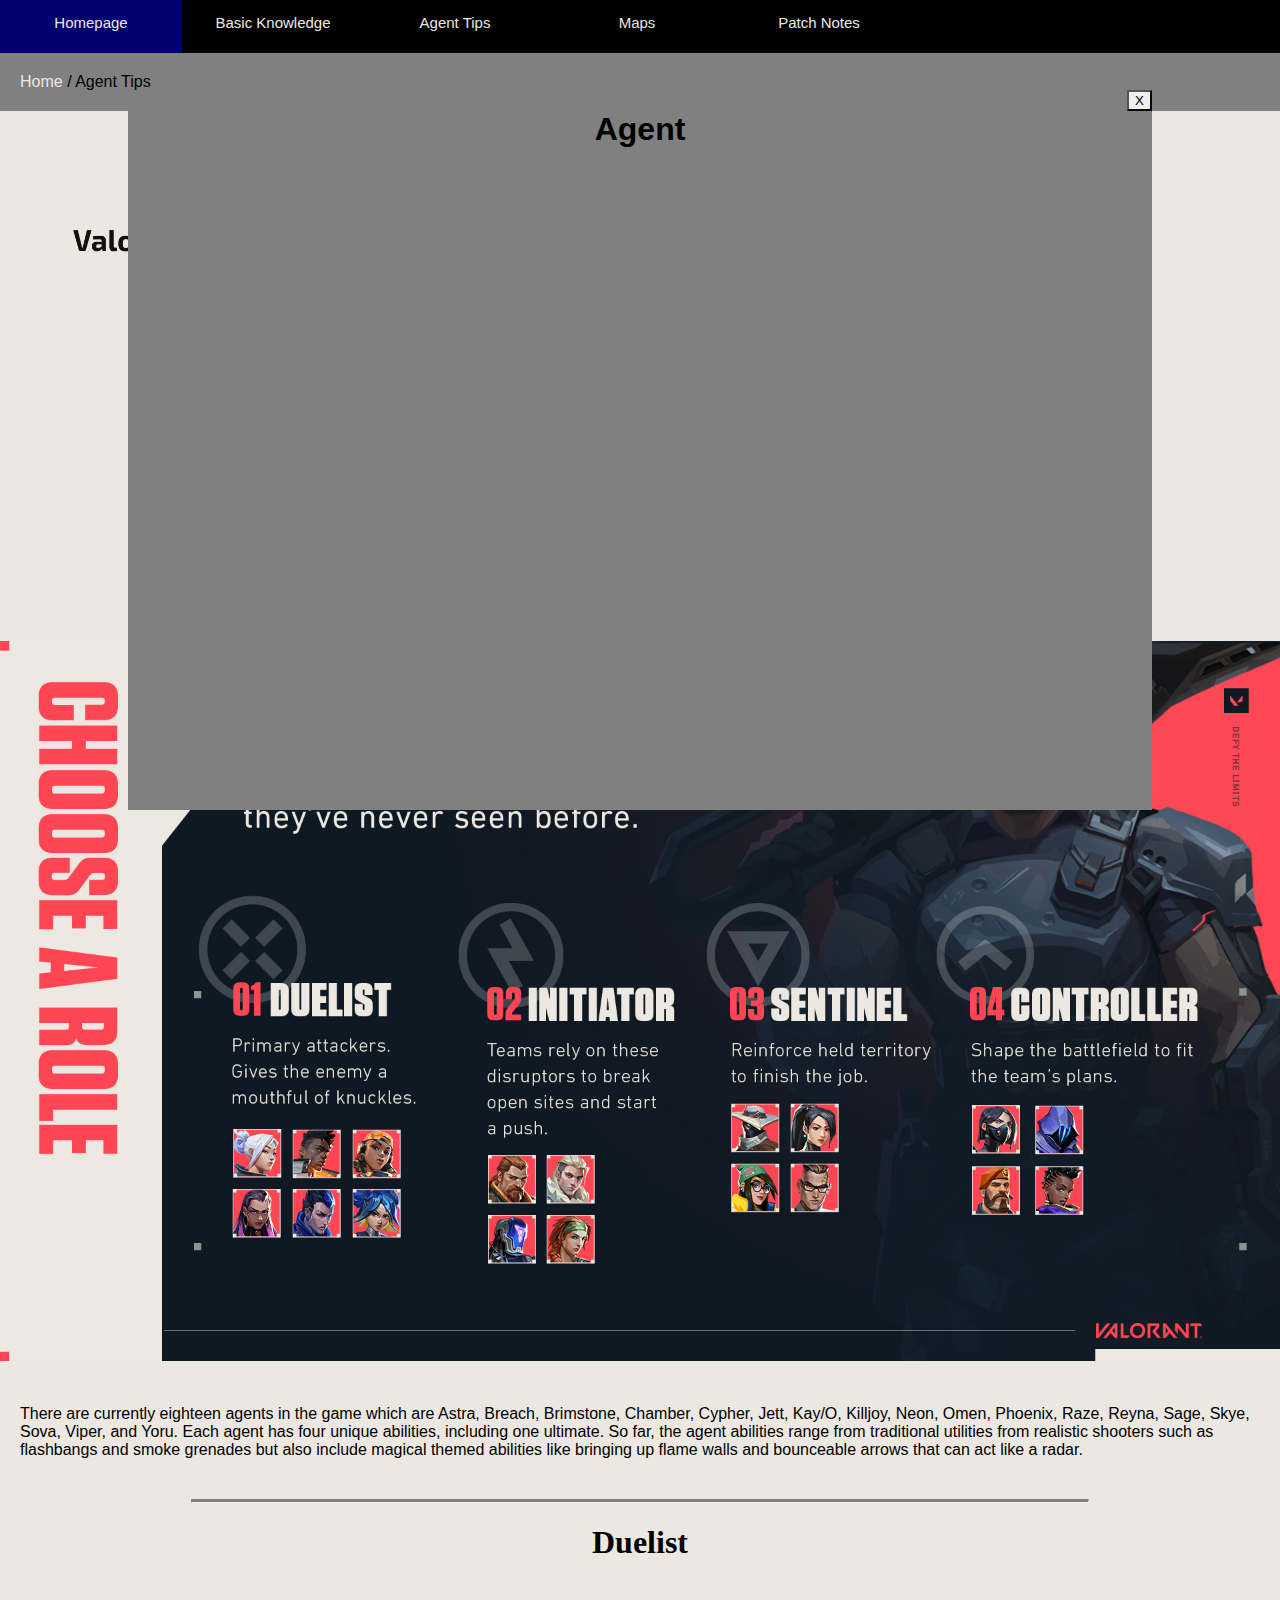
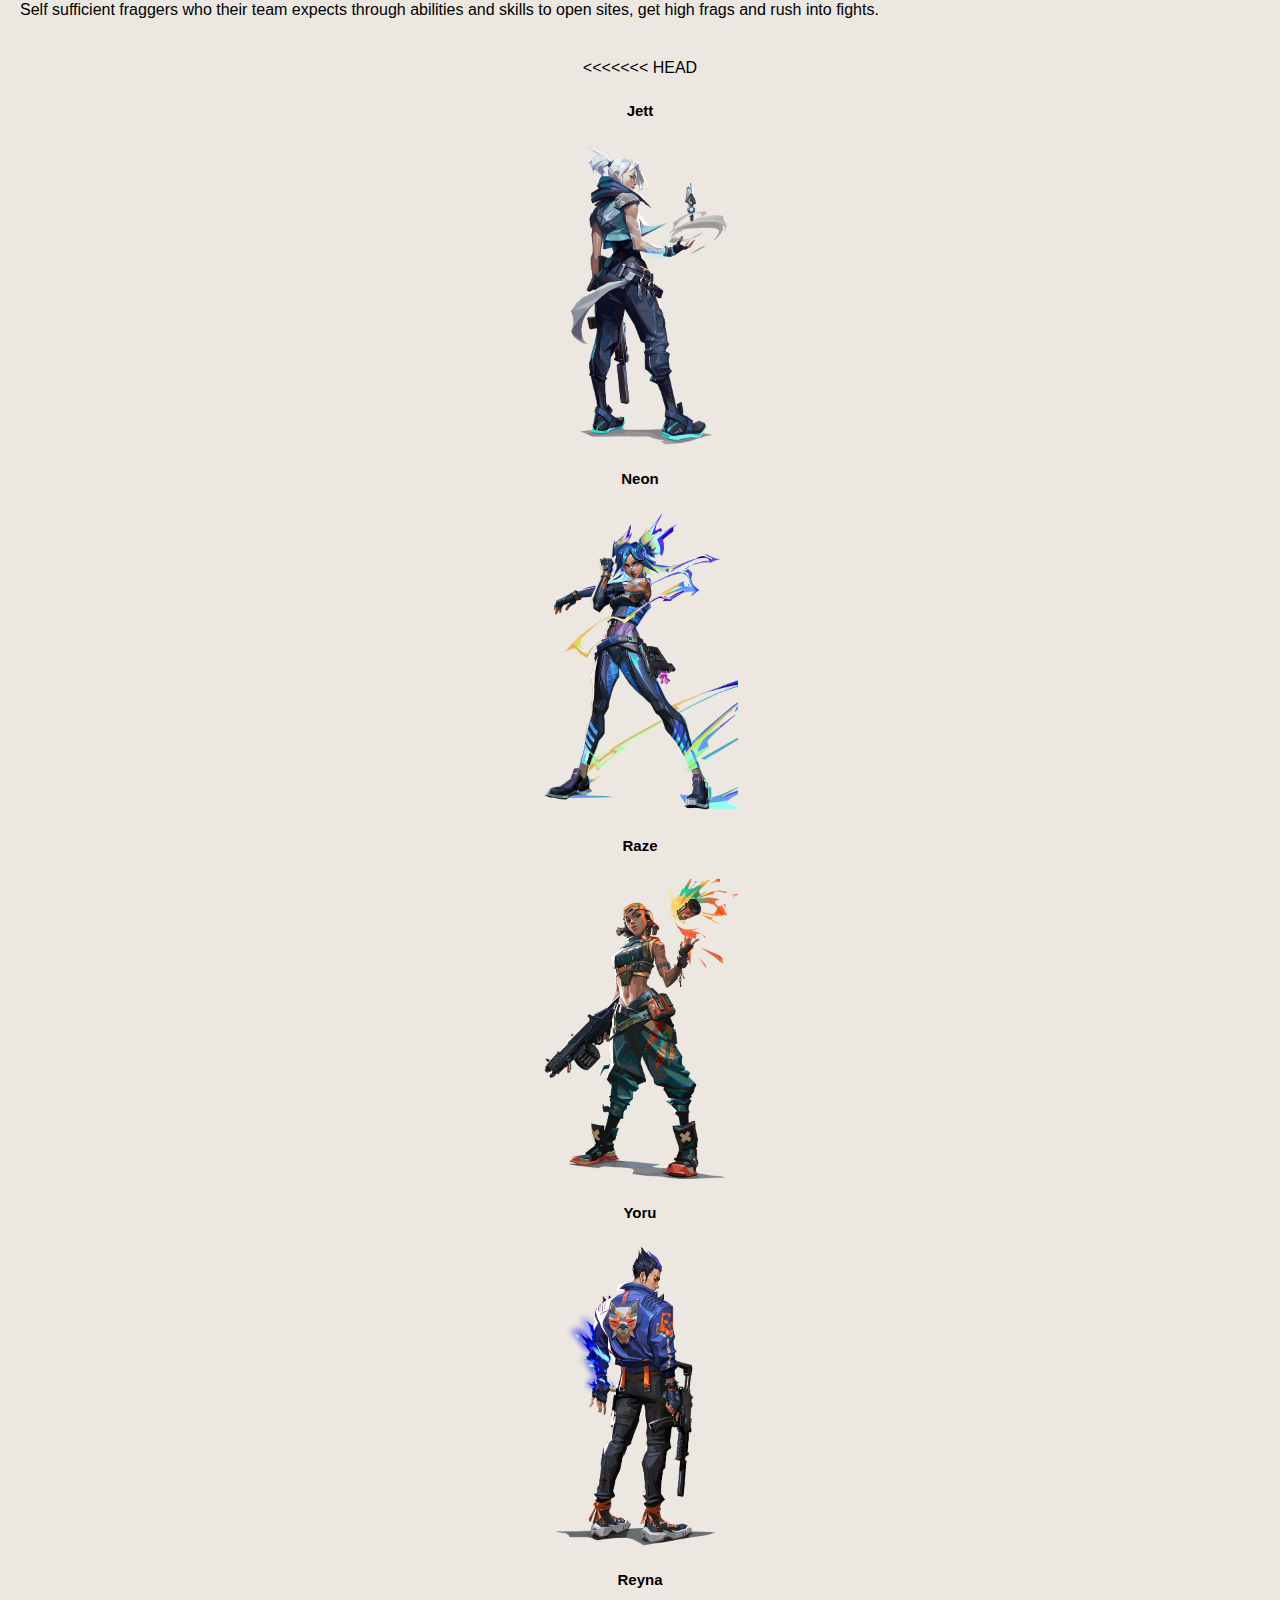
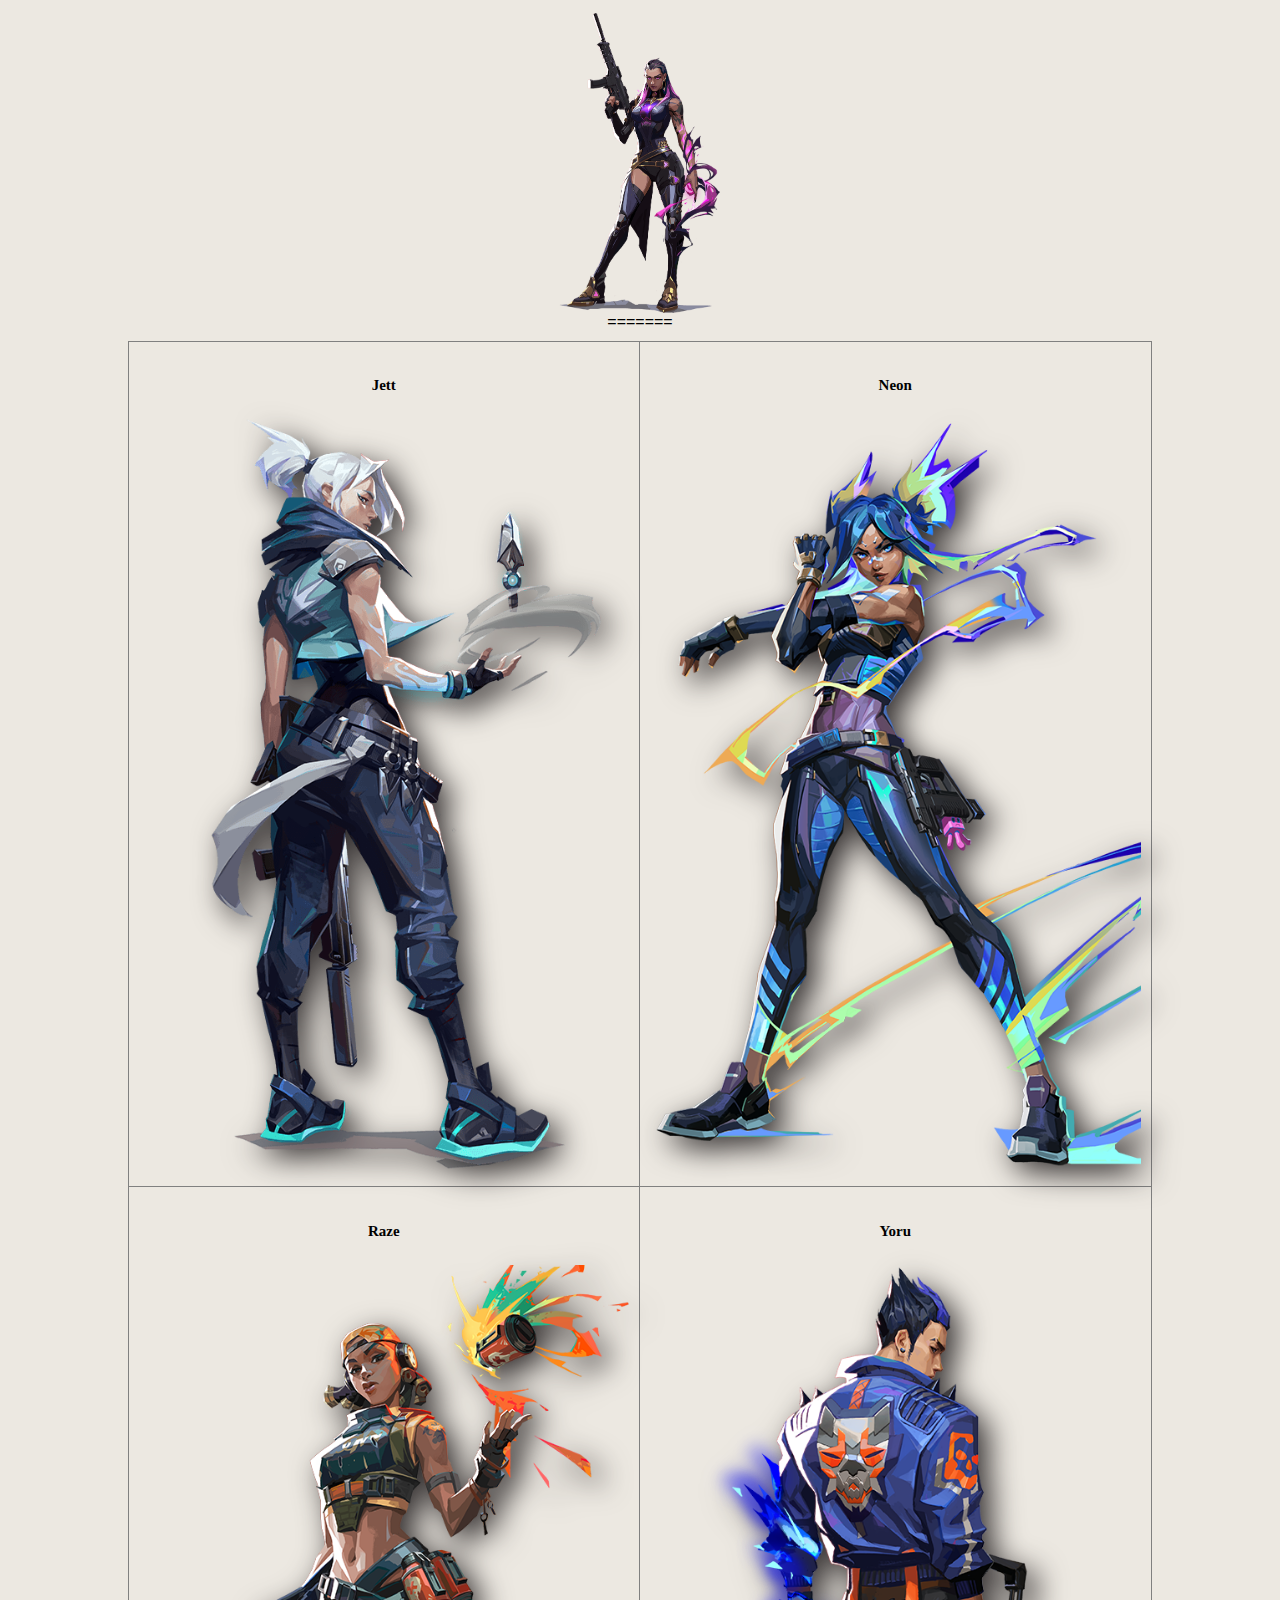
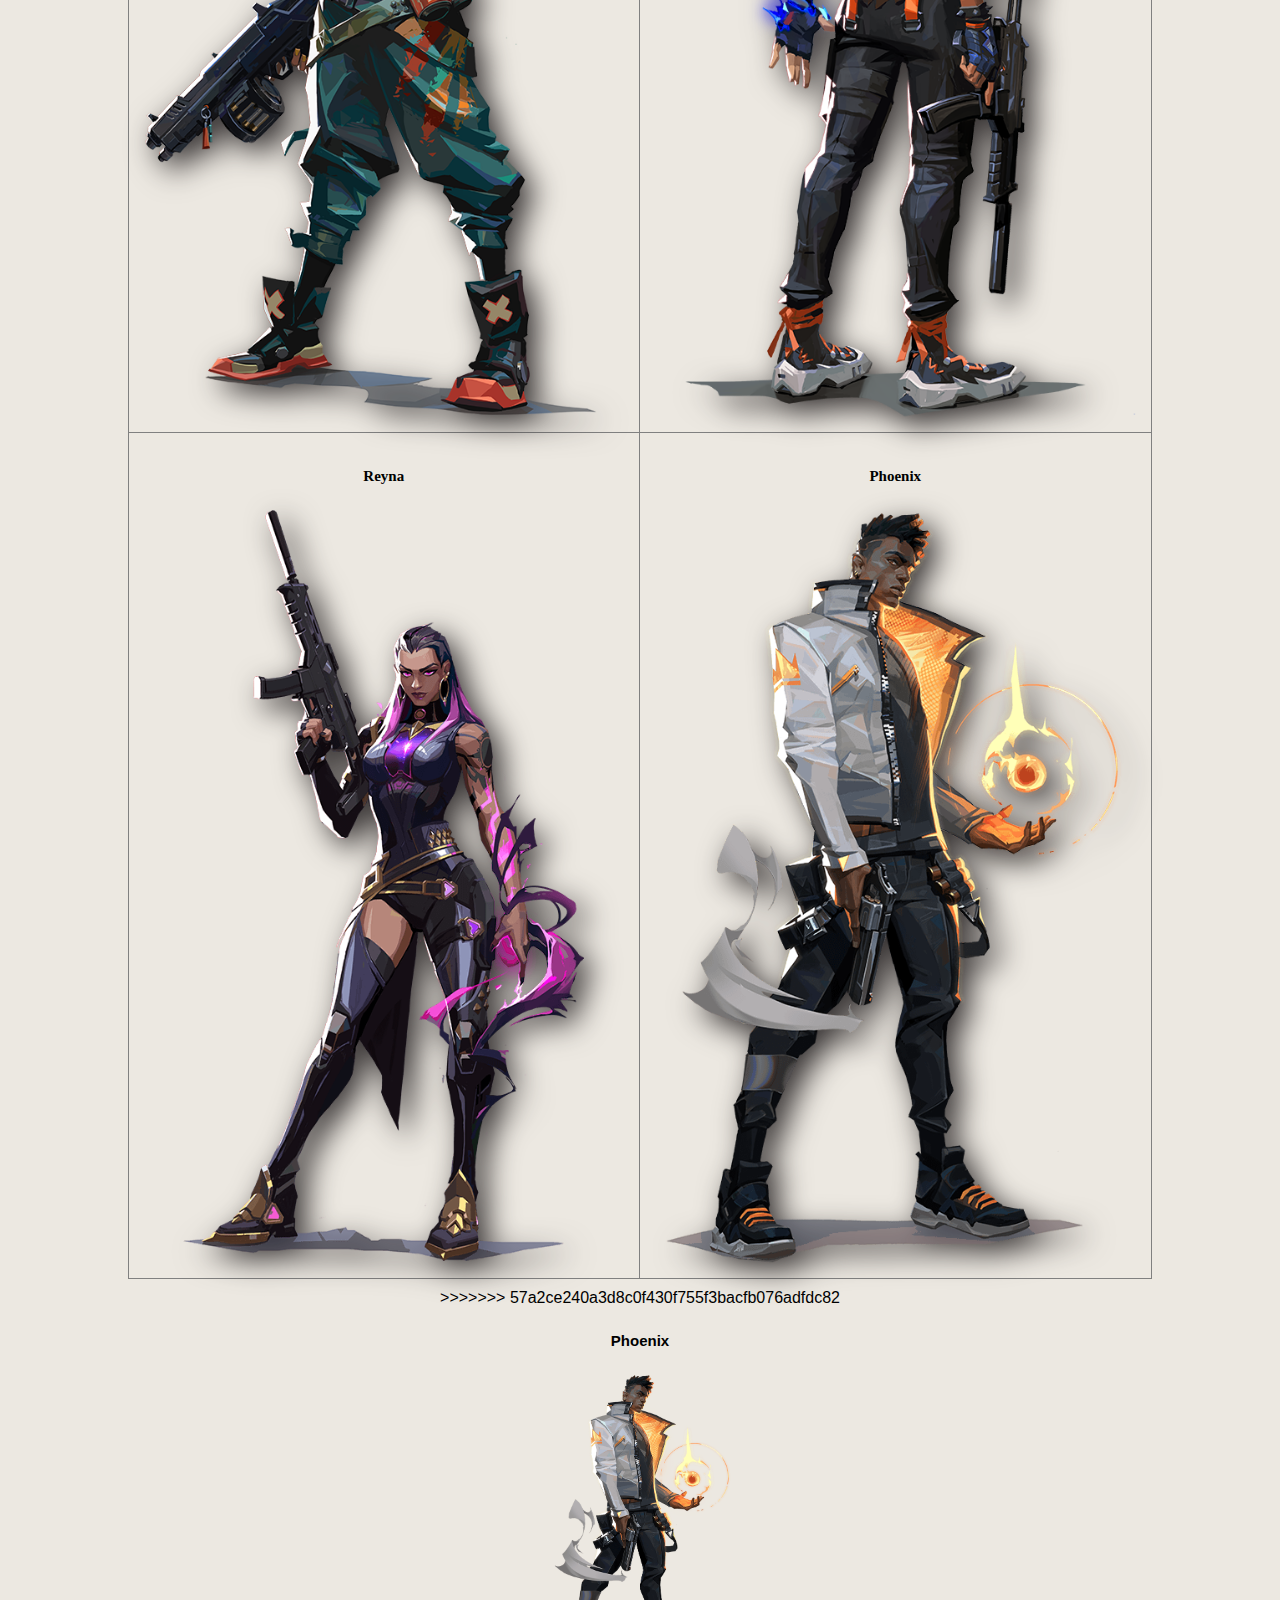
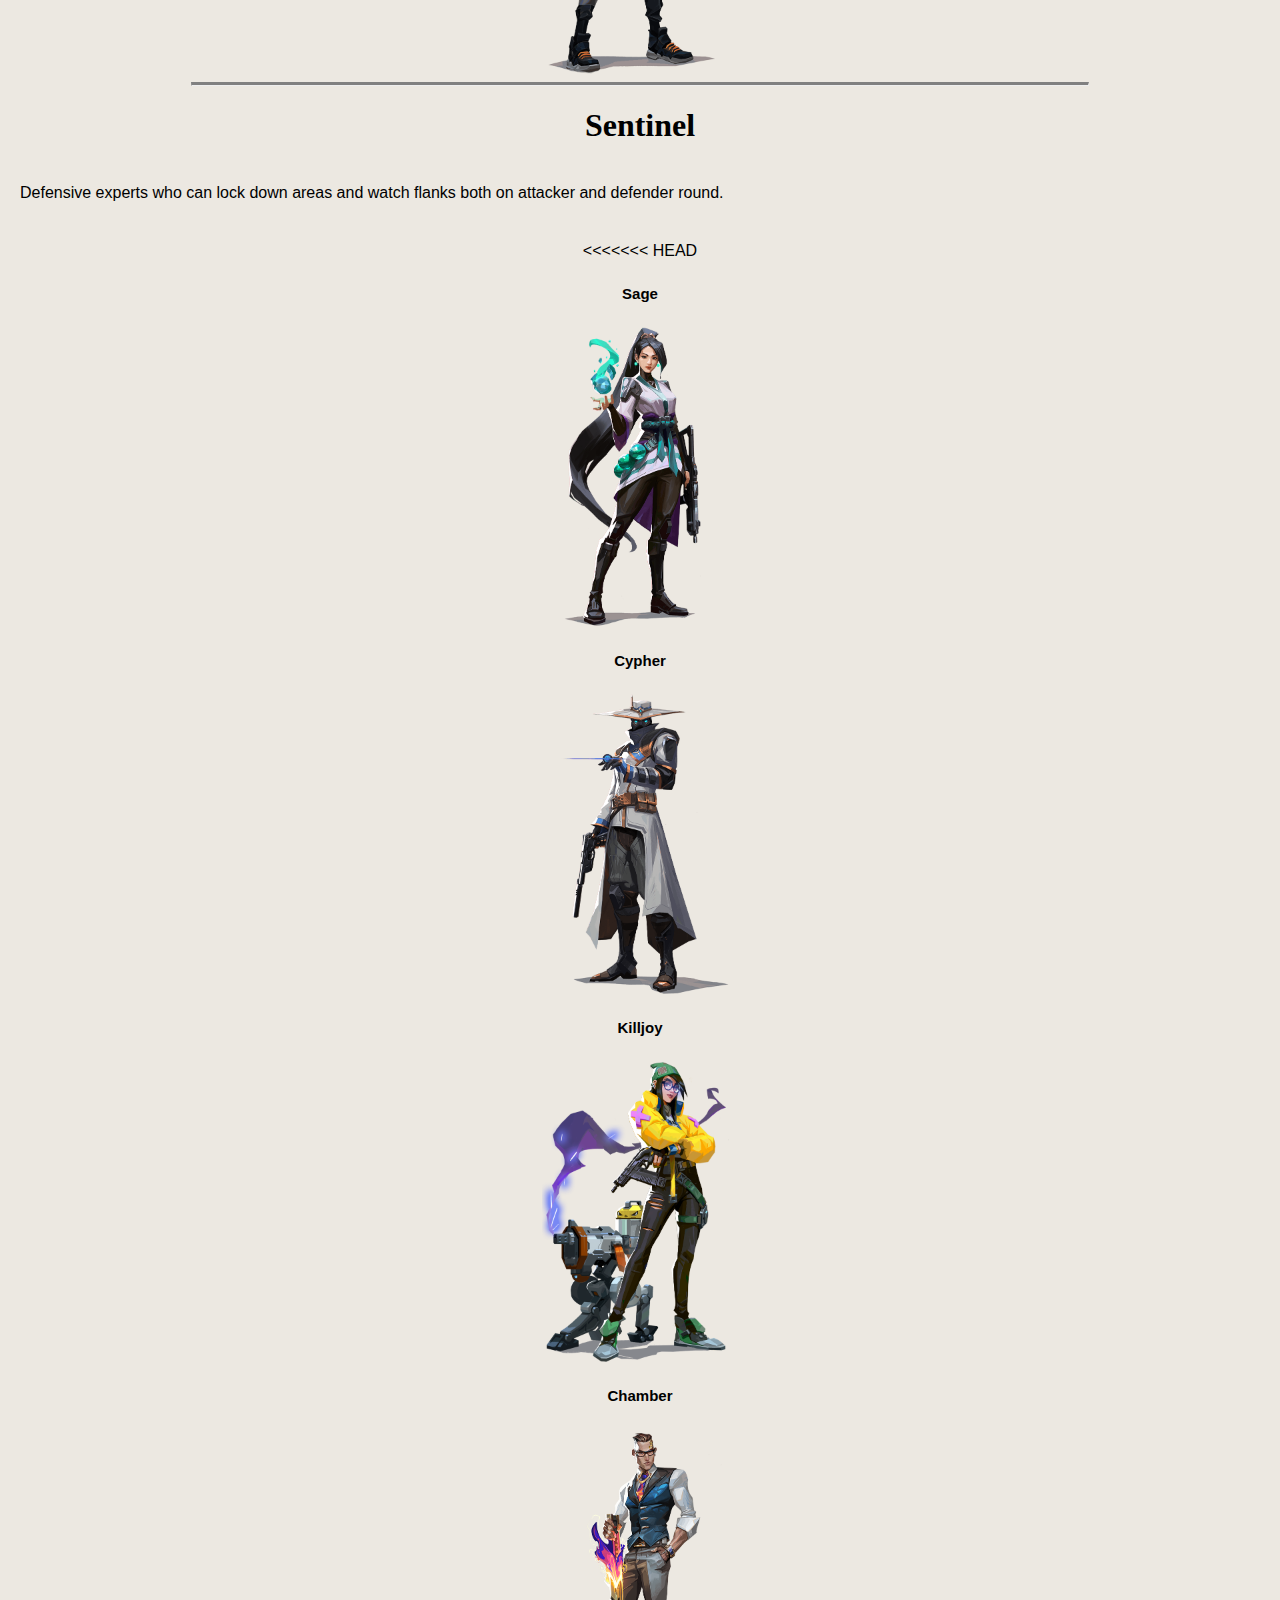
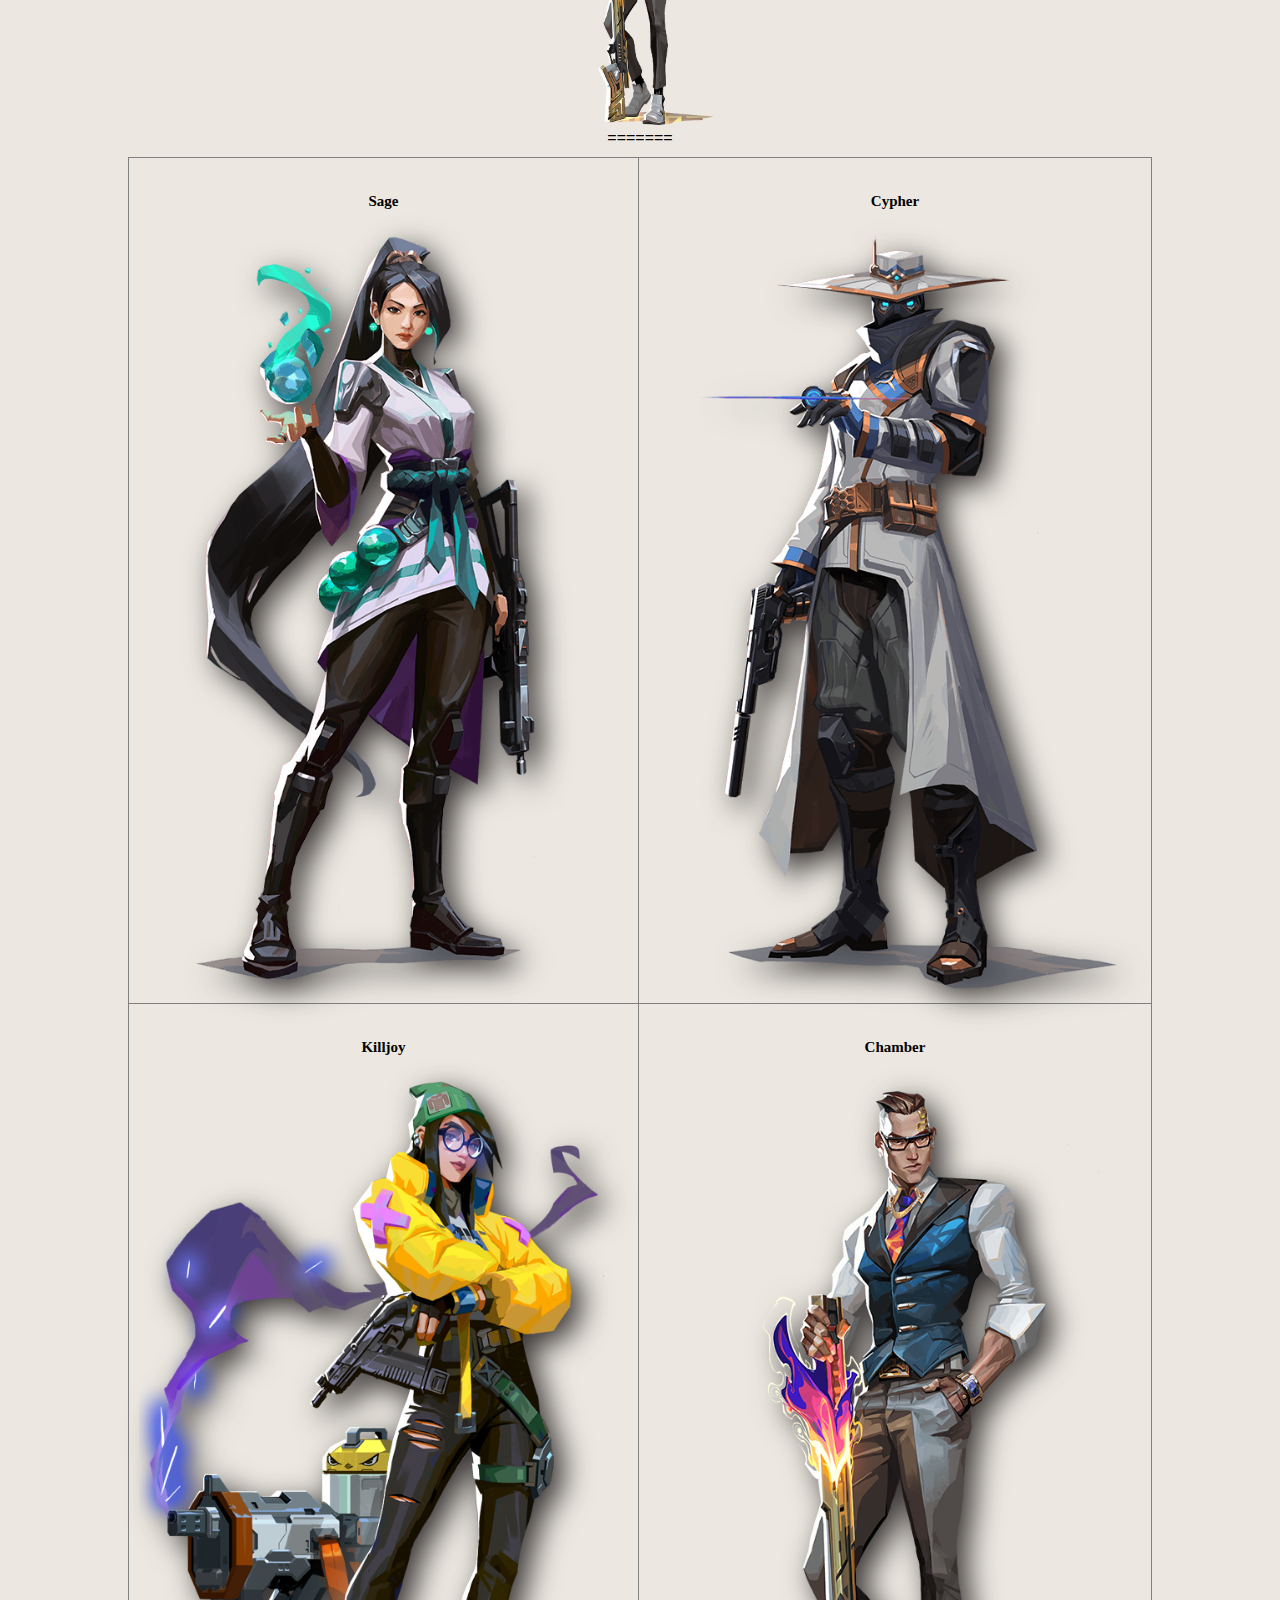
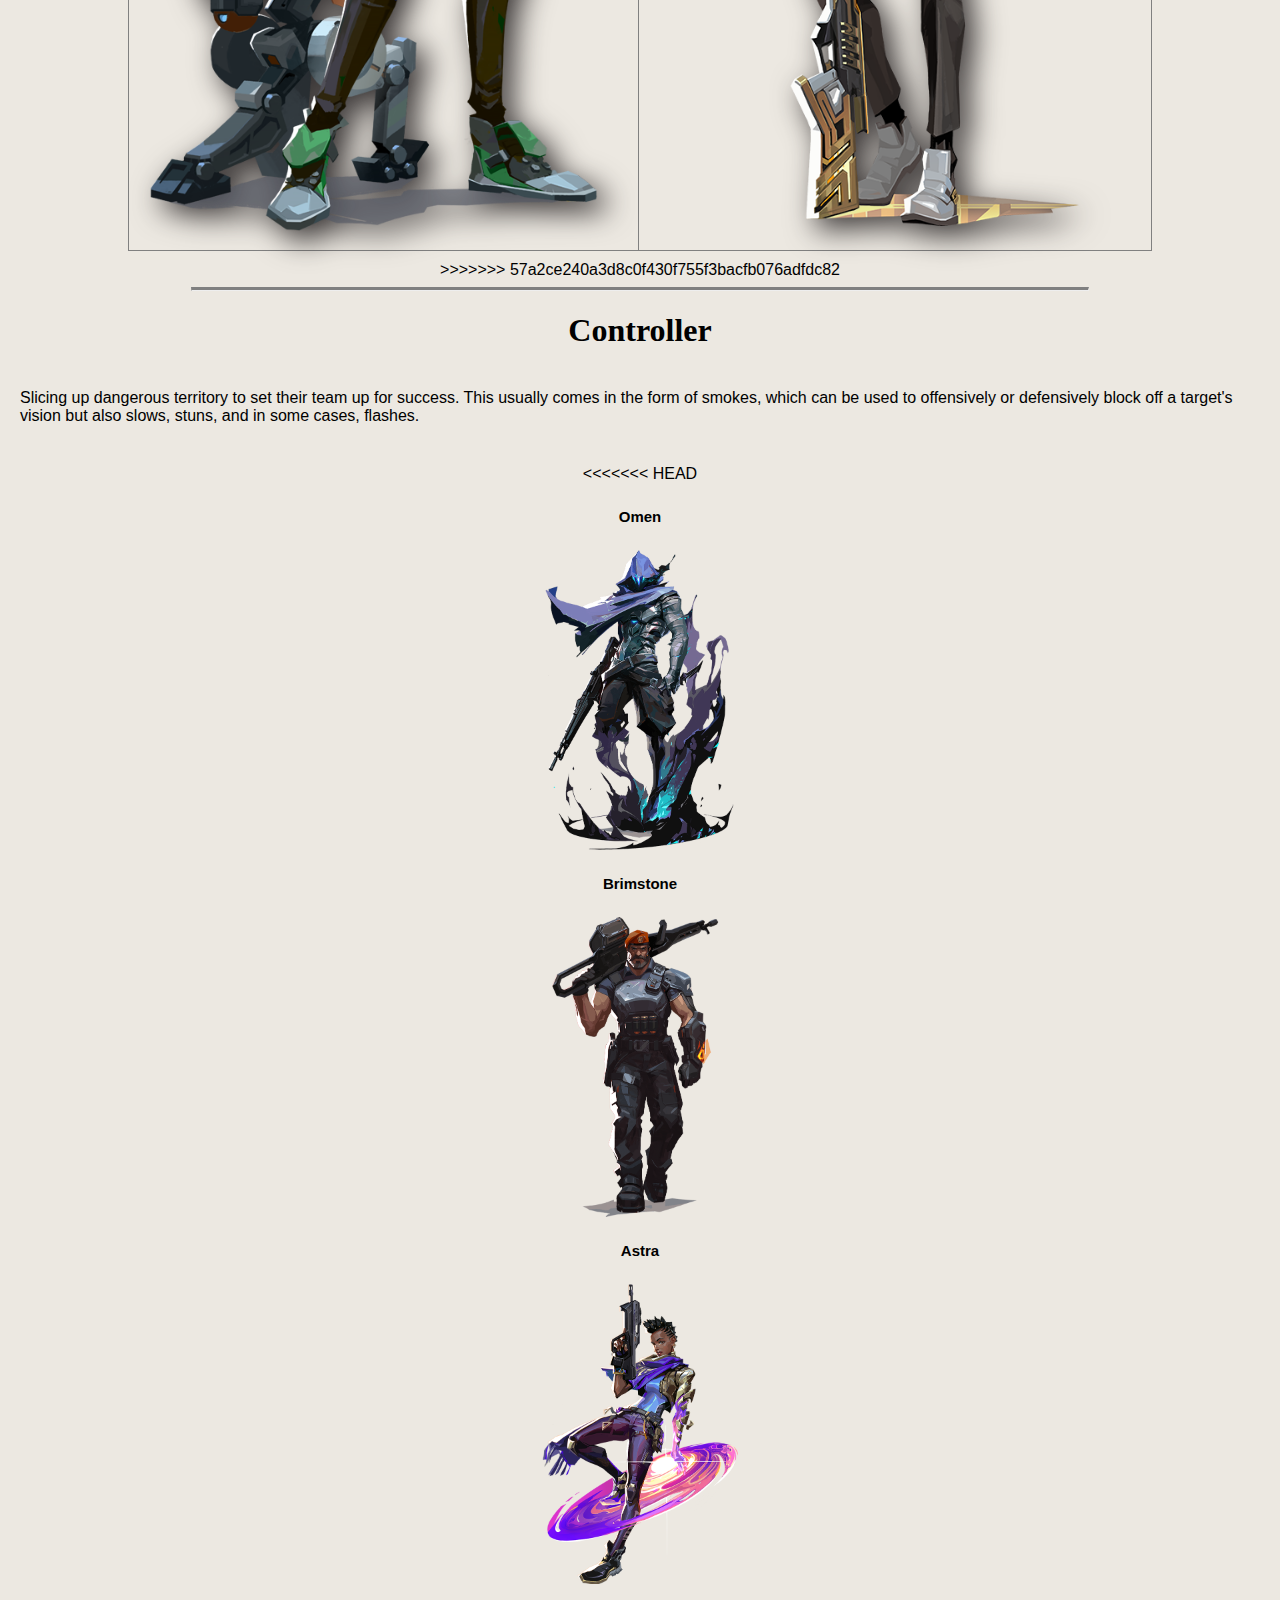
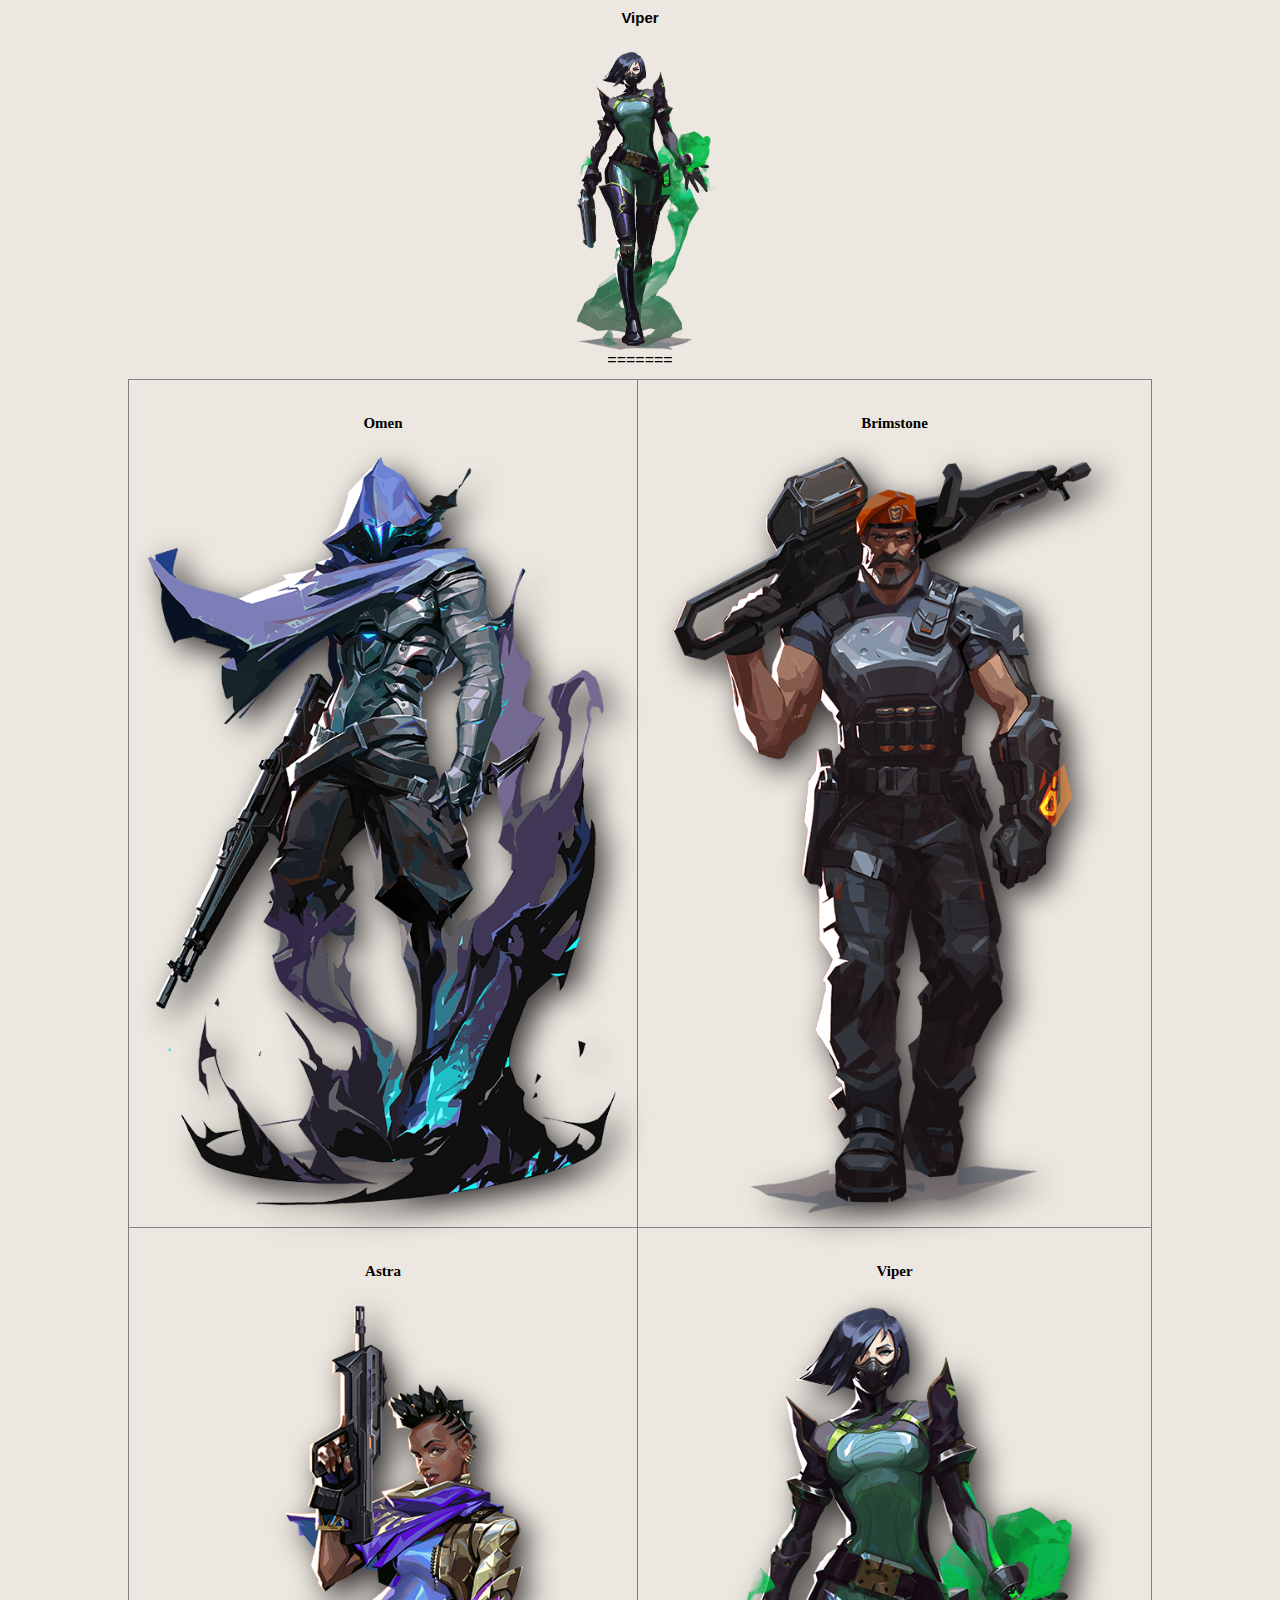
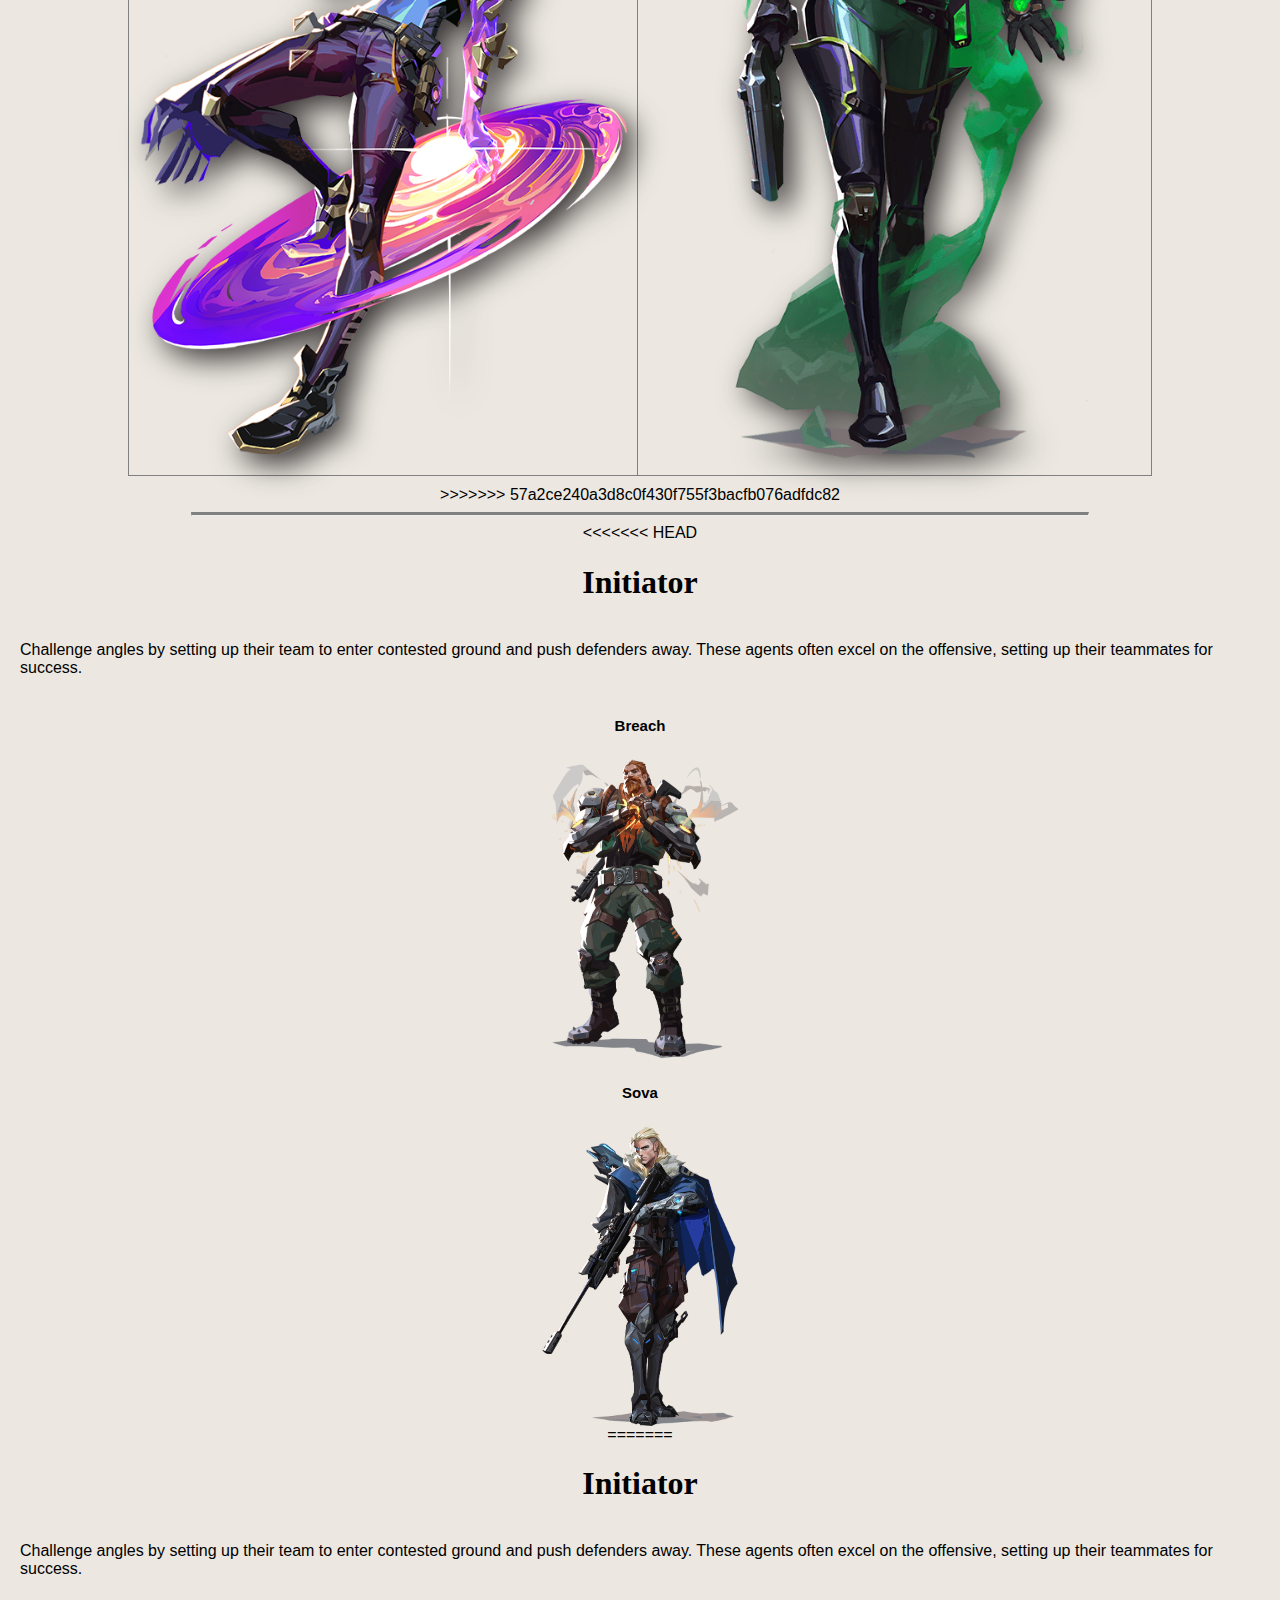
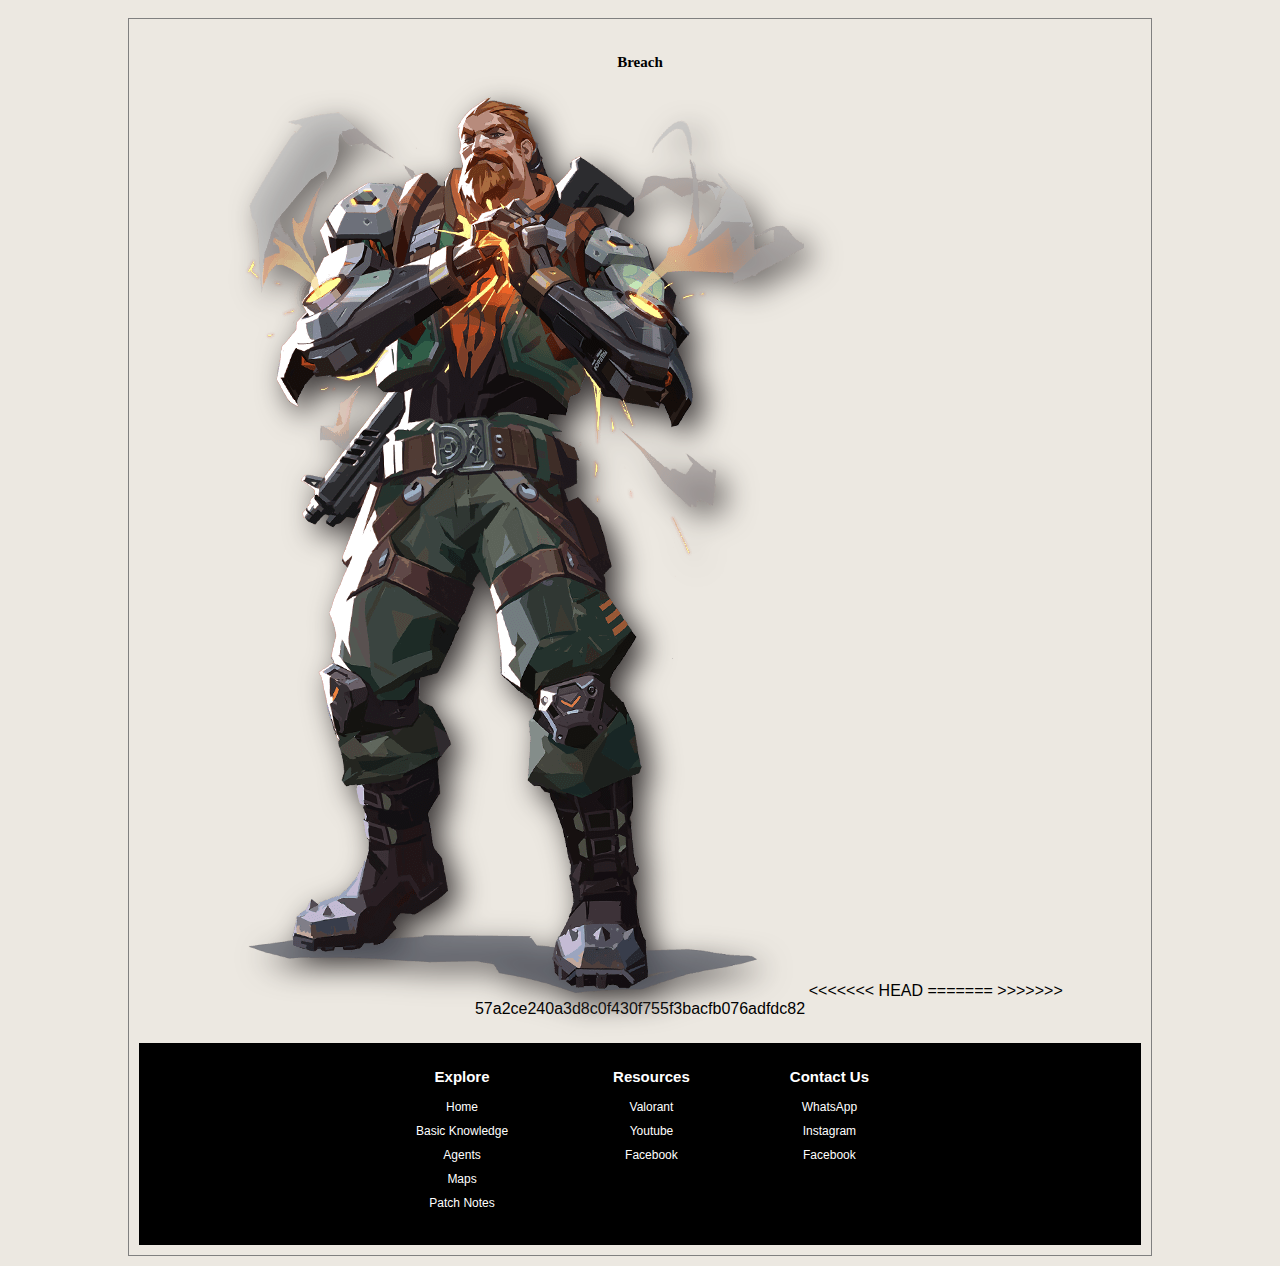
==== Agent_Tips.html @ f0a750d0 "Merge branches 'main' and 'main' of https://github.com/sebastyankur/ValorantBasic" ====
<!DOCTYPE html>

<html>
    <head>
        <title>Valorant Basic</title>
        <meta http-equiv="Content-Type" content="text/html"; charset= "UTF-8">
        <link rel="stylesheet" href="Styles.css">
        <script src="Events.js"></script>
    </head>
    <nav>
        <div class="navBase">
            <div class="nav"><a href="ValorantBasic.html">Homepage</a></div>
            <div class="nav">
                <a href="Basic_Information.html">Basic Knowledge</a>
                <div class="DropdownMenu">
                    <a href="Basic_Information.html#Weapons">Weapons</a>
                    <a href="Basic_Information.html#Economy">Economy</a>
                    <a href="Basic_Information.html#Match_Up">Match Up</a>
                    <a href="Basic_Information.html#Team_Composition">Team Composition</a>
                </div>
            </div>
    
            <div class="nav"><a href="Agent_Tips.html">Agent Tips</a></div>
            <div class="nav"><a href="Maps.html">Maps</a></div>
            <div class="nav"><a href="Patch_Notes.html">Patch Notes</a></div>
        </div>
        <div class="breadcrumbs">
            <p><a href="ValorantBasic.html">Home</a> / Agent Tips</p>
        </div>
    </nav>
    <header>
        <img class="logo other" src="Assets/ValorantBasic_logo.png" alt="valorant basic logo">
    </header>
    <body>
        <h1 class="titles" id="Agent_Tips">Agents</h1>
        <hr class="titles">
        <div class="AgentsBase">
            <div class="Agents items">
                <a href="#Duelist">
                    <img src="Assets/role/Duelist.png" alt="Duelist">
                    <h5>Duelist</h5>
                </a>
            </div>
            <div class="Agents items">
                <a href="#Sentinel">
                    <img src="Assets/role/Sentinel.png" alt="Sentinel">
                    <h5>Sentinel</h5>
                </a>
            </div>
            <div class="Agents items">
                <a href="#Controller">
                    <img src="Assets/role/Controller.png" alt="Controller">
                    <h5>Controller</h5>
                </a>
            </div>
            <div class="Agents items">
                <a href="#Initiator">
                    <img src="Assets/role/Initiator.png" alt="Initiator">
                    <h5>Initiator</h5>
                </a>
            </div>
        </div>
        <hr style="width: 70%; border-top: 3px solid;">
        <img src="Assets/basic/Roles.jpg" alt="objective role">
        <p>There are currently eighteen agents in the game which are Astra, Breach, Brimstone, Chamber, Cypher, Jett, Kay/O, Killjoy, Neon, Omen, Phoenix, Raze, Reyna, Sage, Skye, Sova, Viper, and Yoru. Each agent has four unique abilities, including one ultimate. So far, the agent abilities range from traditional utilities from realistic shooters such as flashbangs and smoke grenades but also include magical themed abilities like bringing up flame walls and bounceable arrows that can act like a radar.</p>
        
        <!-- Duelist Section -->
        <hr style="width: 70%; border-top: 3px solid;">
        <div>
            <h1 class="titles" id="Duelist">Duelist</h1>
            <p>Self sufficient fraggers who their team expects through abilities and skills to open sites, get high frags and rush into fights.</p>
<<<<<<< HEAD
            <div class="Agent" id="Duelist">
                <h5>Jett</h5>
                <img class="agent" src="Assets/role/Duelist/Jett.png" alt="Jett" onclick="contentChange(0)">
                <div class="arsenalContent">
                    <p>Representing her home country of South Korea, Jett’s agile and evasive fighting style lets her take risks no one else can. She runs circles around every skirmish, cutting enemies before they even know what hit them.</p>
                    <img class="icon" src="Assets/role/Duelist/Jett_Q.png" alt="Jett">
                    <H2>Q - UPDRAFT</H2>
                    <p>INSTANTLY propel Jett high into the air.</p>
                    <img class="icon" src="Assets/role/Duelist/Jett_E.png" alt="Jett">
                    <H2>E - TAILWIND</H2>
                    <p>INSTANTLY propel Jett in the direction she is moving. If Jett is standing still, she will propel forward.</p>
                    <img class="icon" src="Assets/role/Duelist/Jett_C.png" alt="Jett">
                    <H2>C - CLOUDBURST</H2>
                    <p>INSTANTLY throw a projectile that expands into a brief vision-blocking cloud on impact with a surface. HOLD the ability key to curve the smoke in the direction of your crosshair.</p>
                    <img class="icon" src="Assets/role/Duelist/Jett_X.png" alt="Jett">
                    <H2>X - BLADE STORM</H2>
                    <p>EQUIP a set of highly accurate knives that recharge on killing an opponent. FIRE to throw a single knife at your target. ALTERNATE FIRE to throw all remaining daggers at your target.</p>
                </div>
                            
                <h5>Neon</h5>
                <img class="agent" src="Assets/role/Duelist/Neon.png" alt="Neon" onclick="contentChange(1)">
                <div class="arsenalContent">                        
                    <p>Filipino Agent, Neon, surges forward at shocking speeds, discharging bursts of bioelectric radiance as fast as her body generates it. She races ahead to catch enemies off guard, then strikes them down quicker than lightning.</p>
                    <img class="icon" src="Assets/role/Duelist/Neon_Q-Relay_Bolt.png" alt="Neon">
                    <H2>Q - RELAY BOLT</H2>
                    <p>INSTANTLY throw an energy bolt that bounces once. Upon hitting each surface, the bolt electrifies the ground below with a concussive blast.</p>
                    <img class="icon" src="Assets/role/Duelist/Neon_E-High_Gear.png" alt="Neon">
                    <H2>E - HIGH GEAR</H2>
                    <p>INSTANTLY channel Neon’s power for increased speed. When charged, ALT FIRE to trigger an electric slide. Slide charge resets every two kills.</p>
                    <img class="icon" src="Assets/role/Duelist/Neon_C-Fast_Lane.png" alt="Neon">
                    <h2>C - FAST LANE</h2>
                    <p>FIRE two energy lines forward on the ground that extend a short distance or until they hit a surface. The lines rise into walls of static electricity that block vision and damage enemies passing through them.</p>
                    <img class="icon" src="Assets/role/Duelist/Neon_X-Overdrive.png" alt="Neon">
                    <h2>X - OVERDRIVE</h2>
                    <p>Unleash Neon’s full power and speed for a short duration. FIRE to channel the power into a deadly lightning beam with high movement accuracy. The duration resets on each kill.</p>
                </div>
                            
                <h5>Raze</h5>
                <img class="agent" src="Assets/role/Duelist/Raze.png" alt="Raze" onclick="contentChange(2)">
                <div class="arsenalContent">
                    <p>Raze explodes out of Brazil with her big personality and big guns. With her blunt-force-trauma playstyle, she excels at flushing entrenched enemies and clearing tight spaces with a generous dose of “boom.”</p>
                    <img class="icon" src="Assets/role/Duelist/Raze_Q.png" alt="Raze">
                    <H2>Q - BLAST PACK</H2>
                    <p>INSTANTLY throw a Blast Pack that will stick to surfaces. RE-USE the ability after deployment to detonate, damaging and moving anything hit. Raze isn't damaged by this ability, but will still take fall damage if launched up far enough.</p>
                    <img class="icon" src="Assets/role/Duelist/Raze_E.png" alt="Raze">
                    <H2>E - PAINT SHELLS</H2>
                    <p>EQUIP a cluster grenade. FIRE to throw the grenade, which does damage and creates sub-munitions, each doing damage to anyone in their range.</p>
                    <img class="icon" src="Assets/role/Duelist/Raze_C.png" alt="Raze">
                    <H2>C - BOOM BOT</H2>
                    <p>EQUIP a Boom Bot. FIRE will deploy the bot, causing it to travel in a straight line on the ground, bouncing off walls. The Boom Bot will lock on to any enemies in its frontal cone and chase them, exploding for heavy damage if it reaches them.</p>
                    <img class="icon" src="Assets/role/Duelist/Raze_X.png" alt="Raze">
                    <H2>X - SHOWSTOPPER</H2>
                    <p>EQUIP a rocket launcher. FIRE shoots a rocket that does massive area damage on contact with anything.</p>
                </div>
                
                <h5>Yoru</h5>
                <img class="agent" src="Assets/role/Duelist/Yoru.png" alt="Yoru" onclick="contentChange(3)">
                <div class="arsenalContent">
                    <p>Japanese native, Yoru, rips holes straight through reality to infiltrate enemy lines unseen. Using deception and aggression in equal measure, he gets the drop on each target before they know where to look.</p>
                    <img class="icon" src="Assets/role/Duelist/Yoru_Q.png" alt="Yoru">
                    <H2>Q - BLINDSIDE</H2>
                    <p>EQUIP to rip an unstable dimensional fragment from reality. FIRE to throw the fragment, activating a flash that winds up once it collides with a hard surface in world.</p>
                    <img class="icon" src="Assets/role/Duelist/Yoru_E.png" alt="Yoru">
                    <H2>E - GATECRASH</H2>
                    <p>EQUIP a rift tether FIRE to send the tether forward ALT FIRE to place a stationary tether ACTIVATE to teleport to the tether's location USE to trigger a fake teleport.</p>
                    <img class="icon" src="Assets/role/Duelist/Yoru_C.png" alt="Yoru">
                    <H2>C - FAKEOUT</H2>
                    <p>EQUIP an echo that transforms into a mirror image of Yoru when activated FIRE to instantly activate the mirror image and send it forward ALT FIRE to place an inactive echo USE to transform an inactive echo into a mirror image and send it forward. Mirror images explode in a blinding flash when destroyed by enemies.</p>
                    <img class="icon" src="Assets/role/Duelist/Yoru_X.png" alt="Yoru">
                    <H2>X - DIMENSIONAL DRIFT</H2>
                    <p>EQUIP a mask that can see between dimensions. FIRE to drift into Yoru's dimension, unable to be affected or seen by enemies from the outside.</p>
                </div>
                
                <h5>Reyna</h5>
                <img class="agent" src="Assets/role/Duelist/Reyna.png" alt="Reyna" onclick="contentChange(4)">
                <div class="arsenalContent">
                    <p>Forged in the heart of Mexico, Reyna dominates single combat, popping off with each kill she scores. Her capability is only limited by her raw skill, making her highly dependent on performance.</p>
                    <img class="icon" src="Assets/role/Duelist/Reyna_Q.png" alt="Reyna">
                    <H2>Q - DEVOUR</H2>
                    <p>Enemies killed by Reyna leave behind Soul Orbs that last 3 seconds. INSTANTLY consume a nearby soul orb, rapidly healing for a short duration. Health gained through this skill exceeding 100 will decay over time. If EMPRESS is active, this skill will automatically cast and not consume the orb.</p>
                    <img class="icon" src="Assets/role/Duelist/Reyna_E.png" alt="Reyna">
                    <H2>E - DISMISS</H2>
                    <p>INSTANTLY consume a nearby soul orb, becoming intangible for a short duration. If EMPRESS is active, also become invisible.</p>
                    <img class="icon" src="Assets/role/Duelist/Reyna_C.png" alt="Reyna">
                    <H2>C - LEER</H2>
                    <p>EQUIP an ethereal destructible eye. ACTIVATE to cast the eye a short distance forward. The eye will Nearsight all enemies who look at it.</p>
                    <img class="icon" src="Assets/role/Duelist/Reyna_X.png" alt="Reyna">
                    <H2>X - EMPRESS</H2>
                    <p>INSTANTLY enter a frenzy, increasing firing speed, equip and reload speed dramatically. Scoring a kill renews the duration.</p>
                </div>
=======
            <div class="Agent">
                <table>
                    <tr class="Arsenal">
                        <td onclick="contentChange(0)">
                            <h5>Jett</h5>
                            <img class="arsenalItem" src="Assets/role/Duelist/Jett.png" alt="Jett">
                            <div class="arsenalContent">
                                <p>Representing her home country of South Korea, Jett’s agile and evasive fighting style lets her take risks no one else can. She runs circles around every skirmish, cutting enemies before they even know what hit them.</p>
                            </div>
                        </td>
                        <td onclick="contentChange(1)">
                            <h5>Neon</h5>
                            <img class="arsenalItem" src="Assets/role/Duelist/Neon.png" alt="Neon">
                            <div class="arsenalContent">
                                <p>Filipino Agent, Neon, surges forward at shocking speeds, discharging bursts of bioelectric radiance as fast as her body generates it. She races ahead to catch enemies off guard, then strikes them down quicker than lightning.</p>
                            </div>
                        </td>
                      </tr>
                    <tr class="Arsenal">
                        <td onclick="contentChange(2)">
                            <h5>Raze</h5>
                            <img class="arsenalItem" src="Assets/role/Duelist/Raze.png" alt="Raze">
                            <div class="arsenalContent">
                                <p>Raze explodes out of Brazil with her big personality and big guns. With her blunt-force-trauma playstyle, she excels at flushing entrenched enemies and clearing tight spaces with a generous dose of “boom.”</p>
                            </div>
                        </td>
                        <td onclick="contentChange(3)">
                            <h5>Yoru</h5>
                            <img class="arsenalItem" src="Assets/role/Duelist/Yoru.png" alt="Yoru">
                            <div class="arsenalContent">
                                <p>Japanese native, Yoru, rips holes straight through reality to infiltrate enemy lines unseen. Using deception and aggression in equal measure, he gets the drop on each target before they know where to look.</p>
                            </div>
                        </td>
                    </tr>
                    <tr class="Arsenal">
                        <td onclick="contentChange(4)">
                            <h5>Reyna</h5>
                            <img class="arsenalItem" src="Assets/role/Duelist/Reyna.png" alt="Reyna">
                            <div class="arsenalContent">
                                <p>Forged in the heart of Mexico, Reyna dominates single combat, popping off with each kill she scores. Her capability is only limited by her raw skill, making her highly dependent on performance.</p>
                            </div>
                        </td>
                        <td onclick="contentChange(5)">
                            <h5>Phoenix</h5>
                            <img class="arsenalItem" src="Assets/role/Duelist/Phoenix.png" alt="Phoenix">
                            <div class="arsenalContent">
                                <p>Hailing from the U.K., Phoenix's star power shines through in his fighting style, igniting the battlefield with flash and flare. Whether he's got backup or not, he'll rush into a fight on his own terms.</p>
                            </div>
                        </td>
                    </tr>
                </table>
>>>>>>> 57a2ce240a3d8c0f430f755f3bacfb076adfdc82

                <h5>Phoenix</h5>
                <img class="agent" src="Assets/role/Duelist/Phoenix.png" alt="Phoenix" onclick="contentChange(5)">
                <div class="arsenalContent">
                    <p>Hailing from the U.K., Phoenix's star power shines through in his fighting style, igniting the battlefield with flash and flare. Whether he's got backup or not, he'll rush into a fight on his own terms.</p>
                    <img class="icon" src="Assets/role/Duelist/Pheonix_Q.png" alt="Phoenix">
                    <H2>Q - CURVEBALL</H2>
                    <p>EQUIP a flare orb that takes a curving path and detonates shortly after throwing. FIRE to curve the flare orb to the left, detonating and blinding any player who sees the orb. ALTERNATE FIRE to curve the flare orb to the right.</p>
                    <img class="icon" src="Assets/role/Duelist/Pheonix_E.png" alt="Phoenix">
                    <H2>E - HOT HANDS</H2>
                    <p>EQUIP a fireball. FIRE to throw a fireball that explodes after a set amount of time or upon hitting the ground, creating a lingering fire zone that damages enemies.</p>
                    <img class="icon" src="Assets/role/Duelist/Pheonix_C.png" alt="Phoenix">
                    <H2>C - BLAZE</H2>
                    <p>EQUIP a flame wall. FIRE to create a line of flame that moves forward, creating a wall of fire that blocks vision and damages players passing through it. HOLD FIRE to bend the wall in the direction of your crosshair.</p>
                    <img class="icon" src="Assets/role/Duelist/Pheonix_X.png" alt="Phoenix">
                    <H2>X - RUN IT BACK</H2>
                    <p>INSTANTLY place a marker at Phoenix’s location. While this ability is active, dying or allowing the timer to expire will end this ability and bring Phoenix back to this location with full health.<p>
                </div>
            </div>
        </div>

        <!-- Sentinel Section -->
        <hr style="width: 70%; border-top: 3px solid;">
        <div>
            <h1 class="titles" id="Sentinel">Sentinel</h1>
            <p>Defensive experts who can lock down areas and watch flanks both on attacker and defender round.</p>
<<<<<<< HEAD
            <div class="Agent" id="Sentinel">
                <h5>Sage</h5>
                <img class="agent" src="Assets/role/Sentinel/Sage.png" alt="Sage"onclick="contentChange(6)">
                <div class="arsenalContent">
                    <p>The stronghold of China, Sage creates safety for herself and her team wherever she goes. Able to revive fallen friends and stave off aggressive pushes, she provides a calm center to a hellish fight.</p>
                    <img class="icon" src="Assets/role/Sentinel/Sage_Q.png" alt="Sage">
                    <H2>Q - SLOW ORB</H2>
                    <p>EQUIP a slowing orb. FIRE to throw a slowing orb forward that detonates upon landing, creating a lingering field that slows players caught inside of it.</p>
                    <img class="icon" src="Assets/role/Sentinel/Sage_E.png" alt="Sage">
                    <H2>E - HEALING ORB</H2>
                    <p>EQUIP a healing orb. FIRE with your crosshairs over a damaged ally to activate a heal-over-time on them. ALT FIRE while Sage is damaged to activate a self heal-over-time.</p>
                    <img class="icon" src="Assets/role/Sentinel/Sage_C.png" alt="Sage">
                    <H2>C - BARRIER ORB</H2>
                    <p>EQUIP a barrier orb. FIRE places a solid wall. ALT FIRE rotates the targeter.</p>
                    <img class="icon" src="Assets/role/Sentinel/Sage_X.png" alt="Sage">
                    <H2>X - RESURRECTION</H2>
                    <p>EQUIP a resurrection ability. FIRE with your crosshairs placed over a dead ally to begin resurrecting them. After a brief channel, the ally will be brought back to life with full health.</p>
                </div>

                <h5>Cypher</h5>
                <img class="agent" src="Assets/role/Sentinel/Cypher.png" alt="Cypher"onclick="contentChange(7)">
                <div class="arsenalContent">
                    <p>The Moroccan information broker, Cypher is a one-man surveillance network who keeps tabs on the enemy's every move. No secret is safe. No maneuver goes unseen. Cypher is always watching.</p>
                    <img class="icon" src="Assets/role/Sentinel/Cypher_Q.png" alt="Cypher">
                    <H2>Q - CYBER CAGE</H2>
                    <p>INSTANTLY toss the cyber cage in front of Cypher. Activate to create a zone that blocks vision and slows enemies who pass through it.</p>
                    <img class="icon" src="Assets/role/Sentinel/Cypher_E.png" alt="Cypher">
                    <H2>E - SPYCAM</H2>
                    <p>EQUIP a spycam. FIRE to place the spycam at the targeted location. RE-USE this ability to take control of the camera’s view. While in control of the camera, FIRE to shoot a marking dart. This dart will reveal the location of any player struck by the dart.</p>
                    <img class="icon" src="Assets/role/Sentinel/Cypher_C.png" alt="Cypher">
                    <H2>C - TRAPWIRE</H2>
                    <p>EQUIP a trapwire. FIRE to place a destructible and covert tripwire at the targeted location creating a line that spans between the placed location and the wall opposite. Enemy players who cross a tripwire will be tethered, revealed, and dazed after a short period if they do not destroy the device in time. This ability can be picked up to be REDEPLOYED.</p>
                    <img class="icon" src="Assets/role/Sentinel/Cypher_X.png" alt="Cypher">
                    <H2>X - NEURAL THEFT</H2>
                    <p>INSTANTLY use on a dead enemy player in your crosshairs to reveal the location of all living enemy players.</p>        
                </div>

                <h5>Killjoy</h5>
                <img class="agent" src="Assets/role/Sentinel/KillJoy.png" alt="Killjoy"onclick="contentChange(8)">
                <div class="arsenalContent">
                    <p>The genius of Germany. Killjoy secures the battlefield with ease using her arsenal of inventions. If the damage from her gear doesn't stop her enemies, her robots' debuff will help make short work of them.</p>
                    <img class="icon" src="Assets/role/Sentinel/KJ_Q_Alarm.png" alt="KillJoy">
                    <H2>Q - ALARMBOT</H2>
                    <p>EQUIP a covert Alarmbot. FIRE to deploy a bot that hunts down enemies that get in range. After reaching its target, the bot explodes, applying Vulernable. HOLD EQUIP to recall a deployed bot.</p>
                    <img class="icon" src="Assets/role/Sentinel/kj_E_turret.png" alt="KillJoy">
                    <H2>E - TURRET</H2>
                    <p>EQUIP a Turret. FIRE to deploy a turret that fires at enemies in a 180 degree cone. HOLD EQUIP to recall the deployed turret.</p>
                    <img class="icon" src="Assets/role/Sentinel/KJ_C_Bees.png" alt="KillJoy">
                    <H2>C - NANOSWARM</H2>
                    <p>EQUIP a Nanoswarm grenade. FIRE to throw the grenade. Upon landing, the Nanoswarm goes covert. ACTIVATE the Nanoswarm to deploy a damaging swarm of nanobots.</p>
                    <img class="icon" src="Assets/role/Sentinel/KJ_X_Lockdown.png" alt="KillJoy">
                    <H2>X - LOCKDOWN</H2>
                    <p>EQUIP the Lockdown device. FIRE to deploy the device. After a long windup, the device Detains all enemies caught in the radius. The device can be destroyed by enemies.</p>
                </div>

                <h5>Chamber</h5>
                <img class="agent" src="Assets/role/Sentinel/Chamber.png" alt="Chamber"onclick="contentChange(9)">
                <div class="arsenalContent">
                    <p>Well dressed and well armed, French weapons designer Chamber expels aggressors with deadly precision. He leverages his custom arsenal to hold the line and pick off enemies from afar, with a contingency built for every plan.</p>
                    <img class="icon" src="Assets/role/Sentinel/Chamber_ability_Q.png" alt="Chamber">
                     <H2>Q - HEADHUNTER</H2>
                    <p>ACTIVATE to equip a heavy pistol. ALT FIRE with the pistol equipped to aim down sights.</p>
                    <img class="icon" src="Assets/role/Sentinel/Chamber_ability_E.png" alt="Chamber">
                    <H2>E - RENDEZVOUS</H2>
                    <p>PLACE two teleport anchors. While on the ground and in range of an anchor, REACTIVATE to quickly teleport to the other anchor. Anchors can be picked up to be REDEPLOYED.</p>
                    <img class="icon" src="Assets/role/Sentinel/Chamber_ability_C.png" alt="Chamber">
                    <H2>C - TRADEMARK</H2>
                    <p>PLACE a trap that scans for enemies. When a visible enemy comes in range, the trap counts down and then destabilizes the terrain around them, creating a lingering field that slows players caught inside of it.</p>
                    <img class="icon" src="Assets/role/Sentinel/Chamber_ability_X.png" alt="Chamber">
                    <H2>X - TOUR DE FORCE</H2>
                    <p>ACTIVATE to summon a powerful, custom sniper rifle that will kill an enemy with any direct hit. Killing an enemy creates a lingering field that slows players caught inside of it.</p>
                </div>
=======
            <div class="Agent">
                <table>
                    <tr class="Arsenal">
                        <td onclick="contentChange(6)">
                            <h5>Sage</h5>
                            <img class="arsenalItem" src="Assets/role/Sentinel/Sage.png" alt="Sage">
                            <div class="arsenalContent">
                                <p>The stronghold of China, Sage creates safety for herself and her team wherever she goes. Able to revive fallen friends and stave off aggressive pushes, she provides a calm center to a hellish fight.</p>
                            </div>
                        </td>
                        <td onclick="contentChange(7)">
                            <h5>Cypher</h5>
                            <img class="arsenalItem" src="Assets/role/Sentinel/Cypher.png" alt="Cypher">
                            <div class="arsenalContent">
                                <p>The Moroccan information broker, Cypher is a one-man surveillance network who keeps tabs on the enemy's every move. No secret is safe. No maneuver goes unseen. Cypher is always watching.</p>
                            </div>
                        </td>
                      </tr>
                    <tr class="Arsenal">
                        <td onclick="contentChange(8)">
                            <h5>Killjoy</h5>
                            <img class="arsenalItem" src="Assets/role/Sentinel/KillJoy.png" alt="Killjoy">
                            <div class="arsenalContent">
                                <p>The genius of Germany. Killjoy secures the battlefield with ease using her arsenal of inventions. If the damage from her gear doesn't stop her enemies, her robots' debuff will help make short work of them.</p>
                            </div>
                        </td>
                        <td onclick="contentChange(9)">
                            <h5>Chamber</h5>
                            <img class="arsenalItem" src="Assets/role/Sentinel/Chamber.png" alt="Chamber">
                            <div class="arsenalContent">
                                <p>Well dressed and well armed, French weapons designer Chamber expels aggressors with deadly precision. He leverages his custom arsenal to hold the line and pick off enemies from afar, with a contingency built for every plan.</p>
                            </div>
                        </td>
                    </tr>
                </table>
>>>>>>> 57a2ce240a3d8c0f430f755f3bacfb076adfdc82
            </div>
        </div>

        <!-- Controller Section -->
        <hr style="width: 70%; border-top: 3px solid;">
        <div>
            <h1 class="titles" id="Controller">Controller</h1>
            <p>Slicing up dangerous territory to set their team up for success. This usually comes in the form of smokes, which can be used to offensively or defensively block off a target's vision but also slows, stuns, and in some cases, flashes.</p>
<<<<<<< HEAD
            <div class="Agent" id="Sentinel">
                <h5>Omen</h5>
                <img class="agent" src="Assets/role/Controller/Omen.png" alt="Omen"onclick="contentChange(10)">
                <div class="arsenalContent">
                    <p>A phantom of a memory, Omen hunts in the shadows. He renders enemies blind, teleports across the field, then lets paranoia take hold as his foe scrambles to learn where he might strike next.</p>
                    <img class="icon" src="Assets/role/Controller/Omen_Q.png" alt="Omen">
                    <H2>Q - PARANOIA</H2>
                    <p>INSTANTLY fire a shadow projectile forward, briefly reducing the vision range of all players it touches. This projectile can pass straight through walls.</p>
                    <img class="icon" src="Assets/role/Controller/Omen_E.png" alt="Omen">
                    <H2>E - DARK COVER</H2>
                    <p>EQUIP a shadow orb and see its range indicator. FIRE to throw the shadow orb to the marked location, creating a long-lasting shadow sphere that blocks vision. HOLD ALTERNATE FIRE while targeting to move the marker further away. HOLD the ability key with targeting to move the marker closer.</p>
                    <img class="icon" src="Assets/role/Controller/Omen_C.png" alt="Omen">
                    <H2>C - SHROUDED STEP</H2>
                    <p>EQUIP a shadow walk ability and see its range indicator. FIRE to begin a brief channel, then teleport to the marked location.</p>
                    <img class="icon" src="Assets/role/Controller/Omen_X.png" alt="Omen">
                    <H2>X - FROM THE SHADOWS</H2>
                    <p>EQUIP a tactical map. FIRE to begin teleporting to the selected location. While teleporting, Omen will appear as a Shade that can be destroyed by an enemy to cancel his teleport.</p>
                </div>

                <h5>Brimstone</h5>
                <img class="agent" src="Assets/role/Controller/Brimstone.png" alt="Brimstone"onclick="contentChange(11)">
                <div class="arsenalContent">
                    <p>Joining from the USA, Brimstone's orbital arsenal ensures his squad always has the advantage. His ability to deliver utility precisely and from a distance make him an unmatched boots-on-the-ground commander.</p>
                    <img class="icon" src="Assets/role/Controller/Brimstone_Q.png" alt="Brimstone">
                    <H2>Q - INCENDIARY</H2>
                    <p>EQUIP an incendiary grenade launcher. FIRE to launch a grenade that detonates as it comes to a rest on the floor, creating a lingering fire zone that damages players within the zone.</p>
                    <img class="icon" src="Assets/role/Controller/Brimstone_E.png"alt="Brimstone">
                    <H2>E - SKY SMOKE</H2>
                    <p>EQUIP a tactical map. FIRE to set locations where Brimstone’s smoke clouds will land. ALTERNATE FIRE to confirm, launching long-lasting smoke clouds that block vision in the selected area.</p>
                    <img class="icon" src="Assets/role/Controller/Brimstone_C.png"alt="Brimstone">
                    <H2>C - STIM BEACON</H2>
                    <p>EQUIP a stim beacon. FIRE to toss the stim beacon in front of Brimstone. Upon landing, the stim beacon will create a field that grants players RapidFire.</p>
                    <img class="icon" src="Assets/role/Controller/Brimstone_X.png"alt="Brimstone">
                    <H2>X - ORBITAL STRIKE</H2>
                    <p>EQUIP a tactical map. FIRE to launch a lingering orbital strike laser at the selected location, dealing high damage-over-time to players caught in the selected area.</p>
                </div>

                <h5>Astra</h5>
                <img class="agent" src="Assets/role/Controller/Astra.png" alt="Astra"onclick="contentChange(12)">
                <div class="arsenalContent">
                    <p>Ghanaian Agent Astra harnesses the energies of the cosmos to reshape battlefields to her whim. With full command of her astral form and a talent for deep strategic foresight, she's always eons ahead of her enemy's next move.</p>
                    <img class="icon" src="Assets/role/Controller/Astra_Q.png" alt="Astra">
                    <H2>Q - NOVA PULSE</H2>
                    <p>Place Stars in Astral Form (X) ACTIVATE a Star to detonate a Nova Pulse. The Nova Pulse charges briefly then strikes, concussing all players in its area.</p>
                    <img class="icon" src="Assets/role/Controller/Astra_E.png" alt="Astra">
                    <H2>E - NEBULA</H2>
                    <p>Place Stars in Astral Form (X) ACTIVATE a Star to transform it into a Nebula (smoke). Use (F) on a Star to Dissipate it, returning the star to be placed in a new location after a delay. Dissipate briefly forms a fake Nebula at the Star’s location before returning.</p>
                    <img class="icon" src="Assets/role/Controller/Astra_E.png" alt="Astra">
                    <H2>C - GRAVITY WELL</H2>
                    <p>Place Stars in Astral Form (X) ACTIVATE a Star to form a Gravity Well. Players in the area are pulled toward the center before it explodes, making all players still trapped inside fragile.</p>
                    <img class="icon" src="Assets/role/Controller/Astra_X.png" alt="Astra">
                    <H2>X - ASTRAL FORM / COSMIC DIVIDE</H2>
                    <p>ACTIVATE (X) to enter Astral Form where you can place Stars with PRIMARY FIRE. Stars can be reactivated later, transforming them into a Nova Pulse, Nebula, or Gravity Well. When Cosmic Divide is charged, use SECONDARY FIRE in Astral Form to begin aiming it, then PRIMARY FIRE to select two locations. An infinite Cosmic Divide connects the two points you select. Cosmic Divide blocks bullets and heavily dampens audio.</p>
                </div>

                <h5>Viper</h5>
                <img class="agent" src="Assets/role/Controller/Viper.png" alt="Viper"onclick="contentChange(13)">
                <div class="arsenalContent">
                    <p>The American chemist, Viper deploys an array of poisonous chemical devices to control the battlefield and cripple the enemy's vision. If the toxins don't kill her prey, her mind games surely will.</p>
                    <img class="icon" src="Assets/role/Controller/Viper_Q.png" alt="Viper">
                    <H2>Q - POISON CLOUD</H2>
                    <p>EQUIP a gas emitter. FIRE to throw the emitter that perpetually remains throughout the round. RE-USE the ability to create a toxic gas cloud at the cost of fuel. This ability can be RE-USED more than once and can be picked up to be REDEPLOYED.</p>
                    <img class="icon" src="Assets/role/Controller/Viper_E.png" alt="Viper">                                
                    <H2>E - TOXIC SCREEN</H2>
                    <p>EQUIP a gas emitter launcher. FIRE to deploy a long line of gas emitters. RE-USE the ability to create a tall wall of toxic gas at the cost of fuel. This ability can be RE-USED more than once.</p>
                    <img class="icon" src="Assets/role/Controller/Viper_C.png" alt="Viper">                                
                    <H2>C - SNAKE BITE</H2>
                    <p>EQUIP a chemical launcher. FIRE to launch a canister that shatters upon hitting the floor, creating a lingering chemical zone that damages and slows enemies./<p>
                    <img class="icon" src="Assets/role/Controller/Viper_X.png" alt="Viper">                                
                    <H2>X - VIPER’S PIT</H2>
                    <p>EQUIP a chemical sprayer. FIRE to spray a chemical cloud in all directions around Viper, creating a large cloud that reduces the vision range and maximum health of players inside of it.</p>
                </div>
=======
            <div class="Agent">
                <table>
                    <tr class="Arsenal">
                        <td onclick="contentChange(10)">
                            <h5>Omen</h5>
                            <img class="arsenalItem" src="Assets/role/Controller/Omen.png" alt="Omen">
                            <div class="arsenalContent">
                                <p>A phantom of a memory, Omen hunts in the shadows. He renders enemies blind, teleports across the field, then lets paranoia take hold as his foe scrambles to learn where he might strike next.</p>
                            </div>
                        </td>
                        <td onclick="contentChange(11)">
                            <h5>Brimstone</h5>
                            <img class="arsenalItem" src="Assets/role/Controller/Brimstone.png" alt="Brimstone">
                            <div class="arsenalContent">
                                <p>Joining from the USA, Brimstone's orbital arsenal ensures his squad always has the advantage. His ability to deliver utility precisely and from a distance make him an unmatched boots-on-the-ground commander.</p>
                            </div>
                        </td>
                      </tr>
                    <tr class="Arsenal">
                        <td onclick="contentChange(12)">
                            <h5>Astra</h5>
                            <img class="arsenalItem" src="Assets/role/Controller/Astra.png" alt="Astra">
                            <div class="arsenalContent">
                                <p>Ghanaian Agent Astra harnesses the energies of the cosmos to reshape battlefields to her whim. With full command of her astral form and a talent for deep strategic foresight, she's always eons ahead of her enemy's next move.</p>
                            </div>
                        </td>
                        <td onclick="contentChange(13)">
                            <h5>Viper</h5>
                            <img class="arsenalItem" src="Assets/role/Controller/Viper.png" alt="Viper">
                            <div class="arsenalContent">
                                <p>The American chemist, Viper deploys an array of poisonous chemical devices to control the battlefield and cripple the enemy's vision. If the toxins don't kill her prey, her mind games surely will.</p>
                            </div>
                        </td>
                    </tr>
                </table>
>>>>>>> 57a2ce240a3d8c0f430f755f3bacfb076adfdc82
            </div>
        </div>
        
        <!-- Initiator Section -->
        <hr style="width: 70%; border-top: 3px solid;">
        <div>
<<<<<<< HEAD
            <h1 class="titles" id="Initiator">Initiator</h1>
            <p>Challenge angles by setting up their team to enter contested ground and push defenders away. These agents often excel on the offensive, setting up their teammates for success. </p>
            <div class="Agent" id="Initiator">
                <h5>Breach</h5>
                <img class="agent" src="Assets/role/Initiator/Breach.png" alt="Breach"onclick="contentChange(14)">
                <div class="arsenalContent">
                    <p>Breach, the bionic Swede, fires powerful, targeted kinetic blasts to aggressively clear a path through enemy ground. The damage and disruption he inflicts ensures no fight is ever fair.</p>
                    <img class="arsenalItem"style="width: 40px;height: 40px;display: block;margin-left: auto;margin-right: auto;background: #000;" src="Assets/role/Initiator/Breach_Q.png" alt="Breach"> 
                    <H2>Q - FLASHPOINT</H2>
                    <p>EQUIP a blinding charge. FIRE the charge to set fast-acting burst through the wall. The charge detonates to blind all players looking at it.</p>
                    <img class="arsenalItem"style="width: 40px;height: 40px;display: block;margin-left: auto;margin-right: auto;background: #000;" src="Assets/role/Initiator/Breach_E.png" alt="Breach"> 
                    <H2>E - FAULT LINE</H2>
                    <p>EQUIP a seismic blast. HOLD FIRE to increase the distance. RELEASE to set off the quake, dazing all players in its zone and in a line up to the zone.</p>
                    <img class="arsenalItem"style="width: 40px;height: 40px;display: block;margin-left: auto;margin-right: auto;background: #000;" src="Assets/role/Initiator/Breach_C.png" alt="Breach"> 
                    <H2>C - AFTERSHOCK</H2>
                    <p>EQUIP a fusion charge. FIRE the charge to set a slow-acting burst through the wall. The burst does heavy damage to anyone caught in its area.</p>
                    <img class="arsenalItem"style="width: 40px;height: 40px;display: block;margin-left: auto;margin-right: auto;background: #000;"  src="Assets/role/Initiator/Breach_X.png" alt="Breach"> 
                    <H2>X - ROLLING THUNDER</H2>
                    <p>EQUIP a seismic charge. FIRE to send a cascading quake through all terrain in a large cone. The quake dazes and knocks up anyone caught in it.</p>
                </div>
                
                <h5>Sova</h5>
                <img class="agent" src="Assets/role/Initiator/Sova.png" alt="Sova"onclick="contentChange(15)">
                <div class="arsenalContent">
                    <p>Born from the eternal winter of Russia's tundra, Sova tracks, finds, and eliminates enemies with ruthless efficiency and precision. His custom bow and incredible scouting abilities ensure that even if you run, you cannot hide.</p>
                    <img class="arsenalItem"style="width: 40px;height: 40px;display: block;margin-left: auto;margin-right: auto;background: #000;" src="Assets/role/Initiator/Sova_Q.png" alt="Sova"> 
                    <H2>Q - SHOCK BOLT</H2>
                    <p>EQUIP a bow with a shock bolt. FIRE to send the explosive forward, detonating upon collision and damaging players nearby. HOLD FIRE to extend the range of the projectile. ALTERNATE FIRE to add up to two bounces to this arrow.</p>
                    <img class="arsenalItem"style="width: 40px;height: 40px;display: block;margin-left: auto;margin-right: auto;background: #000;" src="Assets/role/Initiator/Sova_E.png" alt="Sova"> 
                    <H2>E - RECON BOLT</H2>
                    <p>EQUIP a bow with a recon bolt. FIRE to send the recon bolt forward, activating upon collision and revealing the location of nearby enemies caught in the line of sight of the bolt. HOLD FIRE to extend the range of the projectile. ALTERNATE FIRE to add up to two bounces to this arrow.</p>
                    <img class="arsenalItem"style="width: 40px;height: 40px;display: block;margin-left: auto;margin-right: auto;background: #000;" src="Assets/role/Initiator/Sova_C.png" alt="Sova"> 
                    <H2>C - OWL DRONE</H2>
                    <p>EQUIP an owl drone. FIRE to deploy and take control of movement of the drone. While in control of the drone, FIRE to shoot a marking dart. This dart will reveal the location of any player struck by the dart.</p>
                    <img class="arsenalItem"style="width: 40px;height: 40px;display: block;margin-left: auto;margin-right: auto;background: #000;" src="Assets/role/Initiator/Sova_X.png" alt="Sova"> 
                    <H2>X - HUNTER’S FURY</H2>
                    <p>EQUIP a bow with three long-range wall-piercing energy blasts. FIRE to release an energy blast in a line in front of Sova, dealing damage and revealing the location of enemies caught in the line. This ability can be RE-USED up to two more times while the ability timer is active.</p>
                </div>
=======
            <h1 class="titles"  id="Initiator">Initiator</h1>
            <p>Challenge angles by setting up their team to enter contested ground and push defenders away. These agents often excel on the offensive, setting up their teammates for success. </p>
            <div class="Agent">
                <table>
                    <tr class="Arsenal">
                        <td onclick="contentChange(14)">
                            <h5>Breach</h5>
                            <img class="arsenalItem" src="Assets/role/Initiator/Breach.png" alt="Breach">
                            <div class="arsenalContent">
>>>>>>> 57a2ce240a3d8c0f430f755f3bacfb076adfdc82

                <h5>Skye</h5>
                <img class="agent" src="Assets/role/Initiator/Skye.png" alt="Sova"onclick="contentChange(16)">
                <div class="arsenalContent">
                    <p>Hailing from Australia, Skye and her band of beasts trail-blaze the way through hostile territory. With her creations hampering the enemy, and her power to heal others, the team is strongest and safest by Skye’s side.</p>
                    <img class="arsenalItem"style="width: 40px;height: 40px;display: block;margin-left: auto;margin-right: auto;background: #000;" src="Assets/role/Initiator/Skye_Q.png" alt="Skye"> 
                    <H2>Q - TRAILBLAZER</H2>
                    <p>EQUIP a Tasmanian tiger trinket. FIRE to send out and take control of the predator. While in control, FIRE to leap forward, exploding in a concussive blast and damaging directly hit enemies.</p>
                    <img class="arsenalItem"style="width: 40px;height: 40px;display: block;margin-left: auto;margin-right: auto;background: #000;" src="Assets/role/Initiator/Skye_E.png" alt="Skye"> 
                    <H2>E - GUIDING LIGHT</H2>
                    <p>EQUIP a hawk trinket. FIRE to send it forward. HOLD FIRE to guide the hawk in the direction of your crosshair. RE-USE while the hawk is in flight to transform it into a flash that plays a hit confirm if an enemy was within range and line of sight.</p>
                    <img class="arsenalItem"style="width: 40px;height: 40px;display: block;margin-left: auto;margin-right: auto;background: #000;" src="Assets/role/Initiator/Skye_C.png" alt="Skye"> 
                    <H2>C - REGROWTH</H2>
                    <p>EQUIP a healing trinket. HOLD FIRE to channel, healing allies in range and line of sight. Can be reused until her healing pool is depleted. Skye cannot heal herself.</p>
                    <img class="arsenalItem"style="width: 40px;height: 40px;display: block;margin-left: auto;margin-right: auto;background: #000;" src="Assets/role/Initiator/Skye_X.png" alt="Skye"> 
                    <H2>X - SEEKERS</H2>
                    <p>EQUIP a Seeker trinket. FIRE to send out three Seekers to track down the three closest enemies. If a Seeker reaches its target, it nearsights them.</p>
                </div>

                <h5>Kayo</h5>
                <img class="agent" src="Assets/role/Initiator/Kayo.png" alt="Sova"onclick="contentChange(17)">
                <div class="arsenalContent">
                    <p>KAY/O is a machine of war built for a single purpose: neutralizing radiants. His power to suppress enemy abilities cripples his opponents' capacity to fight back, securing him and his allies the ultimate edge.</p>
                    <img class="arsenalItem"style="width: 40px;height: 40px;display: block;margin-left: auto;margin-right: auto;background: #000;" src="Assets/role/Initiator/Kayo_Q_FlashDrive.png" alt="Kayo"> 
                    <H2>Q - FLASH/DRIVE</H2>
                    <p>EQUIP a flash grenade. FIRE to throw. The flash grenade explodes after a short fuse, blinding anyone in line of sight.</p>
                    <img class="arsenalItem"style="width: 40px;height: 40px;display: block;margin-left: auto;margin-right: auto;background: #000;" src="Assets/role/Initiator/Kayo_E_ZeroPoint.png" alt="Kayo">
                    <H2>E - ZERO/POINT</H2>
                    <p>EQUIP a suppression blade. FIRE to throw. The blade sticks to the first surface it hits, winds up, and suppresses anyone in the radius of the explosion.</p>
                    <img class="arsenalItem"style="width: 40px;height: 40px;display: block;margin-left: auto;margin-right: auto;background: #000;" src="Assets/role/Initiator/Kayo_C_FragMent.png" alt="Kayo">
                    <H2>C - FRAG/MENT</H2>
                    <p>EQUIP an explosive fragment. FIRE to throw. The fragment sticks to the floor and explodes multiple times, dealing near lethal damage at the center with each explosion.</p>
                    <img class="arsenalItem"style="width: 40px;height: 40px;display: block;margin-left: auto;margin-right: auto;background: #000;" src="Assets/role/Initiator/Kayo_X_NullCmd.png" alt="Kayo">
                    <H2>X - NULL/CMD</H2>
                    <p>INSTANTLY overload with polarized radianite energy that empowers KAY/O and causes large energy pulses to emit from his location. Enemies hit with these pulses are suppressed for a short duration.</p>
                </div>
            </div>
        </div>
<<<<<<< HEAD

=======
    
        <div class="agentContent" id="Agent">
            <button class="close" onclick="addOrRemoveContent('Agent')">X</button>
            <h1>Agent</h1>
        </div>
>>>>>>> 57a2ce240a3d8c0f430f755f3bacfb076adfdc82
    </body>
    

    <div class="move">
        <button id="prev"><a href="#Duelist">Duelist</a></button>
        <button id="next"><a href="#Sentinel">Sentinel</a></button>      
    </div>
    <footer>
        <div class="container">
            <h3>Explore</h3>
            <a href="ValorantBasic.html">Home</a>
            <a href="Basic_Information.html">Basic Knowledge</a>
            <a href="Agent_Tips.html">Agents</a>
            <a href="Maps.html">Maps</a>
            <a href="Patch_Notes.html">Patch Notes</a>
        </div>
        <div class="container">
            <h3>Resources</h3>
            <a href="playvalorant.com">Valorant</a>
            <a href="https://www.youtube.com/channel/UC8CX0LD98EDXl4UYX1MDCXg">Youtube</a>
            <a href="#">Facebook</a>
        </div>
        <div class="container">
            <h3>Contact Us</h3>
            <a href="#">WhatsApp</a>
            <a href="#">Instagram</a>
            <a href="#">Facebook</a>
        </div>
    </footer>
</html>
---- Styles.css ----
/*Fonts*/
@font-face {
    font-family: Valo;
    src: url(Valorant_Font.ttf);
}

header {
    text-align: left;
}

/* Offset Anchor Link Jumps */
html {
    scroll-padding-top: 250px;
}

body {
    text-align: center;
    color: #000;
    font-family: Arial, Helvetica, sans-serif;
    font-size: 1em;
    background-color: #ece8e1;
    margin: 0;
    padding: 0;
    overflow: overlay;
    margin-top: 200px;
}

a {
    text-decoration: none;
    color: #000;    
}

.homebg {
    padding-top: 50px;
    padding-bottom: 25px;
}

/*Text Formats*/
h1, h2, h3, h4, h5 {
    font-size: 2em;
}

.titles {
    font-family: Valo;
    font-weight: bold;
}

hr.titles {
    width: 150px;
    margin: 0 auto;
}

p {
    font-size: 1em;
    margin: 20px;
}

body p {
    margin: 40px 20px 40px 20px;
}
/*End*/

/*Logo Format*/
img.logo {
    width: 252px;
    height: 80px;
    display: block;
}
img.icon {
    width: 40px;
    height: 40px;
    display: block;
    margin-left: auto;
    margin-right: auto;
    background: #000;
}

img.agent {
    width: 196px;
    height: 300px;
    display: block;
    margin-left: auto;
    margin-right: auto;
}
img.agent:hover {
    border: 1px solid #000
}

img.logo.homepage {
    position: relative;
    margin: auto;
}

img.logo.other {
    position: relative;
    left: 5%;
    margin: 0px 0px 20px 0px;
}

/*Thumbnails*/
img.others {
    transform: skewX(-10deg);
    width: 70%;
    height: 40%;
}

img.main {
    position: center;
    width: 600px;
    height: 337.5px;
}
/*Navigation Bar*/

/*Makes Nav Always Visible*/
nav {
    position: fixed;
    top: 0px;
    z-index: 1;
    width: 100%;
    max-height: 420px;
}

div.navBase {
    display: flex;
    flex-direction: row;
    flex-wrap: wrap;
    margin: 0;
    padding: 0;
    background-color: #000000;
    overflow: hidden;
    width: 100%;
}

div.nav {
    position: relative;
}

div.nav a {
    display: block;
    padding: 14px 16px 14px 16px;
    height: 25px;
    width: 25px;
    color: #ece8e1;
    text-align: center;
    font-size: 15px;
    min-width: 150px;
}

div.nav a:hover {
    background-color: #000070;
}
/*End*/

button.transfer {
    background-color: gray;
    border-radius: 15px;
    width: 35%;
    font-size: 15px;
}

button.transfer a {
    color: #000;
}


button.transfer:hover {
    background-color: red;
}

button.transfer:hover a{
    color: white;
}

/*Listing Items or Images*/
div.items {
    padding: 20px;
    margin-bottom: 50px;
}

/*Custom format for map display*/
div.mapBase {
    margin: auto;
}

div.mapBase div.map {
    display: inline-block;
    width: 20%;
    height: 20%;
    margin: 10px 10px 10px 15px;
}

div.mapBase div.map img {
    max-width: 100%;
    max-height: 100%;
}
/*End*/

/*Dropdown Menu*/
div.DropdownMenu {
    display: none;
    position: fixed;
    background-color: green;
    min-width: 150px;
    z-index: 2;
    margin: auto;
    padding: auto;
}

div.DropdownMenu a {
    color: black;
    display: block;
}
  
div.DropdownMenu a:hover {
    background-color: #fff;
}

div.nav:hover div.DropdownMenu {
    display: block;
}
/*End*/

/*Custom Scrollbar*/
::-webkit-scrollbar{
    width: 11px;
}

::-webkit-scrollbar-track {
    background-color: transparent;
}
::-webkit-scrollbar-thumb {
    background-color: gray;
    border-radius: 10px;

}
::-webkit-scrollbar-thumb:hover {
    background-color: darkgrey;
}
/*End*/

/*Patch Notes */
div.Patch_Notes button {
    position: relative;
    background-color: #000000;
    color: #ece8e1;
    width: 100%;
    margin-top: 10px;
    padding: 10px;
}

div.PN_Content {
    display: none;
    overflow: hidden;
    background-color: grey;
    margin-bottom: 5px;
    text-align: justify;
    padding: 10px;
}

.patchNoteBody h2, p, ul {
    text-align: left;
}

.patchNoteBody h2 {
    margin-left: 20px;
}
/*End*/

.Info_Title{
    text-align: left;
    padding-left: 20px;
}

/*Breadcrumbs Navigation*/
.breadcrumbs {
    background-color: gray; 
    display: block;
    overflow: hidden;
    margin: 0px;
    padding: 0px;
    text-align: left;
}

.breadcrumbs p {
    margin: 20px;
}

.breadcrumbs p a {
    text-decoration: none;
    color: #ece8e1;
}

.breadcrumbs p a:hover {
    color: #000070;
}
/*End*/

/*Arsenal Formatting*/
table {
    margin: 10px 10% 10px 10%;
    border-collapse: collapse;
}

tr.Arsenal td {
    padding: 10px;
    border: 1px solid gray;
    transition: all 2s;
    vertical-align: top;
    min-width: 20%;
    min-height: 20%;
}

tr.Arsenal h5 {
    font-family: Valo;
}

tr.Arsenal td:hover {
    background-color: red;
    color: white;
}

tr.Arsenal img {
    filter: drop-shadow(10px 10px 15px #363232);
}

div.arsenalContent {
    display: none;
}

/*Agents Logo Format*/
div.AgentsBase {
    display: flex;
    flex-direction: row;
    flex-wrap: nowrap;
    justify-content: center;
    width: 100%;
}

div.Agents {
    display: inline-block;
    width: auto;
    margin: 10px;
}

div.Agents a{
    color: black;
    text-decoration: none;
    font-size: 12px;
}

img {    
    max-width: 100%;
    max-height: 100%;
}

div.Agents:hover a {
    color: #ff25ff;
}

div.Agents:hover {
    box-shadow: 0px 0px 10px 3px gray;
}

/*MAP*/
div.mapContainer {
    border-top: 2px red solid;
    width: auto;
    height: auto;
    margin-top: 20px;
}

/*Footers*/
footer {
    width: auto;
    height: auto;
    background-color: #000;
    margin-top: 25px;
    display: flex;
    flex-direction: row;
    justify-content: center;    
    color: #fff;
}

footer h1, h2, h3, h4, h5 {
    font-size: 15px !important;
    color: inherit;
}

footer a {
    font-size: 12px !important;
    color: inherit;
    display: block;
    margin: 5px 5px 10px 5px;
}

footer a:hover {
    color: whitesmoke;
    opacity: 0.8;
}

footer .container {
    margin: 10px 50px 25px 50px;  

}


/*Movement for Agent*/
.move {
    display: none;
    position: fixed;
    justify-content: space-between;
    bottom: 15px;
    width: 100%;
}

#prev {
    margin-left: 5%;
}

#next {
    margin-right: 5%;
}

#prev, #next {
    border-radius: 20px;
    border-width: 0px;
    background-color: lightblue;
}

.move a {
    font-family: Valo;
    font-size: 2em;
}

/*Agent Content*/
.agentContent {
    display: block;
    position: fixed;
    width: 80%;
    height: 80%;
    right: 10%;
    bottom: 10%;
    z-index: 3;
    background-color: gray;
    text-align: center;
}

.close {
    position: absolute;
    right: 0px;
    top: 0px;
    border-radius: 0px;
    border-width: 1px solid #000;
}

.close:hover {
    background-color: red;
    color: white;
}
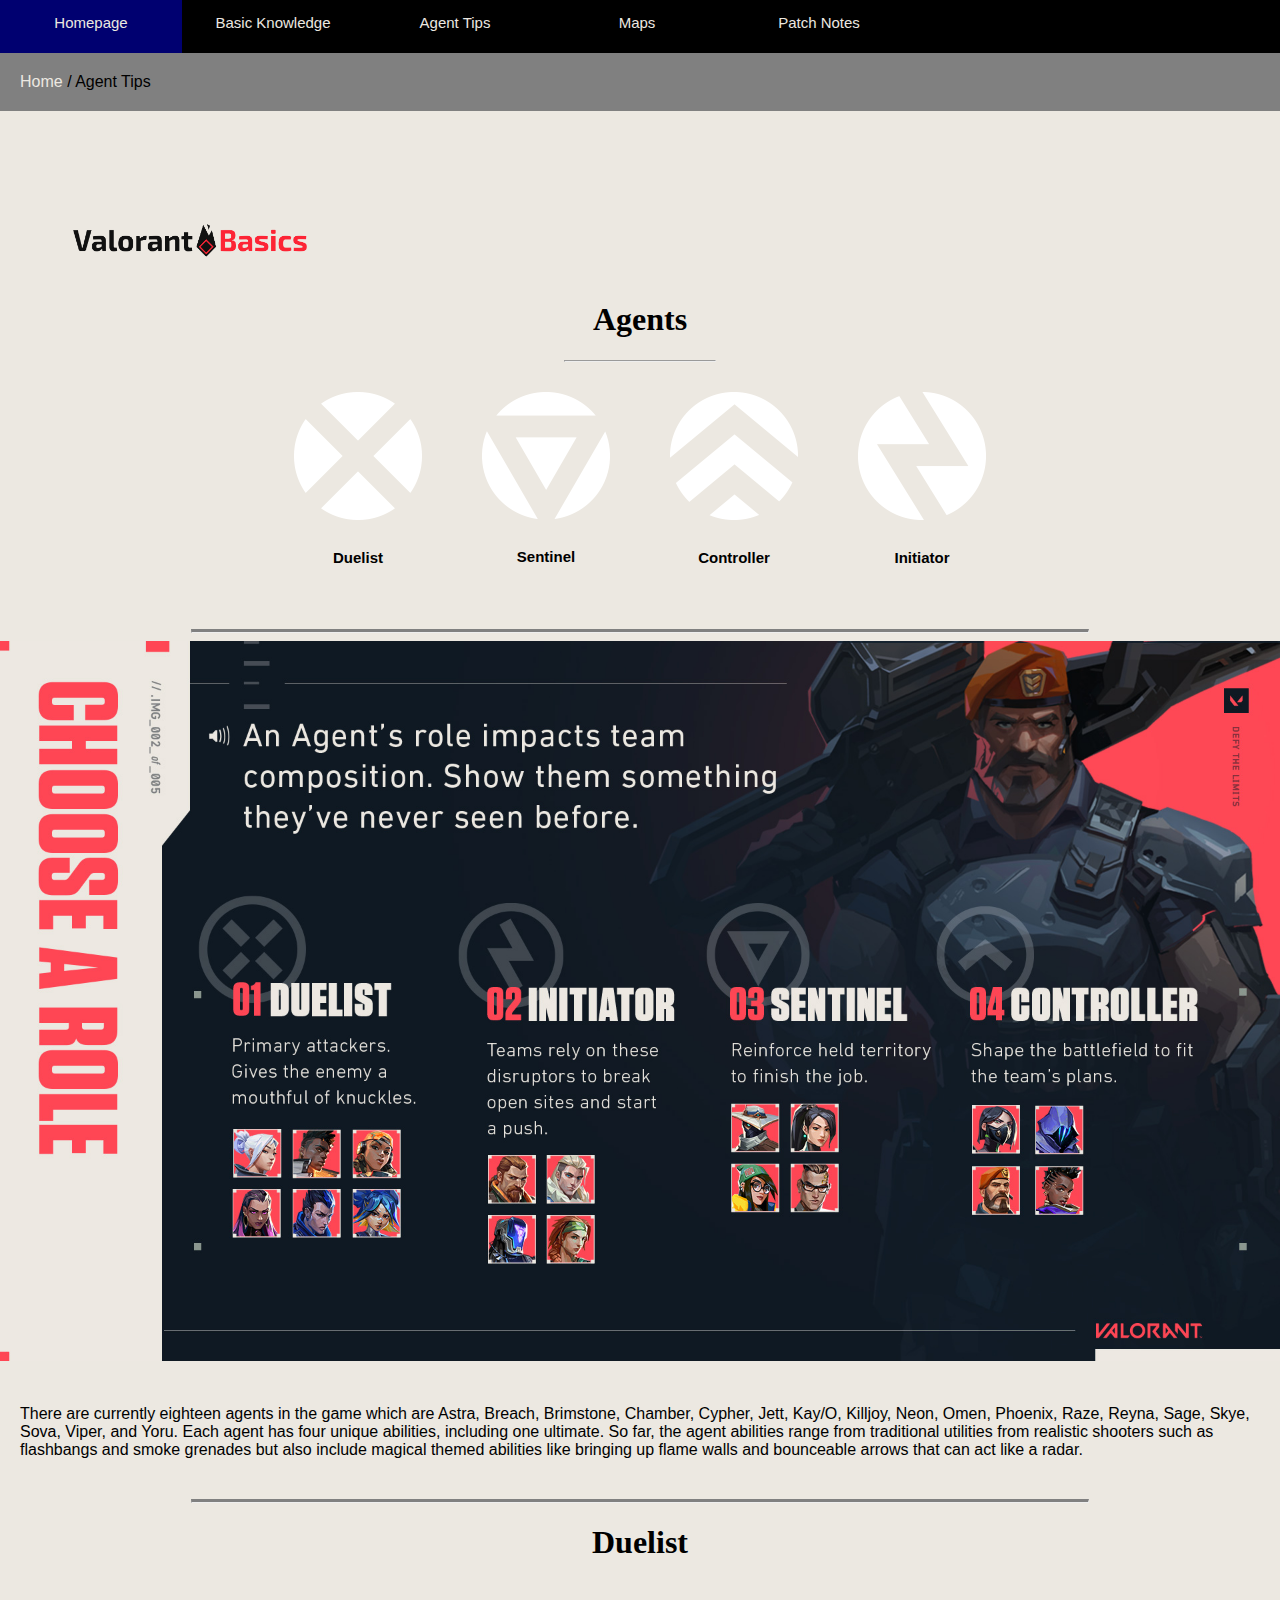
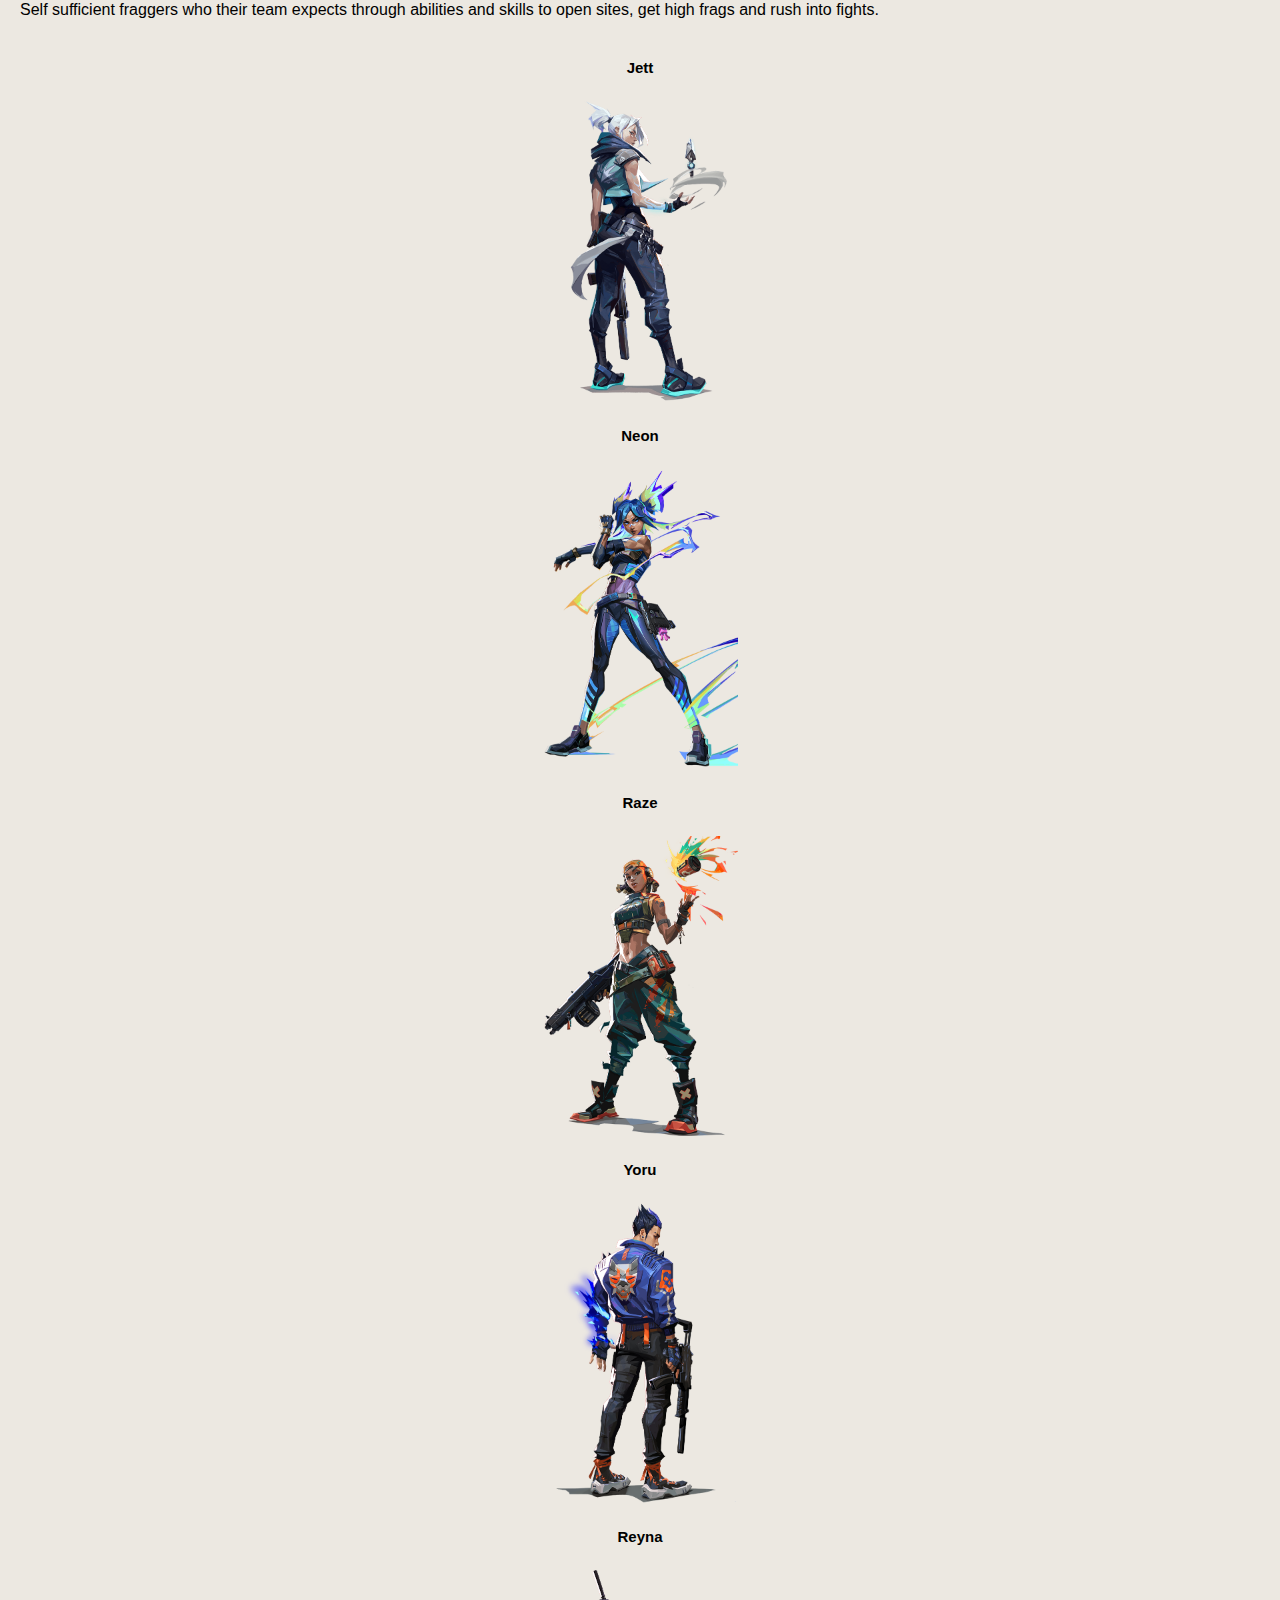
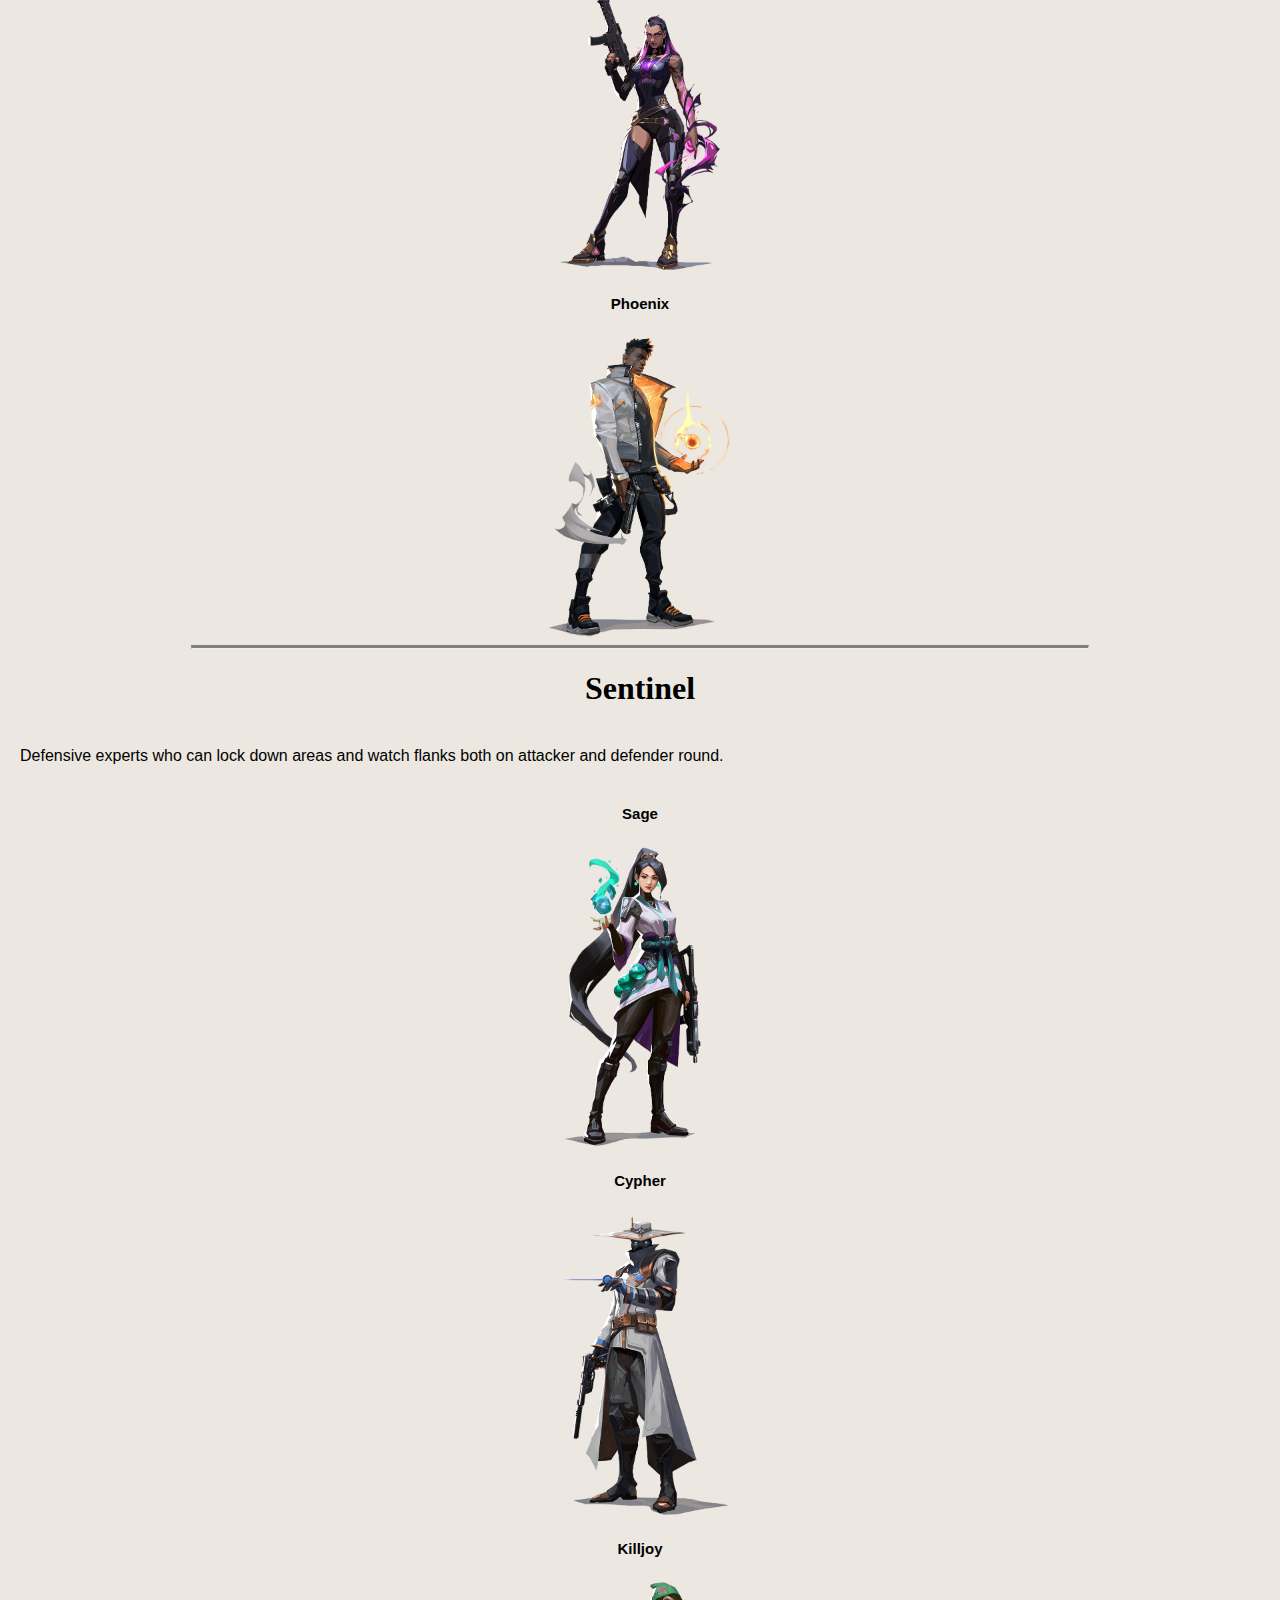
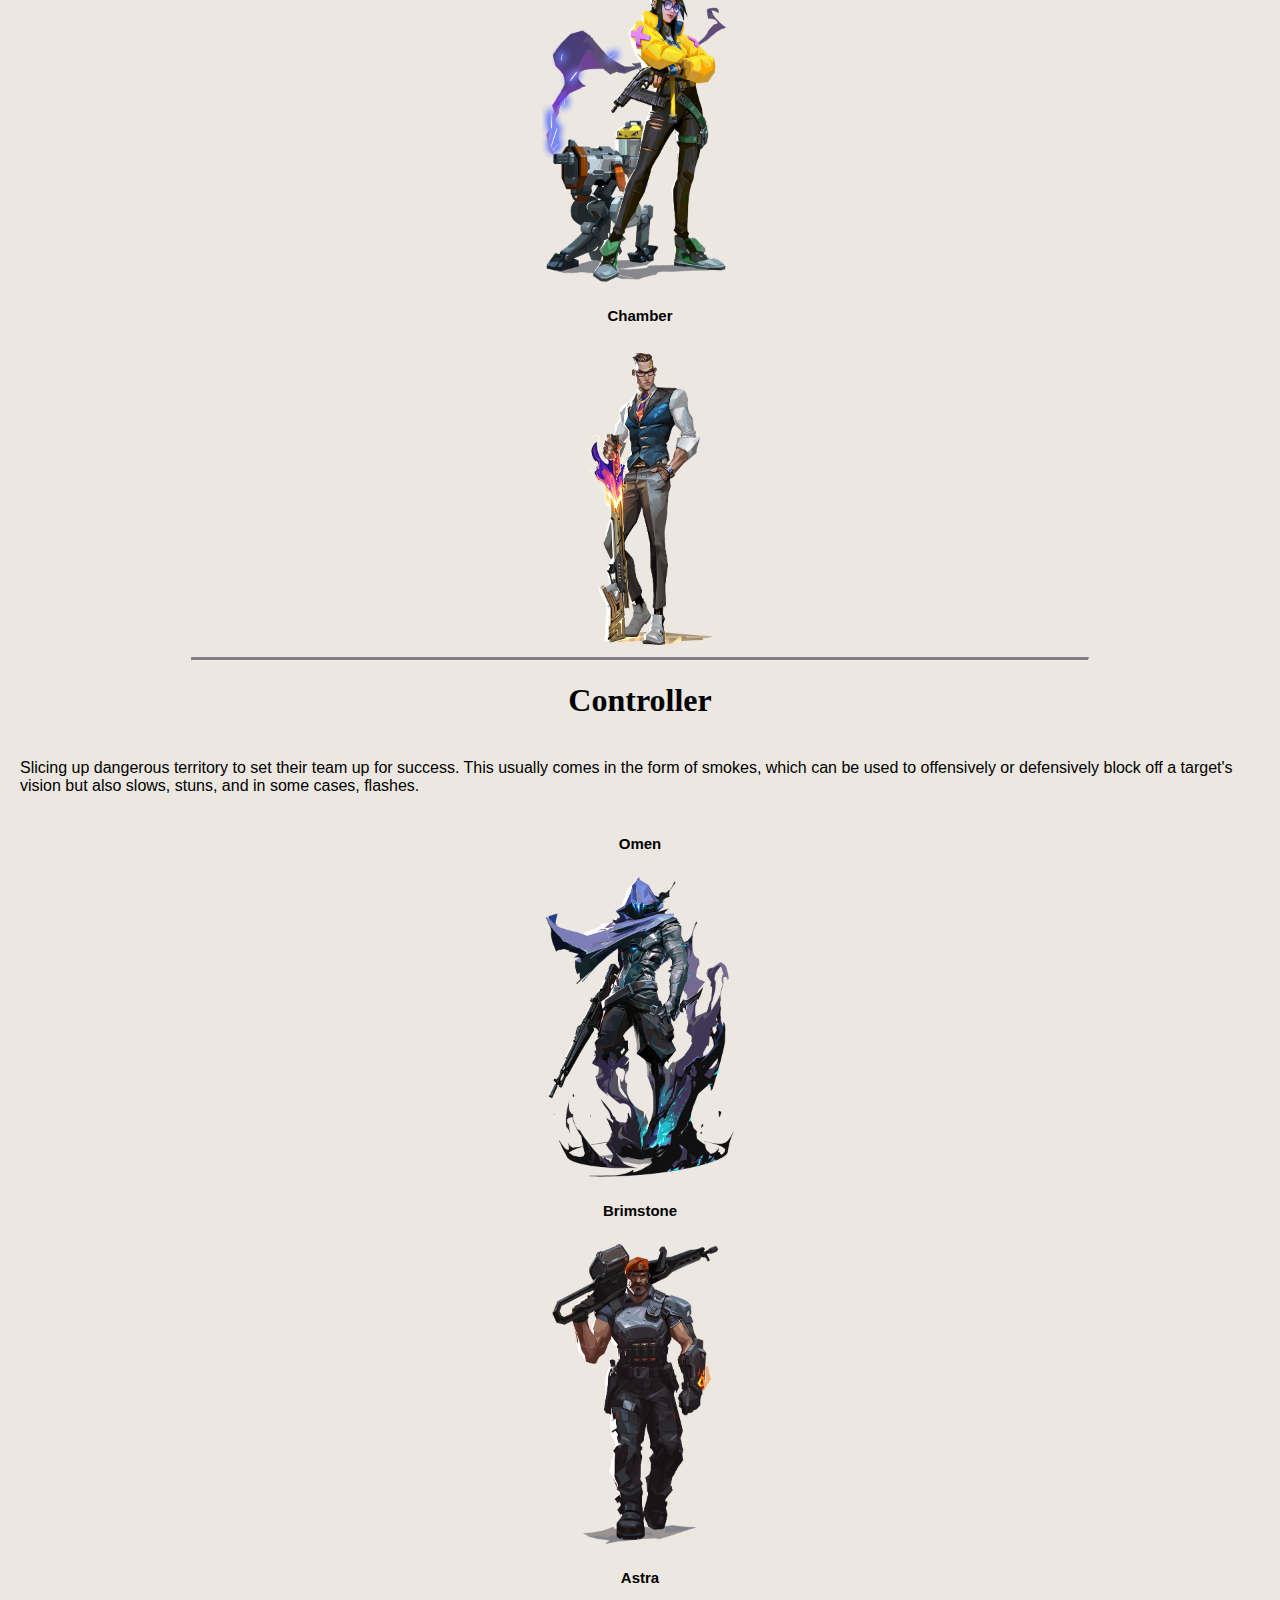
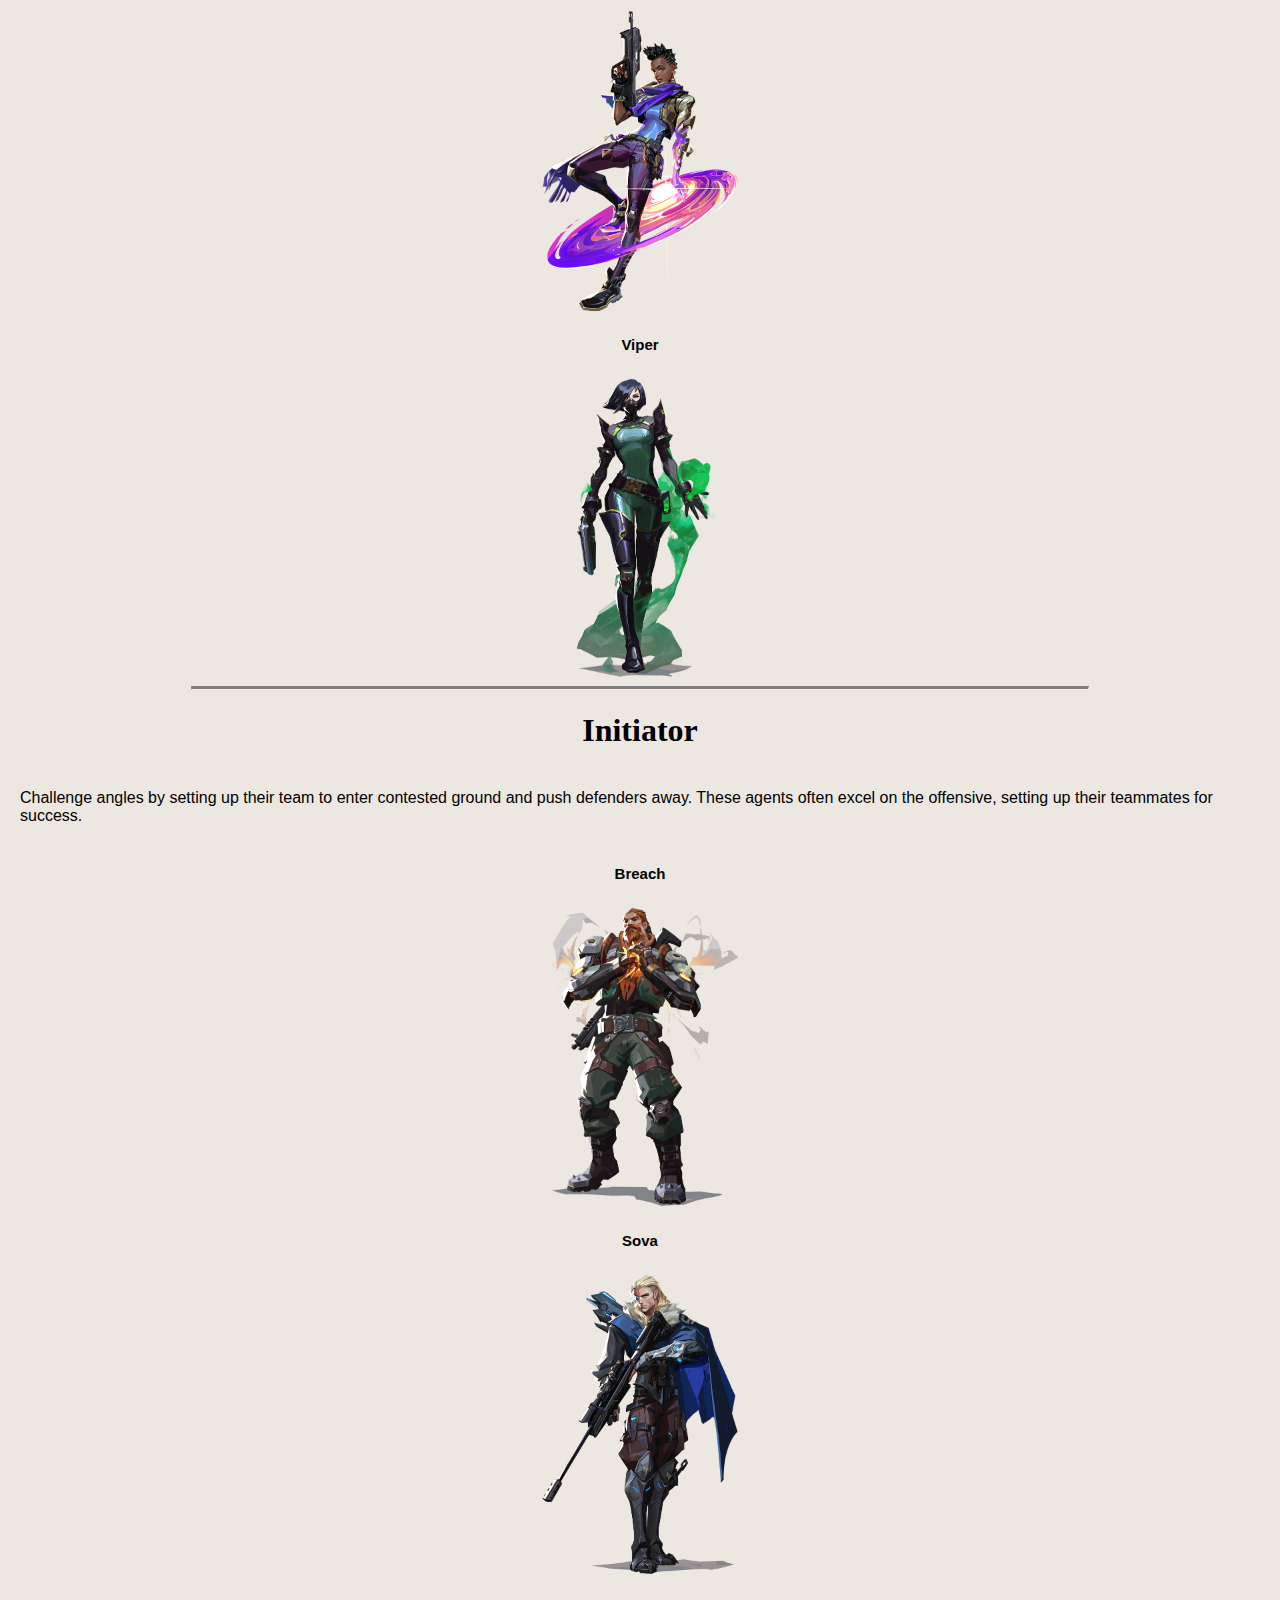
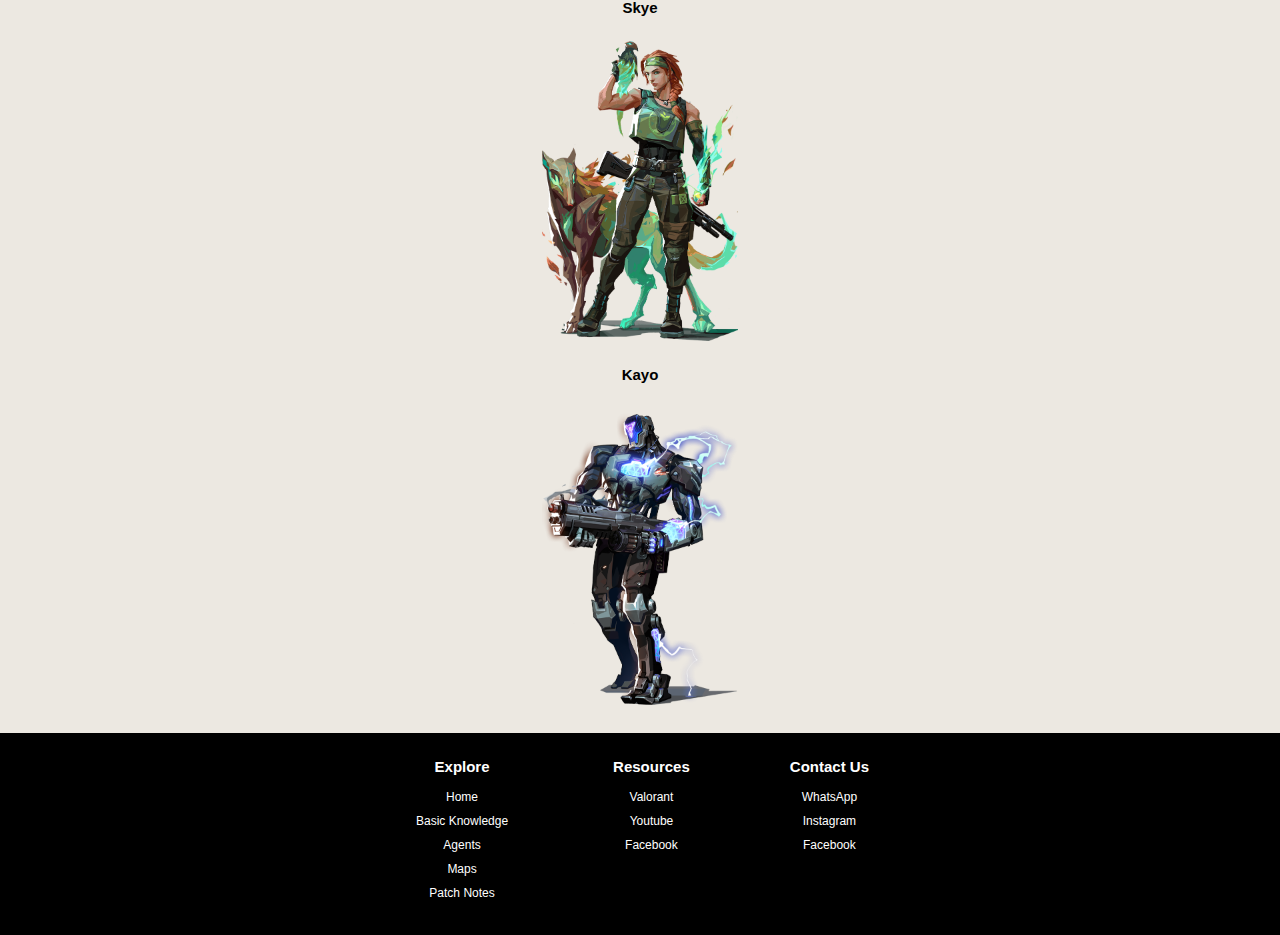
==== commit cae5a4ad: "Final ver of agent(problem last 2 item wont show: Skye, Kayo)" ====
--- a/Agent_Tips.html
+++ b/Agent_Tips.html
@@ -69,7 +69,6 @@
         <div>
             <h1 class="titles" id="Duelist">Duelist</h1>
             <p>Self sufficient fraggers who their team expects through abilities and skills to open sites, get high frags and rush into fights.</p>
-<<<<<<< HEAD
             <div class="Agent" id="Duelist">
                 <h5>Jett</h5>
                 <img class="agent" src="Assets/role/Duelist/Jett.png" alt="Jett" onclick="contentChange(0)">
@@ -160,59 +159,6 @@
                     <H2>X - EMPRESS</H2>
                     <p>INSTANTLY enter a frenzy, increasing firing speed, equip and reload speed dramatically. Scoring a kill renews the duration.</p>
                 </div>
-=======
-            <div class="Agent">
-                <table>
-                    <tr class="Arsenal">
-                        <td onclick="contentChange(0)">
-                            <h5>Jett</h5>
-                            <img class="arsenalItem" src="Assets/role/Duelist/Jett.png" alt="Jett">
-                            <div class="arsenalContent">
-                                <p>Representing her home country of South Korea, Jett’s agile and evasive fighting style lets her take risks no one else can. She runs circles around every skirmish, cutting enemies before they even know what hit them.</p>
-                            </div>
-                        </td>
-                        <td onclick="contentChange(1)">
-                            <h5>Neon</h5>
-                            <img class="arsenalItem" src="Assets/role/Duelist/Neon.png" alt="Neon">
-                            <div class="arsenalContent">
-                                <p>Filipino Agent, Neon, surges forward at shocking speeds, discharging bursts of bioelectric radiance as fast as her body generates it. She races ahead to catch enemies off guard, then strikes them down quicker than lightning.</p>
-                            </div>
-                        </td>
-                      </tr>
-                    <tr class="Arsenal">
-                        <td onclick="contentChange(2)">
-                            <h5>Raze</h5>
-                            <img class="arsenalItem" src="Assets/role/Duelist/Raze.png" alt="Raze">
-                            <div class="arsenalContent">
-                                <p>Raze explodes out of Brazil with her big personality and big guns. With her blunt-force-trauma playstyle, she excels at flushing entrenched enemies and clearing tight spaces with a generous dose of “boom.”</p>
-                            </div>
-                        </td>
-                        <td onclick="contentChange(3)">
-                            <h5>Yoru</h5>
-                            <img class="arsenalItem" src="Assets/role/Duelist/Yoru.png" alt="Yoru">
-                            <div class="arsenalContent">
-                                <p>Japanese native, Yoru, rips holes straight through reality to infiltrate enemy lines unseen. Using deception and aggression in equal measure, he gets the drop on each target before they know where to look.</p>
-                            </div>
-                        </td>
-                    </tr>
-                    <tr class="Arsenal">
-                        <td onclick="contentChange(4)">
-                            <h5>Reyna</h5>
-                            <img class="arsenalItem" src="Assets/role/Duelist/Reyna.png" alt="Reyna">
-                            <div class="arsenalContent">
-                                <p>Forged in the heart of Mexico, Reyna dominates single combat, popping off with each kill she scores. Her capability is only limited by her raw skill, making her highly dependent on performance.</p>
-                            </div>
-                        </td>
-                        <td onclick="contentChange(5)">
-                            <h5>Phoenix</h5>
-                            <img class="arsenalItem" src="Assets/role/Duelist/Phoenix.png" alt="Phoenix">
-                            <div class="arsenalContent">
-                                <p>Hailing from the U.K., Phoenix's star power shines through in his fighting style, igniting the battlefield with flash and flare. Whether he's got backup or not, he'll rush into a fight on his own terms.</p>
-                            </div>
-                        </td>
-                    </tr>
-                </table>
->>>>>>> 57a2ce240a3d8c0f430f755f3bacfb076adfdc82
 
                 <h5>Phoenix</h5>
                 <img class="agent" src="Assets/role/Duelist/Phoenix.png" alt="Phoenix" onclick="contentChange(5)">
@@ -239,7 +185,6 @@
         <div>
             <h1 class="titles" id="Sentinel">Sentinel</h1>
             <p>Defensive experts who can lock down areas and watch flanks both on attacker and defender round.</p>
-<<<<<<< HEAD
             <div class="Agent" id="Sentinel">
                 <h5>Sage</h5>
                 <img class="agent" src="Assets/role/Sentinel/Sage.png" alt="Sage"onclick="contentChange(6)">
@@ -312,43 +257,6 @@
                     <H2>X - TOUR DE FORCE</H2>
                     <p>ACTIVATE to summon a powerful, custom sniper rifle that will kill an enemy with any direct hit. Killing an enemy creates a lingering field that slows players caught inside of it.</p>
                 </div>
-=======
-            <div class="Agent">
-                <table>
-                    <tr class="Arsenal">
-                        <td onclick="contentChange(6)">
-                            <h5>Sage</h5>
-                            <img class="arsenalItem" src="Assets/role/Sentinel/Sage.png" alt="Sage">
-                            <div class="arsenalContent">
-                                <p>The stronghold of China, Sage creates safety for herself and her team wherever she goes. Able to revive fallen friends and stave off aggressive pushes, she provides a calm center to a hellish fight.</p>
-                            </div>
-                        </td>
-                        <td onclick="contentChange(7)">
-                            <h5>Cypher</h5>
-                            <img class="arsenalItem" src="Assets/role/Sentinel/Cypher.png" alt="Cypher">
-                            <div class="arsenalContent">
-                                <p>The Moroccan information broker, Cypher is a one-man surveillance network who keeps tabs on the enemy's every move. No secret is safe. No maneuver goes unseen. Cypher is always watching.</p>
-                            </div>
-                        </td>
-                      </tr>
-                    <tr class="Arsenal">
-                        <td onclick="contentChange(8)">
-                            <h5>Killjoy</h5>
-                            <img class="arsenalItem" src="Assets/role/Sentinel/KillJoy.png" alt="Killjoy">
-                            <div class="arsenalContent">
-                                <p>The genius of Germany. Killjoy secures the battlefield with ease using her arsenal of inventions. If the damage from her gear doesn't stop her enemies, her robots' debuff will help make short work of them.</p>
-                            </div>
-                        </td>
-                        <td onclick="contentChange(9)">
-                            <h5>Chamber</h5>
-                            <img class="arsenalItem" src="Assets/role/Sentinel/Chamber.png" alt="Chamber">
-                            <div class="arsenalContent">
-                                <p>Well dressed and well armed, French weapons designer Chamber expels aggressors with deadly precision. He leverages his custom arsenal to hold the line and pick off enemies from afar, with a contingency built for every plan.</p>
-                            </div>
-                        </td>
-                    </tr>
-                </table>
->>>>>>> 57a2ce240a3d8c0f430f755f3bacfb076adfdc82
             </div>
         </div>
 
@@ -357,7 +265,6 @@
         <div>
             <h1 class="titles" id="Controller">Controller</h1>
             <p>Slicing up dangerous territory to set their team up for success. This usually comes in the form of smokes, which can be used to offensively or defensively block off a target's vision but also slows, stuns, and in some cases, flashes.</p>
-<<<<<<< HEAD
             <div class="Agent" id="Sentinel">
                 <h5>Omen</h5>
                 <img class="agent" src="Assets/role/Controller/Omen.png" alt="Omen"onclick="contentChange(10)">
@@ -430,50 +337,12 @@
                     <H2>X - VIPER’S PIT</H2>
                     <p>EQUIP a chemical sprayer. FIRE to spray a chemical cloud in all directions around Viper, creating a large cloud that reduces the vision range and maximum health of players inside of it.</p>
                 </div>
-=======
-            <div class="Agent">
-                <table>
-                    <tr class="Arsenal">
-                        <td onclick="contentChange(10)">
-                            <h5>Omen</h5>
-                            <img class="arsenalItem" src="Assets/role/Controller/Omen.png" alt="Omen">
-                            <div class="arsenalContent">
-                                <p>A phantom of a memory, Omen hunts in the shadows. He renders enemies blind, teleports across the field, then lets paranoia take hold as his foe scrambles to learn where he might strike next.</p>
-                            </div>
-                        </td>
-                        <td onclick="contentChange(11)">
-                            <h5>Brimstone</h5>
-                            <img class="arsenalItem" src="Assets/role/Controller/Brimstone.png" alt="Brimstone">
-                            <div class="arsenalContent">
-                                <p>Joining from the USA, Brimstone's orbital arsenal ensures his squad always has the advantage. His ability to deliver utility precisely and from a distance make him an unmatched boots-on-the-ground commander.</p>
-                            </div>
-                        </td>
-                      </tr>
-                    <tr class="Arsenal">
-                        <td onclick="contentChange(12)">
-                            <h5>Astra</h5>
-                            <img class="arsenalItem" src="Assets/role/Controller/Astra.png" alt="Astra">
-                            <div class="arsenalContent">
-                                <p>Ghanaian Agent Astra harnesses the energies of the cosmos to reshape battlefields to her whim. With full command of her astral form and a talent for deep strategic foresight, she's always eons ahead of her enemy's next move.</p>
-                            </div>
-                        </td>
-                        <td onclick="contentChange(13)">
-                            <h5>Viper</h5>
-                            <img class="arsenalItem" src="Assets/role/Controller/Viper.png" alt="Viper">
-                            <div class="arsenalContent">
-                                <p>The American chemist, Viper deploys an array of poisonous chemical devices to control the battlefield and cripple the enemy's vision. If the toxins don't kill her prey, her mind games surely will.</p>
-                            </div>
-                        </td>
-                    </tr>
-                </table>
->>>>>>> 57a2ce240a3d8c0f430f755f3bacfb076adfdc82
             </div>
         </div>
         
         <!-- Initiator Section -->
         <hr style="width: 70%; border-top: 3px solid;">
         <div>
-<<<<<<< HEAD
             <h1 class="titles" id="Initiator">Initiator</h1>
             <p>Challenge angles by setting up their team to enter contested ground and push defenders away. These agents often excel on the offensive, setting up their teammates for success. </p>
             <div class="Agent" id="Initiator">
@@ -512,17 +381,6 @@
                     <H2>X - HUNTER’S FURY</H2>
                     <p>EQUIP a bow with three long-range wall-piercing energy blasts. FIRE to release an energy blast in a line in front of Sova, dealing damage and revealing the location of enemies caught in the line. This ability can be RE-USED up to two more times while the ability timer is active.</p>
                 </div>
-=======
-            <h1 class="titles"  id="Initiator">Initiator</h1>
-            <p>Challenge angles by setting up their team to enter contested ground and push defenders away. These agents often excel on the offensive, setting up their teammates for success. </p>
-            <div class="Agent">
-                <table>
-                    <tr class="Arsenal">
-                        <td onclick="contentChange(14)">
-                            <h5>Breach</h5>
-                            <img class="arsenalItem" src="Assets/role/Initiator/Breach.png" alt="Breach">
-                            <div class="arsenalContent">
->>>>>>> 57a2ce240a3d8c0f430f755f3bacfb076adfdc82
 
                 <h5>Skye</h5>
                 <img class="agent" src="Assets/role/Initiator/Skye.png" alt="Sova"onclick="contentChange(16)">
@@ -561,15 +419,7 @@
                 </div>
             </div>
         </div>
-<<<<<<< HEAD
-
-=======
-    
-        <div class="agentContent" id="Agent">
-            <button class="close" onclick="addOrRemoveContent('Agent')">X</button>
-            <h1>Agent</h1>
-        </div>
->>>>>>> 57a2ce240a3d8c0f430f755f3bacfb076adfdc82
+
     </body>
     
 
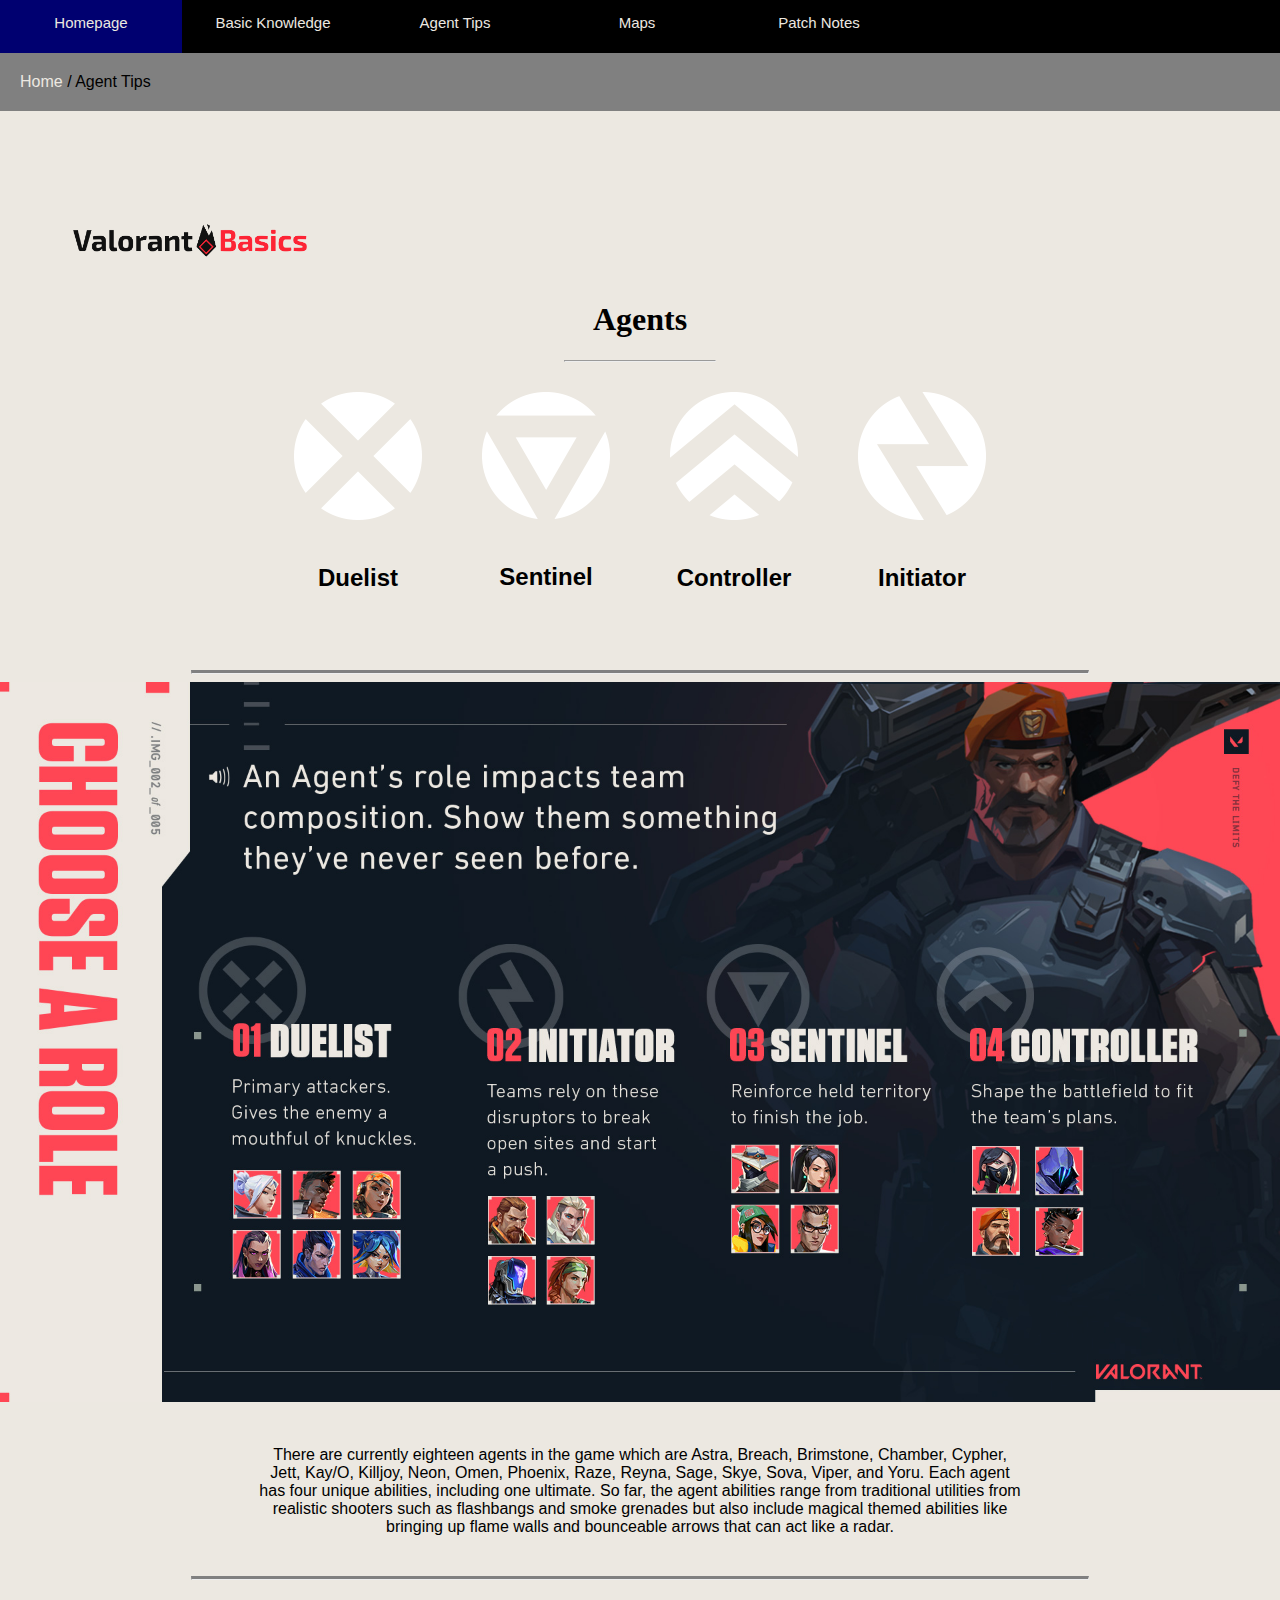
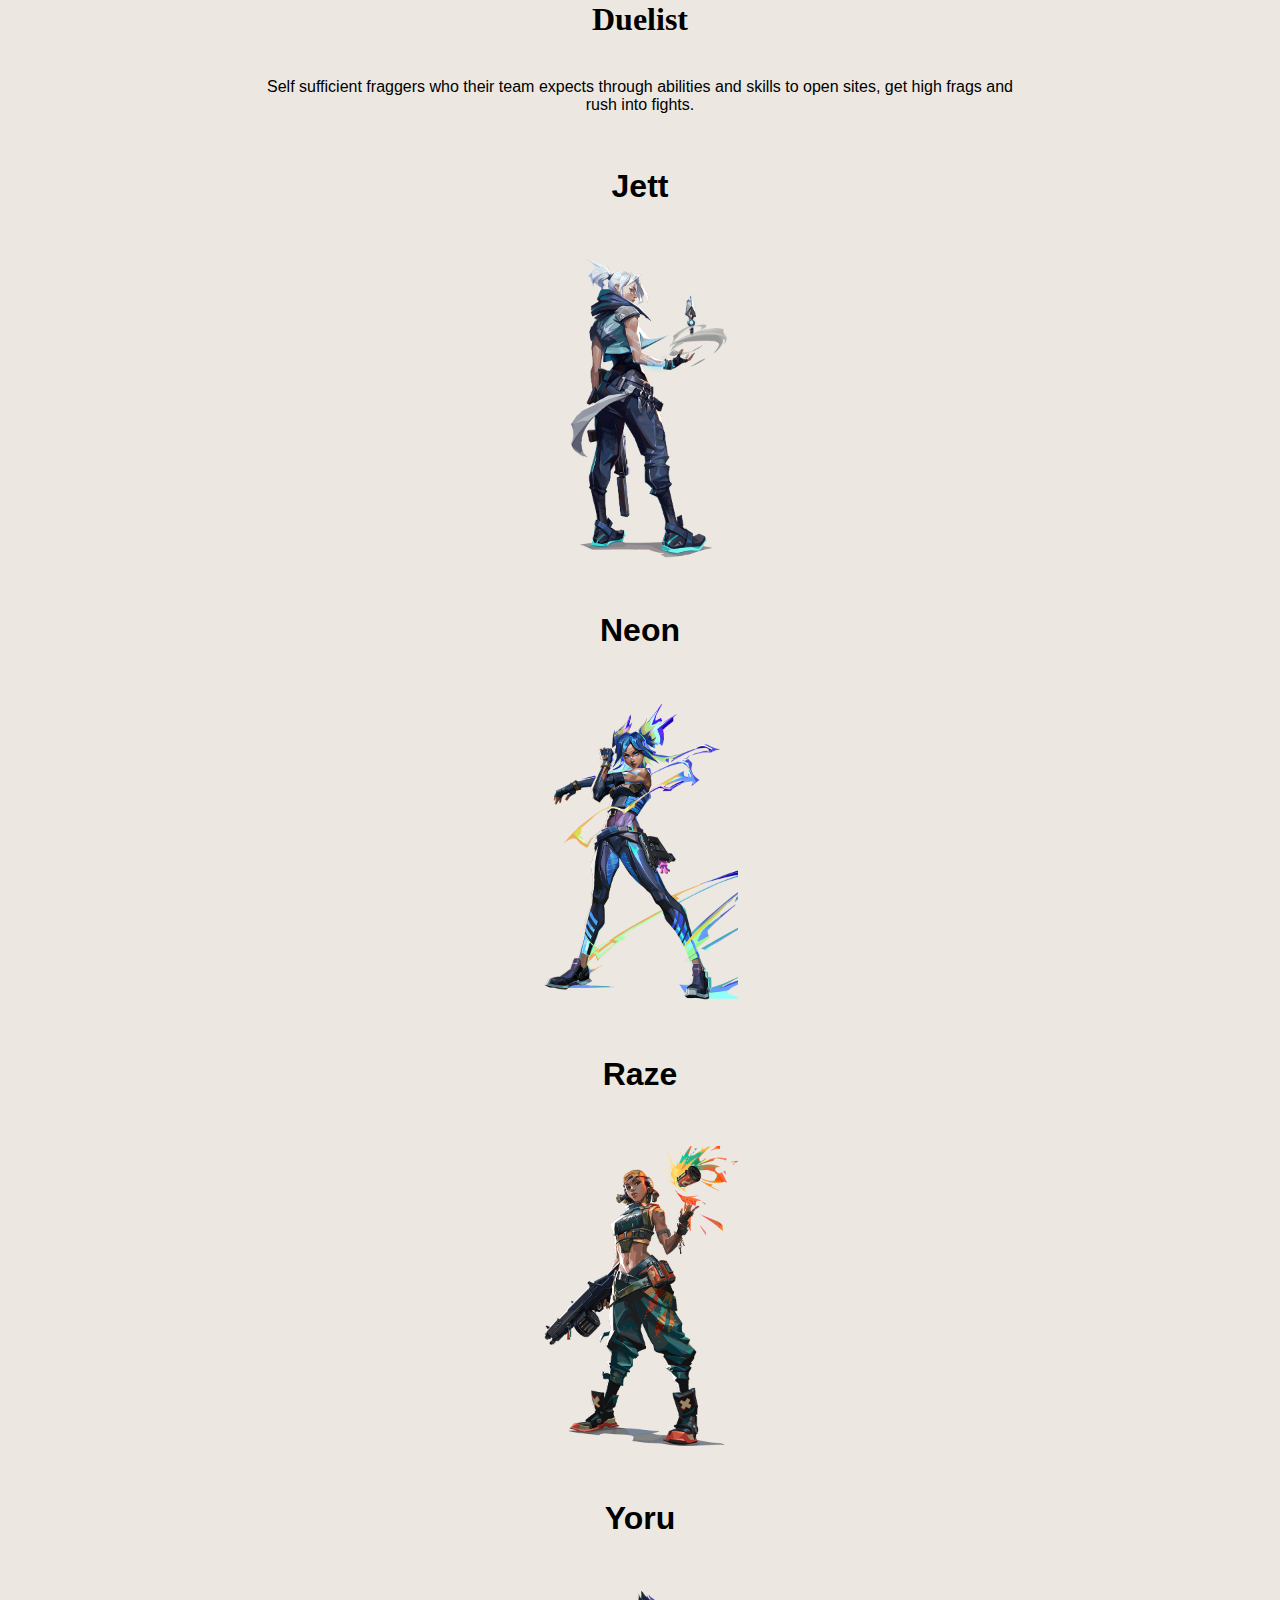
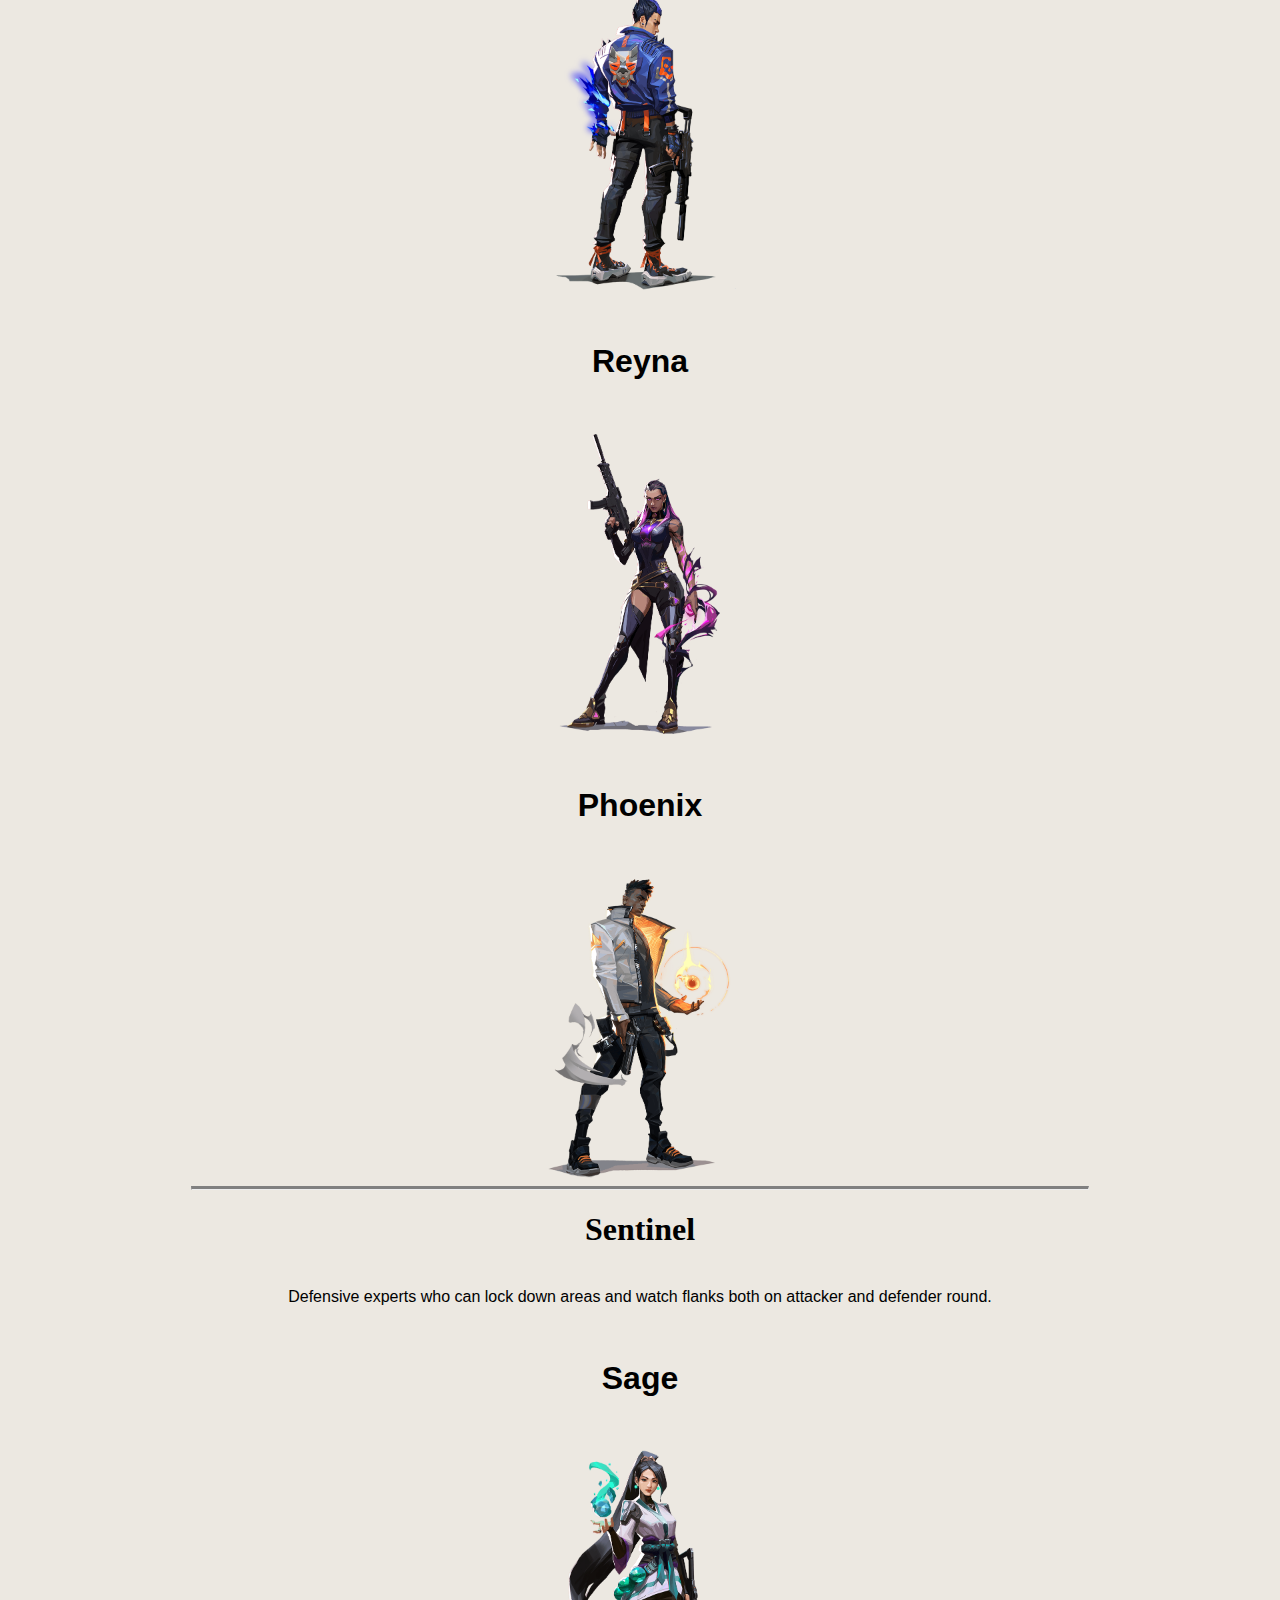
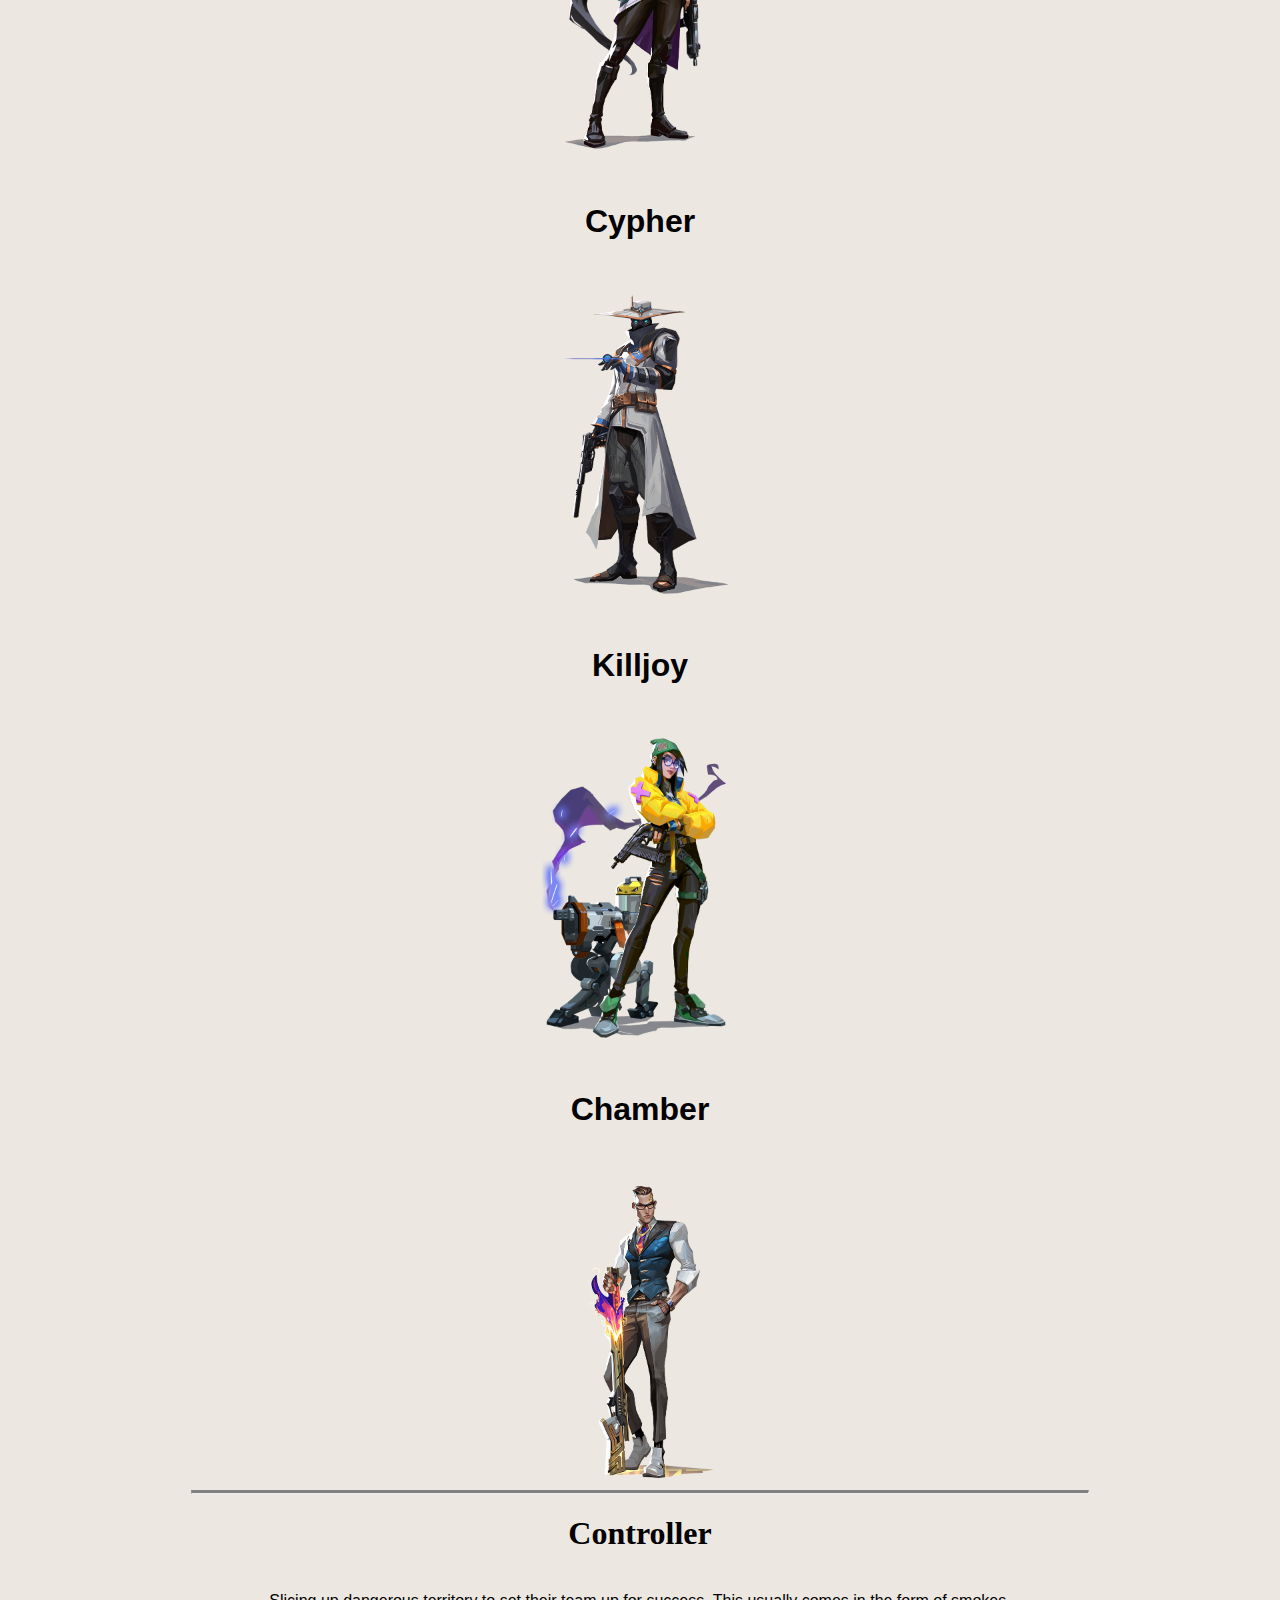
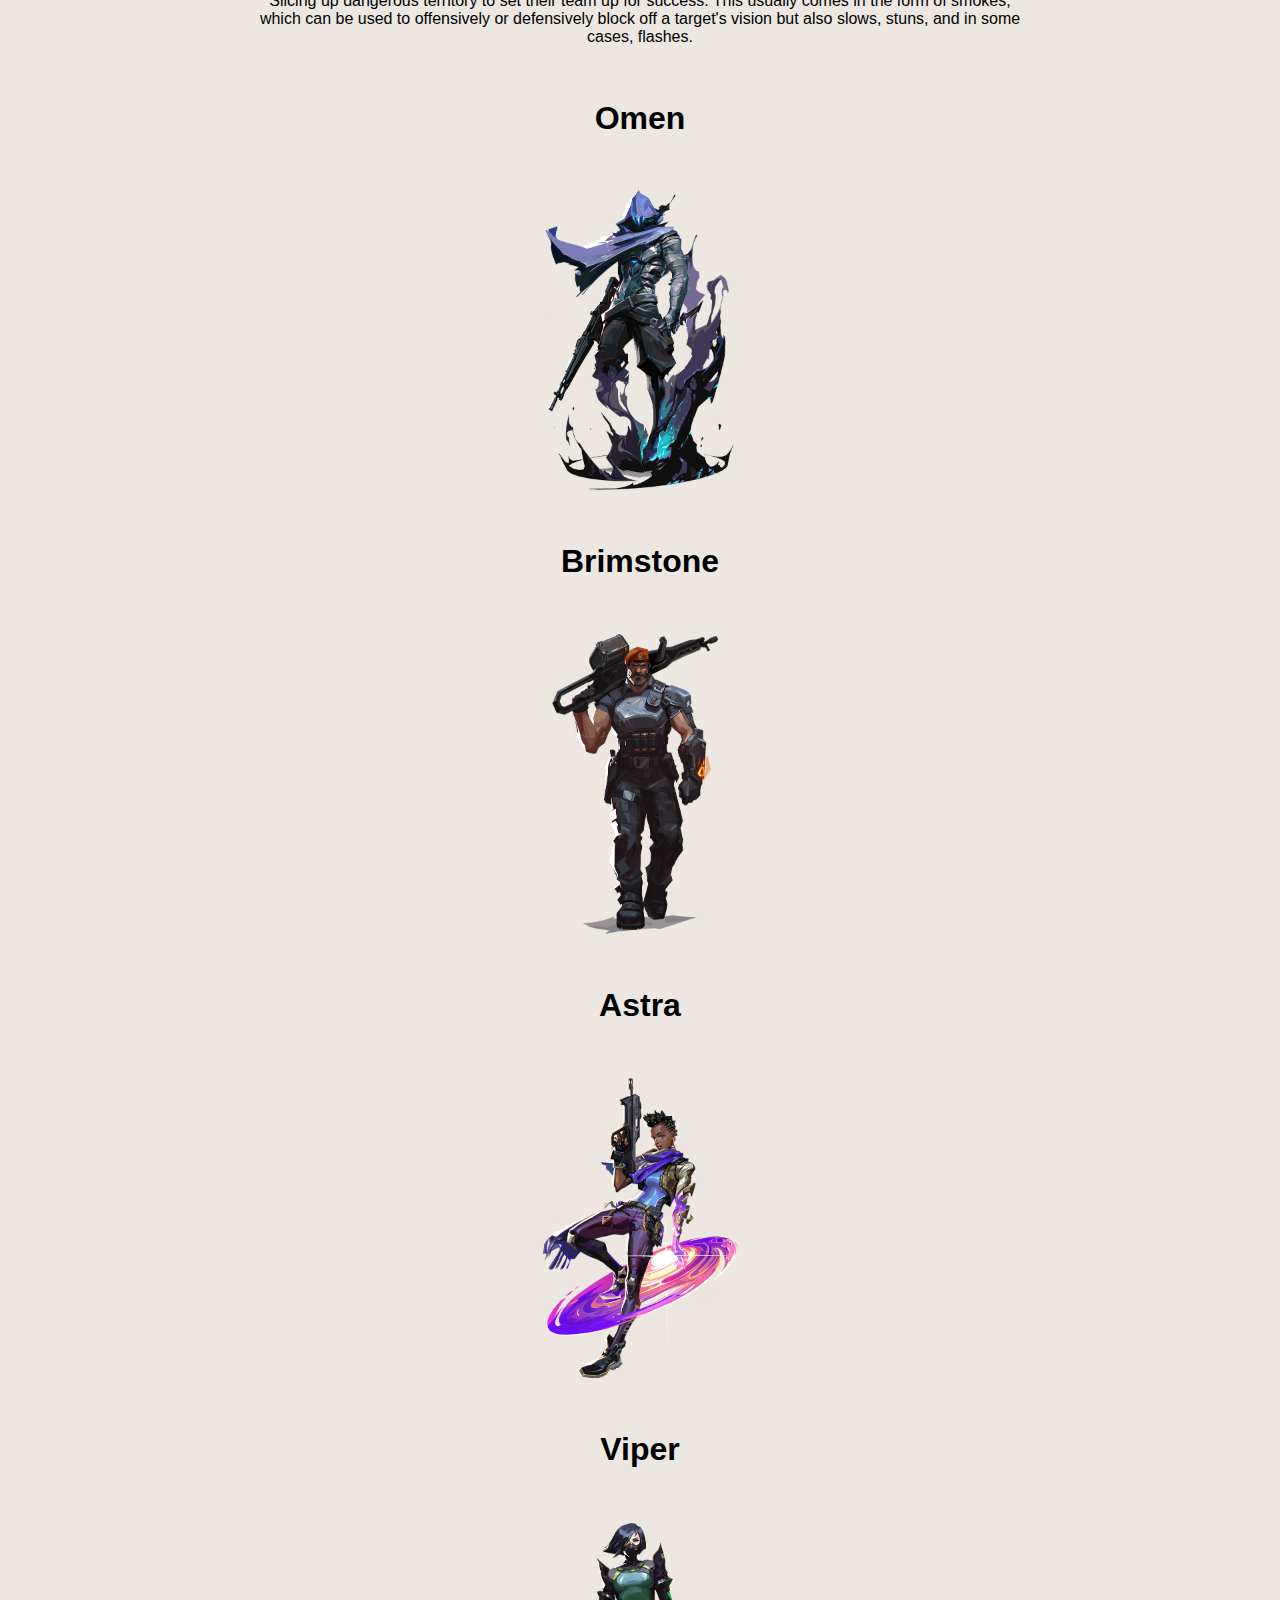
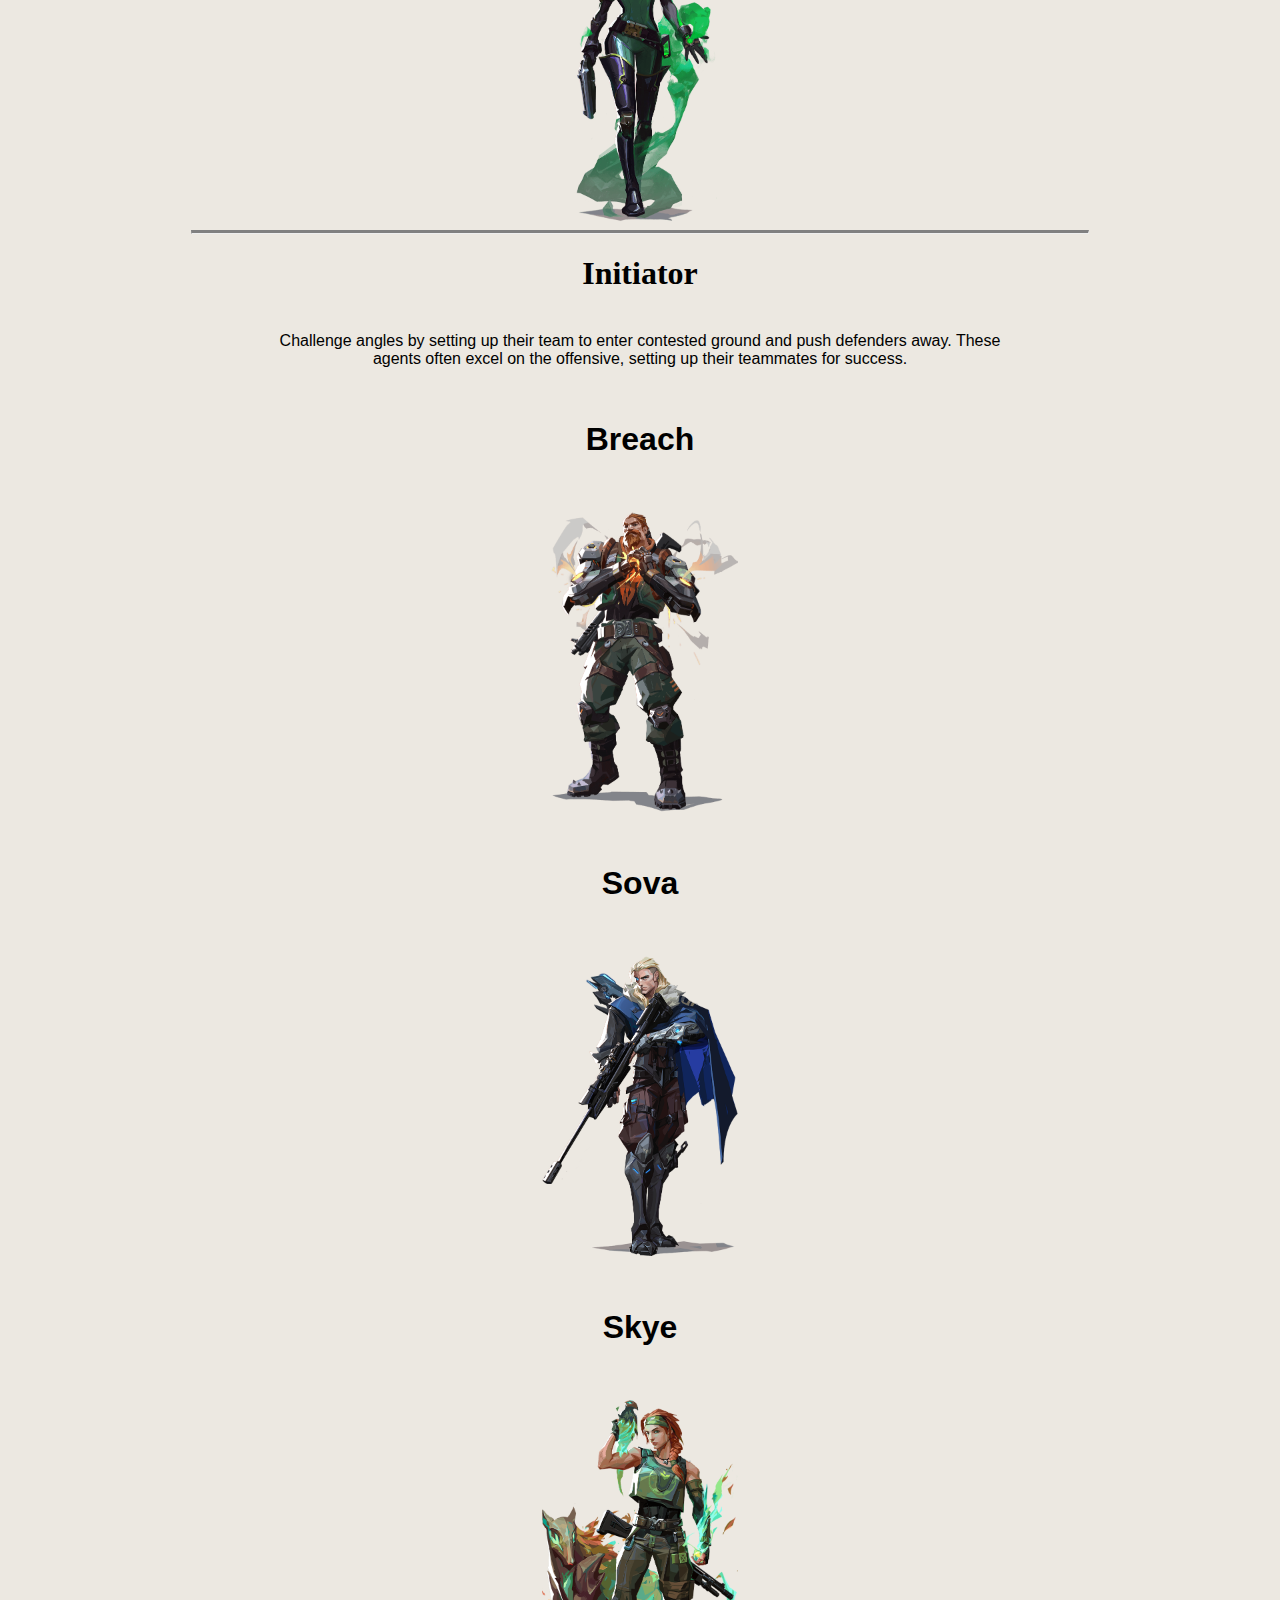
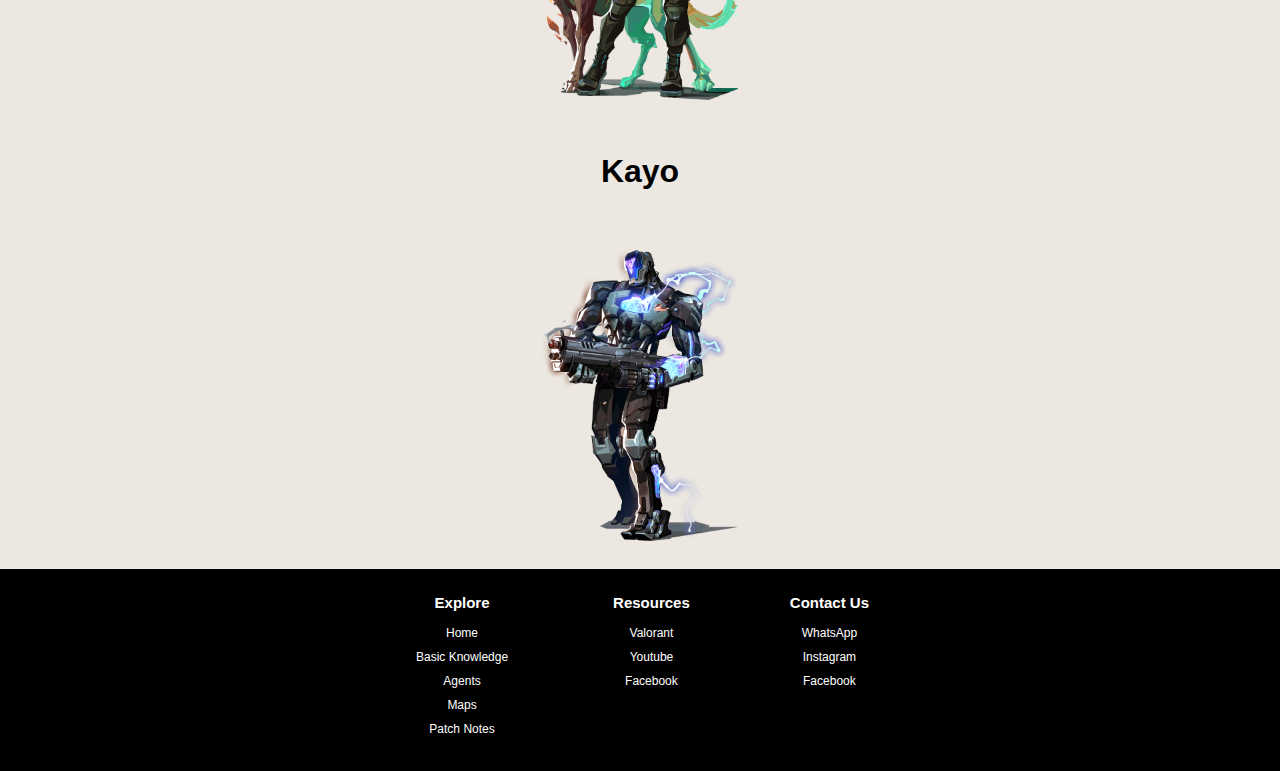
==== commit 64a314a1: "Change in Footer; Button; tags;" ====
--- a/Agent_Tips.html
+++ b/Agent_Tips.html
@@ -69,113 +69,222 @@
         <div>
             <h1 class="titles" id="Duelist">Duelist</h1>
             <p>Self sufficient fraggers who their team expects through abilities and skills to open sites, get high frags and rush into fights.</p>
-            <div class="Agent" id="Duelist">
-                <h5>Jett</h5>
-                <img class="agent" src="Assets/role/Duelist/Jett.png" alt="Jett" onclick="contentChange(0)">
-                <div class="arsenalContent">
+            <div class="agentBase">
+                <!--Jett Section-->
+                <div onclick="addOrRemoveContent('Jett')">
+                    <h5>Jett</h5>
+                    <img class="agent" src="Assets/role/Duelist/Jett.png" alt="Jett">
+                </div>
+                <div class="agentContent" id="Jett">
+                    <button class="close" onclick="addOrRemoveContent('Jett')">X</button>
+                    <h5>Jett</h5>
                     <p>Representing her home country of South Korea, Jett’s agile and evasive fighting style lets her take risks no one else can. She runs circles around every skirmish, cutting enemies before they even know what hit them.</p>
-                    <img class="icon" src="Assets/role/Duelist/Jett_Q.png" alt="Jett">
-                    <H2>Q - UPDRAFT</H2>
-                    <p>INSTANTLY propel Jett high into the air.</p>
-                    <img class="icon" src="Assets/role/Duelist/Jett_E.png" alt="Jett">
-                    <H2>E - TAILWIND</H2>
-                    <p>INSTANTLY propel Jett in the direction she is moving. If Jett is standing still, she will propel forward.</p>
-                    <img class="icon" src="Assets/role/Duelist/Jett_C.png" alt="Jett">
-                    <H2>C - CLOUDBURST</H2>
-                    <p>INSTANTLY throw a projectile that expands into a brief vision-blocking cloud on impact with a surface. HOLD the ability key to curve the smoke in the direction of your crosshair.</p>
-                    <img class="icon" src="Assets/role/Duelist/Jett_X.png" alt="Jett">
-                    <H2>X - BLADE STORM</H2>
-                    <p>EQUIP a set of highly accurate knives that recharge on killing an opponent. FIRE to throw a single knife at your target. ALTERNATE FIRE to throw all remaining daggers at your target.</p>
-                </div>
-                            
-                <h5>Neon</h5>
-                <img class="agent" src="Assets/role/Duelist/Neon.png" alt="Neon" onclick="contentChange(1)">
-                <div class="arsenalContent">                        
+                    <div class="abilityBase">
+                        <div>
+                            <img class="icon" src="Assets/role/Duelist/Jett_Q.png" alt="Jett_Q_Ability">
+                            <h2>Q - UPDRAFT</h2>        
+                        </div>
+                        <p>INSTANTLY propel Jett high into the air.</p>
+                    </div><div class="abilityBase">
+                        <div>
+                            <img class="icon" src="Assets/role/Duelist/Jett_E.png" alt="Jett_E_Ability">
+                            <h2>E - TAILWIND</h2>        
+                        </div>
+                        <p>INSTANTLY propel Jett in the direction she is moving. If Jett is standing still, she will propel forward.</p>
+                    </div><div class="abilityBase">
+                        <div>
+                            <img class="icon" src="Assets/role/Duelist/Jett_C.png" alt="Jett_C_Ability">
+                            <h2>C - CLOUDBURST</h2>       
+                        </div>
+                        <p>INSTANTLY throw a projectile that expands into a brief vision-blocking cloud on impact with a surface. HOLD the ability key to curve the smoke in the direction of your crosshair.</p>
+                    </div><div class="abilityBase">
+                        <div>
+                            <img class="icon" src="Assets/role/Duelist/Jett_X.png" alt="Jett_X_Ability">
+                            <h2>X - BLADE STORM</h2>       
+                        </div>
+                        <p>EQUIP a set of highly accurate knives that recharge on killing an opponent. FIRE to throw a single knife at your target. ALTERNATE FIRE to throw all remaining daggers at your target.</p>
+                    </div>
+                </div>
+                
+                <!--Neon Section-->
+                <div onclick="addOrRemoveContent('Neon')">                            
+                    <h5>Neon</h5>
+                    <img class="agent" src="Assets/role/Duelist/Neon.png" alt="Neon">
+                </div>
+                <div class="agentContent" id="Neon">                        
+                    <button class="close" onclick="addOrRemoveContent('Neon')">X</button>
+                    <h5>Neon</h5>
                     <p>Filipino Agent, Neon, surges forward at shocking speeds, discharging bursts of bioelectric radiance as fast as her body generates it. She races ahead to catch enemies off guard, then strikes them down quicker than lightning.</p>
-                    <img class="icon" src="Assets/role/Duelist/Neon_Q-Relay_Bolt.png" alt="Neon">
-                    <H2>Q - RELAY BOLT</H2>
-                    <p>INSTANTLY throw an energy bolt that bounces once. Upon hitting each surface, the bolt electrifies the ground below with a concussive blast.</p>
-                    <img class="icon" src="Assets/role/Duelist/Neon_E-High_Gear.png" alt="Neon">
-                    <H2>E - HIGH GEAR</H2>
-                    <p>INSTANTLY channel Neon’s power for increased speed. When charged, ALT FIRE to trigger an electric slide. Slide charge resets every two kills.</p>
-                    <img class="icon" src="Assets/role/Duelist/Neon_C-Fast_Lane.png" alt="Neon">
-                    <h2>C - FAST LANE</h2>
-                    <p>FIRE two energy lines forward on the ground that extend a short distance or until they hit a surface. The lines rise into walls of static electricity that block vision and damage enemies passing through them.</p>
-                    <img class="icon" src="Assets/role/Duelist/Neon_X-Overdrive.png" alt="Neon">
-                    <h2>X - OVERDRIVE</h2>
-                    <p>Unleash Neon’s full power and speed for a short duration. FIRE to channel the power into a deadly lightning beam with high movement accuracy. The duration resets on each kill.</p>
-                </div>
-                            
-                <h5>Raze</h5>
-                <img class="agent" src="Assets/role/Duelist/Raze.png" alt="Raze" onclick="contentChange(2)">
-                <div class="arsenalContent">
+                    <div class="abilityBase">
+                        <div>
+                            <img class="icon" src="Assets/role/Duelist/Neon_Q-Relay_Bolt.png" alt="Neon_Q_Ability">
+                            <h2>Q - RELAY BOLT</h2>        
+                        </div>
+                        <p>INSTANTLY throw an energy bolt that bounces once. Upon hitting each surface, the bolt electrifies the ground below with a concussive blast.</p>
+                    </div><div class="abilityBase">
+                        <div>
+                            <img class="icon" src="Assets/role/Duelist/Neon_E-High_Gear.png" alt="Neon_E_Ability">
+                            <h2>E - HIGH GEAR</h2>      
+                        </div>
+                        <p>INSTANTLY channel Neon’s power for increased speed. When charged, ALT FIRE to trigger an electric slide. Slide charge resets every two kills.</p>
+                    </div><div class="abilityBase">
+                        <div>
+                            <img class="icon" src="Assets/role/Duelist/Neon_C-Fast_Lane.png" alt="Neon_C_Ability">
+                            <h2>C - FAST LANE</h2>     
+                        </div>
+                        <p>FIRE two energy lines forward on the ground that extend a short distance or until they hit a surface. The lines rise into walls of static electricity that block vision and damage enemies passing through them.</p>
+                    </div><div class="abilityBase">
+                        <div>
+                            <img class="icon" src="Assets/role/Duelist/Neon_X-Overdrive.png" alt="Neon_X_Ability">
+                            <h2>X - OVERDRIVE</h2>       
+                        </div>
+                        <p>Unleash Neon’s full power and speed for a short duration. FIRE to channel the power into a deadly lightning beam with high movement accuracy. The duration resets on each kill.</p>
+                    </div>
+                </div>
+                
+                <!--Raze Section-->
+                <div onclick="addOrRemoveContent('Raze')">
+                    <h5>Raze</h5>
+                    <img class="agent" src="Assets/role/Duelist/Raze.png" alt="Raze">
+                </div>
+                <div class="agentContent" id="Raze">
+                    <button class="close" onclick="addOrRemoveContent('Raze')">X</button>
+                    <h5>Raze</h5>
                     <p>Raze explodes out of Brazil with her big personality and big guns. With her blunt-force-trauma playstyle, she excels at flushing entrenched enemies and clearing tight spaces with a generous dose of “boom.”</p>
-                    <img class="icon" src="Assets/role/Duelist/Raze_Q.png" alt="Raze">
-                    <H2>Q - BLAST PACK</H2>
-                    <p>INSTANTLY throw a Blast Pack that will stick to surfaces. RE-USE the ability after deployment to detonate, damaging and moving anything hit. Raze isn't damaged by this ability, but will still take fall damage if launched up far enough.</p>
-                    <img class="icon" src="Assets/role/Duelist/Raze_E.png" alt="Raze">
-                    <H2>E - PAINT SHELLS</H2>
-                    <p>EQUIP a cluster grenade. FIRE to throw the grenade, which does damage and creates sub-munitions, each doing damage to anyone in their range.</p>
-                    <img class="icon" src="Assets/role/Duelist/Raze_C.png" alt="Raze">
-                    <H2>C - BOOM BOT</H2>
-                    <p>EQUIP a Boom Bot. FIRE will deploy the bot, causing it to travel in a straight line on the ground, bouncing off walls. The Boom Bot will lock on to any enemies in its frontal cone and chase them, exploding for heavy damage if it reaches them.</p>
-                    <img class="icon" src="Assets/role/Duelist/Raze_X.png" alt="Raze">
-                    <H2>X - SHOWSTOPPER</H2>
-                    <p>EQUIP a rocket launcher. FIRE shoots a rocket that does massive area damage on contact with anything.</p>
+                    <div class="abilityBase">
+                        <div>
+                            <img class="icon" src="Assets/role/Duelist/Raze_Q.png" alt="Raze_Q_Ability">
+                            <h2>Q - BLAST PACK</h2>
+                        </div>
+                        <p>INSTANTLY throw a Blast Pack that will stick to surfaces. RE-USE the ability after deployment to detonate, damaging and moving anything hit. Raze isn't damaged by this ability, but will still take fall damage if launched up far enough.</p>
+                    </div><div class="abilityBase">
+                        <div>
+                            <img class="icon" src="Assets/role/Duelist/Raze_E.png" alt="Raze_E_Ability">
+                            <h2>E - PAINT SHELLS</h2>
+                        </div>
+                        <p>EQUIP a cluster grenade. FIRE to throw the grenade, which does damage and creates sub-munitions, each doing damage to anyone in their range.</p>
+                    </div><div class="abilityBase">
+                        <div>
+                            <img class="icon" src="Assets/role/Duelist/Raze_C.png" alt="Raze_C_Ability">
+                            <h2>C - BOOM BOT</h2>
+                        </div>
+                        <p>EQUIP a Boom Bot. FIRE will deploy the bot, causing it to travel in a straight line on the ground, bouncing off walls. The Boom Bot will lock on to any enemies in its frontal cone and chase them, exploding for heavy damage if it reaches them.</p>
+                    </div><div class="abilityBase">
+                        <div>
+                            <img class="icon" src="Assets/role/Duelist/Raze_X.png" alt="Raze_X_Ability">
+                            <h2>X - SHOWSTOPPER</h2>
+                        </div>
+                        <p>EQUIP a rocket launcher. FIRE shoots a rocket that does massive area damage on contact with anything.</p>                        </div>
+                    </div>
                 </div>
                 
-                <h5>Yoru</h5>
-                <img class="agent" src="Assets/role/Duelist/Yoru.png" alt="Yoru" onclick="contentChange(3)">
-                <div class="arsenalContent">
+                <!--Yoru Section-->
+                <div onclick="addOrRemoveContent('Yoru')">
+                    <h5>Yoru</h5>
+                    <img class="agent" src="Assets/role/Duelist/Yoru.png" alt="Yoru">
+                </div>
+                <div class="agentContent" id="Yoru">
+                    <button class="close" onclick="addOrRemoveContent('Yoru')">X</button>
+                    <h5>Yoru</h5>
                     <p>Japanese native, Yoru, rips holes straight through reality to infiltrate enemy lines unseen. Using deception and aggression in equal measure, he gets the drop on each target before they know where to look.</p>
-                    <img class="icon" src="Assets/role/Duelist/Yoru_Q.png" alt="Yoru">
-                    <H2>Q - BLINDSIDE</H2>
-                    <p>EQUIP to rip an unstable dimensional fragment from reality. FIRE to throw the fragment, activating a flash that winds up once it collides with a hard surface in world.</p>
-                    <img class="icon" src="Assets/role/Duelist/Yoru_E.png" alt="Yoru">
-                    <H2>E - GATECRASH</H2>
-                    <p>EQUIP a rift tether FIRE to send the tether forward ALT FIRE to place a stationary tether ACTIVATE to teleport to the tether's location USE to trigger a fake teleport.</p>
-                    <img class="icon" src="Assets/role/Duelist/Yoru_C.png" alt="Yoru">
-                    <H2>C - FAKEOUT</H2>
-                    <p>EQUIP an echo that transforms into a mirror image of Yoru when activated FIRE to instantly activate the mirror image and send it forward ALT FIRE to place an inactive echo USE to transform an inactive echo into a mirror image and send it forward. Mirror images explode in a blinding flash when destroyed by enemies.</p>
-                    <img class="icon" src="Assets/role/Duelist/Yoru_X.png" alt="Yoru">
-                    <H2>X - DIMENSIONAL DRIFT</H2>
-                    <p>EQUIP a mask that can see between dimensions. FIRE to drift into Yoru's dimension, unable to be affected or seen by enemies from the outside.</p>
-                </div>
-                
-                <h5>Reyna</h5>
-                <img class="agent" src="Assets/role/Duelist/Reyna.png" alt="Reyna" onclick="contentChange(4)">
-                <div class="arsenalContent">
+                    <div class="abilityBase">
+                        <div>
+                            <img class="icon" src="Assets/role/Duelist/Yoru_Q.png" alt="Yoru_Q_Ability">
+                            <h2>Q - BLINDSIDE</h2>
+                        </div>
+                        <p>EQUIP to rip an unstable dimensional fragment from reality. FIRE to throw the fragment, activating a flash that winds up once it collides with a hard surface in world.</p>
+                    </div>
+                    <div class="abilityBase">
+                        <div>
+                            <img class="icon" src="Assets/role/Duelist/Yoru_E.png" alt="Yoru_E_Ability">
+                            <h2>E - GATECRASH</h2>
+                        </div>
+                        <p>EQUIP a rift tether FIRE to send the tether forward ALT FIRE to place a stationary tether ACTIVATE to teleport to the tether's location USE to trigger a fake teleport.</p>
+                    </div><div class="abilityBase">
+                        <div>
+                            <img class="icon" src="Assets/role/Duelist/Yoru_C.png" alt="Yoru_C_Ability">
+                            <h2>C - FAKEOUT</h2>
+                        </div>
+                        <p>EQUIP an echo that transforms into a mirror image of Yoru when activated FIRE to instantly activate the mirror image and send it forward ALT FIRE to place an inactive echo USE to transform an inactive echo into a mirror image and send it forward. Mirror images explode in a blinding flash when destroyed by enemies.</p>
+                    </div><div class="abilityBase">
+                        <div>
+                            <img class="icon" src="Assets/role/Duelist/Yoru_X.png" alt="Yoru_X_Ability">
+                            <h2>X - DIMENSIONAL DRIFT</h2>
+                        </div>
+                        <p>EQUIP a mask that can see between dimensions. FIRE to drift into Yoru's dimension, unable to be affected or seen by enemies from the outside.</p>
+                    </div>
+                </div>
+
+                <!--Reyna Section-->
+                <div onclick="addOrRemoveContent('Reyna')">
+                    <h5>Reyna</h5>
+                    <img class="agent" src="Assets/role/Duelist/Reyna.png" alt="Reyna">
+                </div>
+                <div class="agentContent" id="Reyna">
+                    <button class="close" onclick="addOrRemoveContent('Reyna')">X</button>
+                    <h5>Reyna</h5>
                     <p>Forged in the heart of Mexico, Reyna dominates single combat, popping off with each kill she scores. Her capability is only limited by her raw skill, making her highly dependent on performance.</p>
-                    <img class="icon" src="Assets/role/Duelist/Reyna_Q.png" alt="Reyna">
-                    <H2>Q - DEVOUR</H2>
-                    <p>Enemies killed by Reyna leave behind Soul Orbs that last 3 seconds. INSTANTLY consume a nearby soul orb, rapidly healing for a short duration. Health gained through this skill exceeding 100 will decay over time. If EMPRESS is active, this skill will automatically cast and not consume the orb.</p>
-                    <img class="icon" src="Assets/role/Duelist/Reyna_E.png" alt="Reyna">
-                    <H2>E - DISMISS</H2>
-                    <p>INSTANTLY consume a nearby soul orb, becoming intangible for a short duration. If EMPRESS is active, also become invisible.</p>
-                    <img class="icon" src="Assets/role/Duelist/Reyna_C.png" alt="Reyna">
-                    <H2>C - LEER</H2>
-                    <p>EQUIP an ethereal destructible eye. ACTIVATE to cast the eye a short distance forward. The eye will Nearsight all enemies who look at it.</p>
-                    <img class="icon" src="Assets/role/Duelist/Reyna_X.png" alt="Reyna">
-                    <H2>X - EMPRESS</H2>
-                    <p>INSTANTLY enter a frenzy, increasing firing speed, equip and reload speed dramatically. Scoring a kill renews the duration.</p>
-                </div>
-
-                <h5>Phoenix</h5>
-                <img class="agent" src="Assets/role/Duelist/Phoenix.png" alt="Phoenix" onclick="contentChange(5)">
-                <div class="arsenalContent">
+                    <div class="abilityBase">
+                        <div>
+                            <img class="icon" src="Assets/role/Duelist/Reyna_Q.png" alt="Reyna_Q_Ability">
+                            <h2>Q - DEVOUR</h2>
+                        </div>
+                        <p>Enemies killed by Reyna leave behind Soul Orbs that last 3 seconds. INSTANTLY consume a nearby soul orb, rapidly healing for a short duration. Health gained through this skill exceeding 100 will decay over time. If EMPRESS is active, this skill will automatically cast and not consume the orb.</p>
+                    </div><div class="abilityBase">
+                        <div>
+                            <img class="icon" src="Assets/role/Duelist/Reyna_E.png" alt="Reyna_E_Ability">
+                            <h2>E - DISMISS</h2>
+                        </div>
+                        <p>INSTANTLY consume a nearby soul orb, becoming intangible for a short duration. If EMPRESS is active, also become invisible.</p>
+                    </div><div class="abilityBase">
+                        <div>
+                            <img class="icon" src="Assets/role/Duelist/Reyna_C.png" alt="Reyna_C_Ability">
+                            <h2>C - LEER</h2>
+                        </div>
+                        <p>EQUIP an ethereal destructible eye. ACTIVATE to cast the eye a short distance forward. The eye will Nearsight all enemies who look at it.</p>
+                    </div><div class="abilityBase">
+                        <div>
+                            <img class="icon" src="Assets/role/Duelist/Reyna_X.png" alt="Reyna_X_Ability">
+                            <h2>X - EMPRESS</h2>
+                        </div>
+                        <p>INSTANTLY enter a frenzy, increasing firing speed, equip and reload speed dramatically. Scoring a kill renews the duration.</p>
+                    </div>                    
+                </div>
+
+                <!--Pheonix Section-->
+                <div onclick="addOrRemoveContent('Pheonix')">
+                    <h5>Phoenix</h5>
+                    <img class="agent" src="Assets/role/Duelist/Phoenix.png" alt="Phoenix">
+                </div>
+                <div class="agentContent" id="Pheonix">
+                    <button class="close" onclick="addOrRemoveContent('Pheonix')">X</button>
+                    <h5>Pheonix</h5>
                     <p>Hailing from the U.K., Phoenix's star power shines through in his fighting style, igniting the battlefield with flash and flare. Whether he's got backup or not, he'll rush into a fight on his own terms.</p>
-                    <img class="icon" src="Assets/role/Duelist/Pheonix_Q.png" alt="Phoenix">
-                    <H2>Q - CURVEBALL</H2>
-                    <p>EQUIP a flare orb that takes a curving path and detonates shortly after throwing. FIRE to curve the flare orb to the left, detonating and blinding any player who sees the orb. ALTERNATE FIRE to curve the flare orb to the right.</p>
-                    <img class="icon" src="Assets/role/Duelist/Pheonix_E.png" alt="Phoenix">
-                    <H2>E - HOT HANDS</H2>
-                    <p>EQUIP a fireball. FIRE to throw a fireball that explodes after a set amount of time or upon hitting the ground, creating a lingering fire zone that damages enemies.</p>
-                    <img class="icon" src="Assets/role/Duelist/Pheonix_C.png" alt="Phoenix">
-                    <H2>C - BLAZE</H2>
-                    <p>EQUIP a flame wall. FIRE to create a line of flame that moves forward, creating a wall of fire that blocks vision and damages players passing through it. HOLD FIRE to bend the wall in the direction of your crosshair.</p>
-                    <img class="icon" src="Assets/role/Duelist/Pheonix_X.png" alt="Phoenix">
-                    <H2>X - RUN IT BACK</H2>
-                    <p>INSTANTLY place a marker at Phoenix’s location. While this ability is active, dying or allowing the timer to expire will end this ability and bring Phoenix back to this location with full health.<p>
+                    <div class="abilityBase">
+                        <div>
+                            <img class="icon" src="Assets/role/Duelist/Pheonix_Q.png" alt="Phoenix_Q_Ability">
+                            <h2>Q - CURVEBALL</h2>
+                        </div>
+                        <p>EQUIP a flare orb that takes a curving path and detonates shortly after throwing. FIRE to curve the flare orb to the left, detonating and blinding any player who sees the orb. ALTERNATE FIRE to curve the flare orb to the right.</p>
+                    </div><div class="abilityBase">
+                        <div>
+                            <img class="icon" src="Assets/role/Duelist/Pheonix_E.png" alt="Phoenix_E_Ability">
+                            <h2>E - HOT HANDS</h2>
+                        </div>
+                        <p>EQUIP a fireball. FIRE to throw a fireball that explodes after a set amount of time or upon hitting the ground, creating a lingering fire zone that damages enemies.</p>
+                    </div><div class="abilityBase">
+                        <div>
+                            <img class="icon" src="Assets/role/Duelist/Pheonix_C.png" alt="Phoenix_C_Ability">
+                            <h2>C - BLAZE</h2>
+                        </div>
+                        <p>EQUIP a flame wall. FIRE to create a line of flame that moves forward, creating a wall of fire that blocks vision and damages players passing through it. HOLD FIRE to bend the wall in the direction of your crosshair.</p>
+                    </div><div class="abilityBase">
+                        <div>
+                            <img class="icon" src="Assets/role/Duelist/Pheonix_X.png" alt="Phoenix_X_Ability">
+                            <h2>X - RUN IT BACK</h2>
+                        </div>
+                        <p>INSTANTLY place a marker at Phoenix’s location. While this ability is active, dying or allowing the timer to expire will end this ability and bring Phoenix back to this location with full health.<p>
+                    </div>
                 </div>
             </div>
         </div>
@@ -185,77 +294,151 @@
         <div>
             <h1 class="titles" id="Sentinel">Sentinel</h1>
             <p>Defensive experts who can lock down areas and watch flanks both on attacker and defender round.</p>
-            <div class="Agent" id="Sentinel">
-                <h5>Sage</h5>
-                <img class="agent" src="Assets/role/Sentinel/Sage.png" alt="Sage"onclick="contentChange(6)">
-                <div class="arsenalContent">
+            <div class="agentBase">
+                <!--Sage Section-->
+                <div onclick="addOrRemoveContent('Sage')">
+                    <h5>Sage</h5>
+                    <img class="agent" src="Assets/role/Sentinel/Sage.png" alt="Sage">
+                </div>
+                <div class="agentContent" id="Sage">
+                    <button class="close" onclick="addOrRemoveContent('Sage')">X</button>
+                    <h5>Sage</h5>
                     <p>The stronghold of China, Sage creates safety for herself and her team wherever she goes. Able to revive fallen friends and stave off aggressive pushes, she provides a calm center to a hellish fight.</p>
-                    <img class="icon" src="Assets/role/Sentinel/Sage_Q.png" alt="Sage">
-                    <H2>Q - SLOW ORB</H2>
-                    <p>EQUIP a slowing orb. FIRE to throw a slowing orb forward that detonates upon landing, creating a lingering field that slows players caught inside of it.</p>
-                    <img class="icon" src="Assets/role/Sentinel/Sage_E.png" alt="Sage">
-                    <H2>E - HEALING ORB</H2>
-                    <p>EQUIP a healing orb. FIRE with your crosshairs over a damaged ally to activate a heal-over-time on them. ALT FIRE while Sage is damaged to activate a self heal-over-time.</p>
-                    <img class="icon" src="Assets/role/Sentinel/Sage_C.png" alt="Sage">
-                    <H2>C - BARRIER ORB</H2>
-                    <p>EQUIP a barrier orb. FIRE places a solid wall. ALT FIRE rotates the targeter.</p>
-                    <img class="icon" src="Assets/role/Sentinel/Sage_X.png" alt="Sage">
-                    <H2>X - RESURRECTION</H2>
-                    <p>EQUIP a resurrection ability. FIRE with your crosshairs placed over a dead ally to begin resurrecting them. After a brief channel, the ally will be brought back to life with full health.</p>
-                </div>
-
-                <h5>Cypher</h5>
-                <img class="agent" src="Assets/role/Sentinel/Cypher.png" alt="Cypher"onclick="contentChange(7)">
-                <div class="arsenalContent">
+                    <div class="abilityBase">
+                        <div>
+                            <img class="icon" src="Assets/role/Sentinel/Sage_Q.png" alt="Sage_Q_Ability">
+                            <h2>Q - SLOW ORB</h2>
+                        </div>
+                        <p>EQUIP a slowing orb. FIRE to throw a slowing orb forward that detonates upon landing, creating a lingering field that slows players caught inside of it.</p>
+                    </div>
+                    <div class="abilityBase">
+                        <div>
+                            <img class="icon" src="Assets/role/Sentinel/Sage_E.png" alt="Sage_E_Ability">
+                            <h2>E - HEALING ORB</h2>
+                        </div>
+                        <p>EQUIP a healing orb. FIRE with your crosshairs over a damaged ally to activate a heal-over-time on them. ALT FIRE while Sage is damaged to activate a self heal-over-time.</p>
+                    </div><div class="abilityBase">
+                        <div>
+                            <img class="icon" src="Assets/role/Sentinel/Sage_C.png" alt="Sage_C_Ability">
+                            <h2>C - BARRIER ORB</h2>
+                        </div>
+                        <p>EQUIP a barrier orb. FIRE places a solid wall. ALT FIRE rotates the targeter.</p>
+                    </div><div class="abilityBase">
+                        <div>
+                            <img class="icon" src="Assets/role/Sentinel/Sage_X.png" alt="Sage_X_Ability">
+                            <h2>X - RESURRECTION</h2>
+                        </div>
+                        <p>EQUIP a resurrection ability. FIRE with your crosshairs placed over a dead ally to begin resurrecting them. After a brief channel, the ally will be brought back to life with full health.</p>
+                    </div>
+                </div>
+
+                <!--Cypher Section-->
+                <div onclick="addOrRemoveContent('Cypher')">
+                    <h5>Cypher</h5>
+                    <img class="agent" src="Assets/role/Sentinel/Cypher.png" alt="Cypher">
+                </div>
+                <div class="agentContent" id="Cypher">
+                    <button class="close" onclick="addOrRemoveContent('Cypher')">X</button>
+                    <h5>Cypher</h5>
                     <p>The Moroccan information broker, Cypher is a one-man surveillance network who keeps tabs on the enemy's every move. No secret is safe. No maneuver goes unseen. Cypher is always watching.</p>
-                    <img class="icon" src="Assets/role/Sentinel/Cypher_Q.png" alt="Cypher">
-                    <H2>Q - CYBER CAGE</H2>
-                    <p>INSTANTLY toss the cyber cage in front of Cypher. Activate to create a zone that blocks vision and slows enemies who pass through it.</p>
-                    <img class="icon" src="Assets/role/Sentinel/Cypher_E.png" alt="Cypher">
-                    <H2>E - SPYCAM</H2>
-                    <p>EQUIP a spycam. FIRE to place the spycam at the targeted location. RE-USE this ability to take control of the camera’s view. While in control of the camera, FIRE to shoot a marking dart. This dart will reveal the location of any player struck by the dart.</p>
-                    <img class="icon" src="Assets/role/Sentinel/Cypher_C.png" alt="Cypher">
-                    <H2>C - TRAPWIRE</H2>
-                    <p>EQUIP a trapwire. FIRE to place a destructible and covert tripwire at the targeted location creating a line that spans between the placed location and the wall opposite. Enemy players who cross a tripwire will be tethered, revealed, and dazed after a short period if they do not destroy the device in time. This ability can be picked up to be REDEPLOYED.</p>
-                    <img class="icon" src="Assets/role/Sentinel/Cypher_X.png" alt="Cypher">
-                    <H2>X - NEURAL THEFT</H2>
-                    <p>INSTANTLY use on a dead enemy player in your crosshairs to reveal the location of all living enemy players.</p>        
-                </div>
-
-                <h5>Killjoy</h5>
-                <img class="agent" src="Assets/role/Sentinel/KillJoy.png" alt="Killjoy"onclick="contentChange(8)">
-                <div class="arsenalContent">
-                    <p>The genius of Germany. Killjoy secures the battlefield with ease using her arsenal of inventions. If the damage from her gear doesn't stop her enemies, her robots' debuff will help make short work of them.</p>
-                    <img class="icon" src="Assets/role/Sentinel/KJ_Q_Alarm.png" alt="KillJoy">
-                    <H2>Q - ALARMBOT</H2>
-                    <p>EQUIP a covert Alarmbot. FIRE to deploy a bot that hunts down enemies that get in range. After reaching its target, the bot explodes, applying Vulernable. HOLD EQUIP to recall a deployed bot.</p>
-                    <img class="icon" src="Assets/role/Sentinel/kj_E_turret.png" alt="KillJoy">
-                    <H2>E - TURRET</H2>
-                    <p>EQUIP a Turret. FIRE to deploy a turret that fires at enemies in a 180 degree cone. HOLD EQUIP to recall the deployed turret.</p>
-                    <img class="icon" src="Assets/role/Sentinel/KJ_C_Bees.png" alt="KillJoy">
-                    <H2>C - NANOSWARM</H2>
-                    <p>EQUIP a Nanoswarm grenade. FIRE to throw the grenade. Upon landing, the Nanoswarm goes covert. ACTIVATE the Nanoswarm to deploy a damaging swarm of nanobots.</p>
-                    <img class="icon" src="Assets/role/Sentinel/KJ_X_Lockdown.png" alt="KillJoy">
-                    <H2>X - LOCKDOWN</H2>
-                    <p>EQUIP the Lockdown device. FIRE to deploy the device. After a long windup, the device Detains all enemies caught in the radius. The device can be destroyed by enemies.</p>
-                </div>
-
-                <h5>Chamber</h5>
-                <img class="agent" src="Assets/role/Sentinel/Chamber.png" alt="Chamber"onclick="contentChange(9)">
-                <div class="arsenalContent">
+                    <div class="abilityBase">
+                        <div>
+                            <img class="icon" src="Assets/role/Sentinel/Cypher_Q.png" alt="Cypher_Q_Ability">
+                            <h2>Q - CYBER CAGE</h2>
+                        </div>
+                        <p>INSTANTLY toss the cyber cage in front of Cypher. Activate to create a zone that blocks vision and slows enemies who pass through it.</p>
+                    </div>
+                    <div class="abilityBase">
+                        <div>
+                            <img class="icon" src="Assets/role/Sentinel/Cypher_E.png" alt="Cypher_E_Ability">
+                            <h2>E - SPYCAM</h2>
+                        </div>
+                        <p>EQUIP a spycam. FIRE to place the spycam at the targeted location. RE-USE this ability to take control of the camera’s view. While in control of the camera, FIRE to shoot a marking dart. This dart will reveal the location of any player struck by the dart.</p>
+                    </div><div class="abilityBase">
+                        <div>
+                            <img class="icon" src="Assets/role/Sentinel/Cypher_C.png" alt="Cypher_C_Ability">
+                            <h2>C - TRAPWIRE</h2>
+                        </div>
+                        <p>EQUIP a trapwire. FIRE to place a destructible and covert tripwire at the targeted location creating a line that spans between the placed location and the wall opposite. Enemy players who cross a tripwire will be tethered, revealed, and dazed after a short period if they do not destroy the device in time. This ability can be picked up to be REDEPLOYED.</p>
+                    </div><div class="abilityBase">
+                        <div>
+                            <img class="icon" src="Assets/role/Sentinel/Cypher_X.png" alt="Cypher_X_Ability">
+                            <h2>X - NEURAL THEFT</h2>
+                        </div>
+                        <p>INSTANTLY use on a dead enemy player in your crosshairs to reveal the location of all living enemy players.</p>        
+                    </div>
+                </div>
+
+                <!--KillJoy Section-->
+                <div onclick="addOrRemoveContent('KillJoy')">
+                    <h5>Killjoy</h5>
+                    <img class="agent" src="Assets/role/Sentinel/KillJoy.png" alt="KillJoy">
+                </div>
+                <div class="agentContent" id="KillJoy">
+                    <button class="close" onclick="addOrRemoveContent('KillJoy')">X</button>
+                    <h5>KillJoy</h5>
+                    <p>The genius of Germany. Killjoy secures the battlefield with ease using her arsenal of inventions. If the damage from her gear doesn't stop her enemies, her robots' debuff will help make short work of them.</p>                    
+                    <div class="abilityBase">
+                        <div>
+                            <img class="icon" src="Assets/role/Sentinel/KJ_Q_Alarm.png" alt="KillJoy_Q_Ability">
+                            <h2>Q - ALARMBOT</h2>
+                        </div>
+                        <p>EQUIP a covert Alarmbot. FIRE to deploy a bot that hunts down enemies that get in range. After reaching its target, the bot explodes, applying Vulernable. HOLD EQUIP to recall a deployed bot.</p>
+                    </div><div class="abilityBase">
+                        <div>
+                            <img class="icon" src="Assets/role/Sentinel/kj_E_turret.png" alt="KillJoy_E_Ability">
+                            <h2>E - TURRET</h2>
+                        </div>
+                        <p>EQUIP a Turret. FIRE to deploy a turret that fires at enemies in a 180 degree cone. HOLD EQUIP to recall the deployed turret.</p>
+                    </div><div class="abilityBase">
+                        <div>
+                            <img class="icon" src="Assets/role/Sentinel/KJ_C_Bees.png" alt="KillJoy_C_Ability">
+                            <h2>C - NANOSWARM</h2>
+                        </div>
+                        <p>EQUIP a Nanoswarm grenade. FIRE to throw the grenade. Upon landing, the Nanoswarm goes covert. ACTIVATE the Nanoswarm to deploy a damaging swarm of nanobots.</p>
+                    </div><div class="abilityBase">
+                        <div>
+                            <img class="icon" src="Assets/role/Sentinel/KJ_X_Lockdown.png" alt="KillJoy_X_Ability">
+                            <h2>X - LOCKDOWN</h2>
+                        </div>
+                        <p>EQUIP the Lockdown device. FIRE to deploy the device. After a long windup, the device Detains all enemies caught in the radius. The device can be destroyed by enemies.</p>     
+                    </div>
+                </div>
+
+                <!--Chamber Section-->
+                <div onclick="addOrRemoveContent('Chamber')">
+                    <h5>Chamber</h5>
+                    <img class="agent" src="Assets/role/Sentinel/Chamber.png" alt="Chamber">
+                </div>
+                <div class="agentContent" id="Chamber">
+                    <button class="close" onclick="addOrRemoveContent('Chamber')">X</button>
+                    <h5>Chamber</h5>
                     <p>Well dressed and well armed, French weapons designer Chamber expels aggressors with deadly precision. He leverages his custom arsenal to hold the line and pick off enemies from afar, with a contingency built for every plan.</p>
-                    <img class="icon" src="Assets/role/Sentinel/Chamber_ability_Q.png" alt="Chamber">
-                     <H2>Q - HEADHUNTER</H2>
-                    <p>ACTIVATE to equip a heavy pistol. ALT FIRE with the pistol equipped to aim down sights.</p>
-                    <img class="icon" src="Assets/role/Sentinel/Chamber_ability_E.png" alt="Chamber">
-                    <H2>E - RENDEZVOUS</H2>
-                    <p>PLACE two teleport anchors. While on the ground and in range of an anchor, REACTIVATE to quickly teleport to the other anchor. Anchors can be picked up to be REDEPLOYED.</p>
-                    <img class="icon" src="Assets/role/Sentinel/Chamber_ability_C.png" alt="Chamber">
-                    <H2>C - TRADEMARK</H2>
-                    <p>PLACE a trap that scans for enemies. When a visible enemy comes in range, the trap counts down and then destabilizes the terrain around them, creating a lingering field that slows players caught inside of it.</p>
-                    <img class="icon" src="Assets/role/Sentinel/Chamber_ability_X.png" alt="Chamber">
-                    <H2>X - TOUR DE FORCE</H2>
-                    <p>ACTIVATE to summon a powerful, custom sniper rifle that will kill an enemy with any direct hit. Killing an enemy creates a lingering field that slows players caught inside of it.</p>
+                    <div class="abilityBase">
+                        <div>
+                            <img class="icon" src="Assets/role/Sentinel/Chamber_ability_Q.png" alt="Chamber_Q_Ability">
+                            <h2>Q - HEADHUNTER</h2>
+                        </div>
+                        <p>ACTIVATE to equip a heavy pistol. ALT FIRE with the pistol equipped to aim down sights.</p>        
+                    </div><div class="abilityBase">
+                        <div>
+                            <img class="icon" src="Assets/role/Sentinel/Chamber_ability_E.png" alt="Chamber_E_Ability">
+                            <h2>E - RENDEZVOUS</h2>
+                        </div>
+                        <p>PLACE two teleport anchors. While on the ground and in range of an anchor, REACTIVATE to quickly teleport to the other anchor. Anchors can be picked up to be REDEPLOYED.</p>
+                    </div><div class="abilityBase">
+                        <div>
+                            <img class="icon" src="Assets/role/Sentinel/Chamber_ability_C.png" alt="Chamber_C_Ability">
+                            <h2>C - TRADEMARK</h2>
+                        </div>
+                        <p>PLACE a trap that scans for enemies. When a visible enemy comes in range, the trap counts down and then destabilizes the terrain around them, creating a lingering field that slows players caught inside of it.</p>
+                    </div><div class="abilityBase">
+                        <div>
+                            <img class="icon" src="Assets/role/Sentinel/Chamber_ability_X.png" alt="Chamber_X_Ability">
+                            <h2>X - TOUR DE FORCE</h2>                       
+                        </div>
+                        <p>ACTIVATE to summon a powerful, custom sniper rifle that will kill an enemy with any direct hit. Killing an enemy creates a lingering field that slows players caught inside of it.</p>
+                    </div>
                 </div>
             </div>
         </div>
@@ -265,77 +448,152 @@
         <div>
             <h1 class="titles" id="Controller">Controller</h1>
             <p>Slicing up dangerous territory to set their team up for success. This usually comes in the form of smokes, which can be used to offensively or defensively block off a target's vision but also slows, stuns, and in some cases, flashes.</p>
-            <div class="Agent" id="Sentinel">
-                <h5>Omen</h5>
-                <img class="agent" src="Assets/role/Controller/Omen.png" alt="Omen"onclick="contentChange(10)">
-                <div class="arsenalContent">
+            <div class="agentBase">
+                <!--Omen Section-->
+                <div onclick="addOrRemoveContent('Omen')">
+                    <h5>Omen</h5>
+                    <img class="agent" src="Assets/role/Controller/Omen.png" alt="Omen">
+                </div>
+                <div class="agentContent" id="Omen">
+                    <button class="close" onclick="addOrRemoveContent('Omen')">X</button>
+                    <h5>Omen</h5>
                     <p>A phantom of a memory, Omen hunts in the shadows. He renders enemies blind, teleports across the field, then lets paranoia take hold as his foe scrambles to learn where he might strike next.</p>
-                    <img class="icon" src="Assets/role/Controller/Omen_Q.png" alt="Omen">
-                    <H2>Q - PARANOIA</H2>
-                    <p>INSTANTLY fire a shadow projectile forward, briefly reducing the vision range of all players it touches. This projectile can pass straight through walls.</p>
-                    <img class="icon" src="Assets/role/Controller/Omen_E.png" alt="Omen">
-                    <H2>E - DARK COVER</H2>
-                    <p>EQUIP a shadow orb and see its range indicator. FIRE to throw the shadow orb to the marked location, creating a long-lasting shadow sphere that blocks vision. HOLD ALTERNATE FIRE while targeting to move the marker further away. HOLD the ability key with targeting to move the marker closer.</p>
-                    <img class="icon" src="Assets/role/Controller/Omen_C.png" alt="Omen">
-                    <H2>C - SHROUDED STEP</H2>
-                    <p>EQUIP a shadow walk ability and see its range indicator. FIRE to begin a brief channel, then teleport to the marked location.</p>
-                    <img class="icon" src="Assets/role/Controller/Omen_X.png" alt="Omen">
-                    <H2>X - FROM THE SHADOWS</H2>
-                    <p>EQUIP a tactical map. FIRE to begin teleporting to the selected location. While teleporting, Omen will appear as a Shade that can be destroyed by an enemy to cancel his teleport.</p>
-                </div>
-
-                <h5>Brimstone</h5>
-                <img class="agent" src="Assets/role/Controller/Brimstone.png" alt="Brimstone"onclick="contentChange(11)">
-                <div class="arsenalContent">
+                    <div class="abilityBase">
+                        <div>
+                            <img class="icon" src="Assets/role/Controller/Omen_Q.png" alt="Omen_Q_Ability">
+                            <h2>Q - PARANOIA</h2>
+                        </div>
+                        <p>INSTANTLY fire a shadow projectile forward, briefly reducing the vision range of all players it touches. This projectile can pass straight through walls.</p>
+                    </div>
+                    <div class="abilityBase">
+                        <div>
+                            <img class="icon" src="Assets/role/Controller/Omen_E.png" alt="Omen_E_Ability">
+                            <h2>E - DARK COVER</h2>        
+                        </div>
+                        <p>EQUIP a shadow orb and see its range indicator. FIRE to throw the shadow orb to the marked location, creating a long-lasting shadow sphere that blocks vision. HOLD ALTERNATE FIRE while targeting to move the marker further away. HOLD the ability key with targeting to move the marker closer.</p>
+                    </div><div class="abilityBase">
+                        <div>
+                            <img class="icon" src="Assets/role/Controller/Omen_C.png" alt="Omen_C_Ability">
+                            <h2>C - SHROUDED STEP</h2>
+                        </div>
+                        <p>EQUIP a shadow walk ability and see its range indicator. FIRE to begin a brief channel, then teleport to the marked location.</p>
+                    </div><div class="abilityBase">
+                        <div>
+                            <img class="icon" src="Assets/role/Controller/Omen_X.png" alt="Omen_X_Ability">
+                            <h2>X - FROM THE SHADOWS</h2>
+                        </div>
+                        <p>EQUIP a tactical map. FIRE to begin teleporting to the selected location. While teleporting, Omen will appear as a Shade that can be destroyed by an enemy to cancel his teleport.</p>
+                    </div>
+                </div>
+
+                <!--Brimstone Section-->
+                <div onclick="addOrRemoveContent('Brimstone')">
+                    <h5>Brimstone</h5>
+                    <img class="agent" src="Assets/role/Controller/Brimstone.png" alt="Brimstone">
+                </div>
+                <div class="agentContent" id="Brimstone">
+                    <button class="close" onclick="addOrRemoveContent('Brimstone')">X</button>
+                    <h5>Brimstone</h5>
                     <p>Joining from the USA, Brimstone's orbital arsenal ensures his squad always has the advantage. His ability to deliver utility precisely and from a distance make him an unmatched boots-on-the-ground commander.</p>
-                    <img class="icon" src="Assets/role/Controller/Brimstone_Q.png" alt="Brimstone">
-                    <H2>Q - INCENDIARY</H2>
-                    <p>EQUIP an incendiary grenade launcher. FIRE to launch a grenade that detonates as it comes to a rest on the floor, creating a lingering fire zone that damages players within the zone.</p>
-                    <img class="icon" src="Assets/role/Controller/Brimstone_E.png"alt="Brimstone">
-                    <H2>E - SKY SMOKE</H2>
-                    <p>EQUIP a tactical map. FIRE to set locations where Brimstone’s smoke clouds will land. ALTERNATE FIRE to confirm, launching long-lasting smoke clouds that block vision in the selected area.</p>
-                    <img class="icon" src="Assets/role/Controller/Brimstone_C.png"alt="Brimstone">
-                    <H2>C - STIM BEACON</H2>
-                    <p>EQUIP a stim beacon. FIRE to toss the stim beacon in front of Brimstone. Upon landing, the stim beacon will create a field that grants players RapidFire.</p>
-                    <img class="icon" src="Assets/role/Controller/Brimstone_X.png"alt="Brimstone">
-                    <H2>X - ORBITAL STRIKE</H2>
-                    <p>EQUIP a tactical map. FIRE to launch a lingering orbital strike laser at the selected location, dealing high damage-over-time to players caught in the selected area.</p>
-                </div>
-
-                <h5>Astra</h5>
-                <img class="agent" src="Assets/role/Controller/Astra.png" alt="Astra"onclick="contentChange(12)">
-                <div class="arsenalContent">
+                    <div class="abilityBase">
+                        <div>
+                            <img class="icon" src="Assets/role/Controller/Brimstone_Q.png" alt="Brimstone_Q_Ability">
+                            <h2>Q - INCENDIARY</h2>
+                        </div>
+                        <p>EQUIP an incendiary grenade launcher. FIRE to launch a grenade that detonates as it comes to a rest on the floor, creating a lingering fire zone that damages players within the zone.</p>
+                    </div>
+                    <div class="abilityBase">
+                        <div>
+                            <img class="icon" src="Assets/role/Controller/Brimstone_E.png"alt="Brimstone_E_Ability">
+                            <h2>E - SKY SMOKE</h2>
+                        </div>
+                        <p>EQUIP a tactical map. FIRE to set locations where Brimstone’s smoke clouds will land. ALTERNATE FIRE to confirm, launching long-lasting smoke clouds that block vision in the selected area.</p>
+                    </div><div class="abilityBase">
+                        <div>
+                            <img class="icon" src="Assets/role/Controller/Brimstone_C.png"alt="Brimstone_C_Ability">
+                            <h2>C - STIM BEACON</h2>
+                        </div>
+                        <p>EQUIP a stim beacon. FIRE to toss the stim beacon in front of Brimstone. Upon landing, the stim beacon will create a field that grants players RapidFire.</p>
+                    </div><div class="abilityBase">
+                        <div>
+                            <img class="icon" src="Assets/role/Controller/Brimstone_X.png"alt="Brimstone_X_Ability">
+                            <h2>X - ORBITAL STRIKE</h2>
+                        </div>
+                        <p>EQUIP a tactical map. FIRE to launch a lingering orbital strike laser at the selected location, dealing high damage-over-time to players caught in the selected area.</p>
+                    </div>
+                </div>
+                
+                <!--Astra Section-->
+                <div onclick="addOrRemoveContent('Astra')">
+                    <h5>Astra</h5>
+                    <img class="agent" src="Assets/role/Controller/Astra.png" alt="Astra">
+                </div>
+                <div class="agentContent" id="Astra">
+                    <button class="close" onclick="addOrRemoveContent('Astra')">X</button>
+                    <h5>Astra</h5>
                     <p>Ghanaian Agent Astra harnesses the energies of the cosmos to reshape battlefields to her whim. With full command of her astral form and a talent for deep strategic foresight, she's always eons ahead of her enemy's next move.</p>
-                    <img class="icon" src="Assets/role/Controller/Astra_Q.png" alt="Astra">
-                    <H2>Q - NOVA PULSE</H2>
-                    <p>Place Stars in Astral Form (X) ACTIVATE a Star to detonate a Nova Pulse. The Nova Pulse charges briefly then strikes, concussing all players in its area.</p>
-                    <img class="icon" src="Assets/role/Controller/Astra_E.png" alt="Astra">
-                    <H2>E - NEBULA</H2>
-                    <p>Place Stars in Astral Form (X) ACTIVATE a Star to transform it into a Nebula (smoke). Use (F) on a Star to Dissipate it, returning the star to be placed in a new location after a delay. Dissipate briefly forms a fake Nebula at the Star’s location before returning.</p>
-                    <img class="icon" src="Assets/role/Controller/Astra_E.png" alt="Astra">
-                    <H2>C - GRAVITY WELL</H2>
-                    <p>Place Stars in Astral Form (X) ACTIVATE a Star to form a Gravity Well. Players in the area are pulled toward the center before it explodes, making all players still trapped inside fragile.</p>
-                    <img class="icon" src="Assets/role/Controller/Astra_X.png" alt="Astra">
-                    <H2>X - ASTRAL FORM / COSMIC DIVIDE</H2>
-                    <p>ACTIVATE (X) to enter Astral Form where you can place Stars with PRIMARY FIRE. Stars can be reactivated later, transforming them into a Nova Pulse, Nebula, or Gravity Well. When Cosmic Divide is charged, use SECONDARY FIRE in Astral Form to begin aiming it, then PRIMARY FIRE to select two locations. An infinite Cosmic Divide connects the two points you select. Cosmic Divide blocks bullets and heavily dampens audio.</p>
-                </div>
-
-                <h5>Viper</h5>
-                <img class="agent" src="Assets/role/Controller/Viper.png" alt="Viper"onclick="contentChange(13)">
-                <div class="arsenalContent">
+                    <div class="abilityBase">
+                        <div>
+                            <img class="icon" src="Assets/role/Controller/Astra_Q.png" alt="Astra_Q_Ability">
+                            <h2>Q - NOVA PULSE</h2>
+                        </div>
+                        <p>Place Stars in Astral Form (X) ACTIVATE a Star to detonate a Nova Pulse. The Nova Pulse charges briefly then strikes, concussing all players in its area.</p>
+                    </div><div class="abilityBase">
+                        <div>
+                            <img class="icon" src="Assets/role/Controller/Astra_E.png" alt="Astra_E_Abillity">
+                            <h2>E - NEBULA</h2>
+                        </div>
+                        <p>Place Stars in Astral Form (X) ACTIVATE a Star to transform it into a Nebula (smoke). Use (F) on a Star to Dissipate it, returning the star to be placed in a new location after a delay. Dissipate briefly forms a fake Nebula at the Star’s location before returning.</p>
+                    </div><div class="abilityBase">
+                        <div>
+                            <img class="icon" src="Assets/role/Controller/Astra_C.png" alt="Astra_C_Ability">
+                            <h2>C - GRAVITY WELL</h2>        
+                        </div>
+                        <p>Place Stars in Astral Form (X) ACTIVATE a Star to form a Gravity Well. Players in the area are pulled toward the center before it explodes, making all players still trapped inside fragile.</p>
+                    </div><div class="abilityBase">
+                        <div>
+                            <img class="icon" src="Assets/role/Controller/Astra_X.png" alt="Astra_X_Ability">
+                            <h2>X - ASTRAL FORM / COSMIC DIVIDE</h2>
+                        </div>
+                        <p>ACTIVATE (X) to enter Astral Form where you can place Stars with PRIMARY FIRE. Stars can be reactivated later, transforming them into a Nova Pulse, Nebula, or Gravity Well. When Cosmic Divide is charged, use SECONDARY FIRE in Astral Form to begin aiming it, then PRIMARY FIRE to select two locations. An infinite Cosmic Divide connects the two points you select. Cosmic Divide blocks bullets and heavily dampens audio.</p>
+                    </div>
+                </div>
+
+                <!--Viper Section-->
+                <div onclick="addOrRemoveContent('Viper')">
+                    <h5>Viper</h5>
+                    <img class="agent" src="Assets/role/Controller/Viper.png" alt="Viper">
+                </div>
+                <div class="agentContent" id="Viper">
+                    <button class="close" onclick="addOrRemoveContent('Viper')">X</button>
+                    <h5>Viper</h5>
                     <p>The American chemist, Viper deploys an array of poisonous chemical devices to control the battlefield and cripple the enemy's vision. If the toxins don't kill her prey, her mind games surely will.</p>
-                    <img class="icon" src="Assets/role/Controller/Viper_Q.png" alt="Viper">
-                    <H2>Q - POISON CLOUD</H2>
-                    <p>EQUIP a gas emitter. FIRE to throw the emitter that perpetually remains throughout the round. RE-USE the ability to create a toxic gas cloud at the cost of fuel. This ability can be RE-USED more than once and can be picked up to be REDEPLOYED.</p>
-                    <img class="icon" src="Assets/role/Controller/Viper_E.png" alt="Viper">                                
-                    <H2>E - TOXIC SCREEN</H2>
-                    <p>EQUIP a gas emitter launcher. FIRE to deploy a long line of gas emitters. RE-USE the ability to create a tall wall of toxic gas at the cost of fuel. This ability can be RE-USED more than once.</p>
-                    <img class="icon" src="Assets/role/Controller/Viper_C.png" alt="Viper">                                
-                    <H2>C - SNAKE BITE</H2>
-                    <p>EQUIP a chemical launcher. FIRE to launch a canister that shatters upon hitting the floor, creating a lingering chemical zone that damages and slows enemies./<p>
-                    <img class="icon" src="Assets/role/Controller/Viper_X.png" alt="Viper">                                
-                    <H2>X - VIPER’S PIT</H2>
-                    <p>EQUIP a chemical sprayer. FIRE to spray a chemical cloud in all directions around Viper, creating a large cloud that reduces the vision range and maximum health of players inside of it.</p>
+                    <div class="abilityBase">
+                        <div>
+                            <img class="icon" src="Assets/role/Controller/Viper_Q.png" alt="Viper_Q_Ability">
+                            <h2>Q - POISON CLOUD</h2>
+                        </div>
+                        <p>EQUIP a gas emitter. FIRE to throw the emitter that perpetually remains throughout the round. RE-USE the ability to create a toxic gas cloud at the cost of fuel. This ability can be RE-USED more than once and can be picked up to be REDEPLOYED.</p>
+                    </div>
+                    <div class="abilityBase">
+                        <div>
+                            <img class="icon" src="Assets/role/Controller/Viper_E.png" alt="Viper_E_Ability">                                
+                            <h2>E - TOXIC SCREEN</h2>
+                        </div>
+                        <p>EQUIP a gas emitter launcher. FIRE to deploy a long line of gas emitters. RE-USE the ability to create a tall wall of toxic gas at the cost of fuel. This ability can be RE-USED more than once.</p>
+                    </div><div class="abilityBase">
+                        <div>
+                            <img class="icon" src="Assets/role/Controller/Viper_C.png" alt="Viper_C_Ability">                                
+                            <h2>C - SNAKE BITE</h2>
+                        </div>
+                        <p>EQUIP a chemical launcher. FIRE to launch a canister that shatters upon hitting the floor, creating a lingering chemical zone that damages and slows enemies./<p>
+                    </div><div class="abilityBase">
+                        <div>
+                            <img class="icon" src="Assets/role/Controller/Viper_X.png" alt="Viper_X_Ability">                                
+                            <h2>X - VIPER’S PIT</h2>
+                        </div>
+                        <p>EQUIP a chemical sprayer. FIRE to spray a chemical cloud in all directions around Viper, creating a large cloud that reduces the vision range and maximum health of players inside of it.</p>       
+                    </div>                    
                 </div>
             </div>
         </div>
@@ -345,77 +603,151 @@
         <div>
             <h1 class="titles" id="Initiator">Initiator</h1>
             <p>Challenge angles by setting up their team to enter contested ground and push defenders away. These agents often excel on the offensive, setting up their teammates for success. </p>
-            <div class="Agent" id="Initiator">
-                <h5>Breach</h5>
-                <img class="agent" src="Assets/role/Initiator/Breach.png" alt="Breach"onclick="contentChange(14)">
-                <div class="arsenalContent">
+            <div class="agentBase">
+                <!--Breach Section-->
+                <div onclick="addOrRemoveContent('Breach')">
+                    <h5>Breach</h5>
+                    <img class="agent" src="Assets/role/Initiator/Breach.png" alt="Breach">
+                </div>
+                <div class="agentContent" id="Breach">
+                    <button class="close" onclick="addOrRemoveContent('Breach')">X</button>
+                    <h5>Breach</h5>
                     <p>Breach, the bionic Swede, fires powerful, targeted kinetic blasts to aggressively clear a path through enemy ground. The damage and disruption he inflicts ensures no fight is ever fair.</p>
-                    <img class="arsenalItem"style="width: 40px;height: 40px;display: block;margin-left: auto;margin-right: auto;background: #000;" src="Assets/role/Initiator/Breach_Q.png" alt="Breach"> 
-                    <H2>Q - FLASHPOINT</H2>
-                    <p>EQUIP a blinding charge. FIRE the charge to set fast-acting burst through the wall. The charge detonates to blind all players looking at it.</p>
-                    <img class="arsenalItem"style="width: 40px;height: 40px;display: block;margin-left: auto;margin-right: auto;background: #000;" src="Assets/role/Initiator/Breach_E.png" alt="Breach"> 
-                    <H2>E - FAULT LINE</H2>
-                    <p>EQUIP a seismic blast. HOLD FIRE to increase the distance. RELEASE to set off the quake, dazing all players in its zone and in a line up to the zone.</p>
-                    <img class="arsenalItem"style="width: 40px;height: 40px;display: block;margin-left: auto;margin-right: auto;background: #000;" src="Assets/role/Initiator/Breach_C.png" alt="Breach"> 
-                    <H2>C - AFTERSHOCK</H2>
-                    <p>EQUIP a fusion charge. FIRE the charge to set a slow-acting burst through the wall. The burst does heavy damage to anyone caught in its area.</p>
-                    <img class="arsenalItem"style="width: 40px;height: 40px;display: block;margin-left: auto;margin-right: auto;background: #000;"  src="Assets/role/Initiator/Breach_X.png" alt="Breach"> 
-                    <H2>X - ROLLING THUNDER</H2>
-                    <p>EQUIP a seismic charge. FIRE to send a cascading quake through all terrain in a large cone. The quake dazes and knocks up anyone caught in it.</p>
+                    <div class="abilityBase">
+                        <div>
+                            <img class="icon" src="Assets/role/Initiator/Breach_Q.png" alt="Breach_Q_Ability"> 
+                            <h2>Q - FLASHPOINT</h2>
+                        </div>
+                        <p>EQUIP a blinding charge. FIRE the charge to set fast-acting burst through the wall. The charge detonates to blind all players looking at it.</p>        
+                    </div>
+                    <div class="abilityBase">
+                        <div>
+                            <img class="icon" src="Assets/role/Initiator/Breach_E.png" alt="Breach_E_Ability"> 
+                            <h2>E - FAULT LINE</h2>
+                        </div>
+                        <p>EQUIP a seismic blast. HOLD FIRE to increase the distance. RELEASE to set off the quake, dazing all players in its zone and in a line up to the zone.</p>
+                    </div><div class="abilityBase">
+                        <div>
+                            <img class="icon" src="Assets/role/Initiator/Breach_C.png" alt="Breach_C_Ability"> 
+                            <h2>C - AFTERSHOCK</h2>
+                        </div>
+                        <p>EQUIP a fusion charge. FIRE the charge to set a slow-acting burst through the wall. The burst does heavy damage to anyone caught in its area.</p>
+                    </div><div class="abilityBase">
+                        <div>
+                            <img class="icon"  src="Assets/role/Initiator/Breach_X.png" alt="Breach_X_Ability"> 
+                            <h2>X - ROLLING THUNDER</h2>
+                        </div>
+                        <p>EQUIP a seismic charge. FIRE to send a cascading quake through all terrain in a large cone. The quake dazes and knocks up anyone caught in it.</p>      
+                    </div>
                 </div>
                 
-                <h5>Sova</h5>
-                <img class="agent" src="Assets/role/Initiator/Sova.png" alt="Sova"onclick="contentChange(15)">
-                <div class="arsenalContent">
+                <!--Sova Section-->
+                <div onclick="addOrRemoveContent('Sova')">
+                    <h5>Sova</h5>
+                    <img class="agent" src="Assets/role/Initiator/Sova.png" alt="Sova">
+                </div>
+                <div class="agentContent" id="Sova">
+                    <button class="close" onclick="addOrRemoveContent('Sova')">X</button>
+                    <h5>Sova</h5>
                     <p>Born from the eternal winter of Russia's tundra, Sova tracks, finds, and eliminates enemies with ruthless efficiency and precision. His custom bow and incredible scouting abilities ensure that even if you run, you cannot hide.</p>
-                    <img class="arsenalItem"style="width: 40px;height: 40px;display: block;margin-left: auto;margin-right: auto;background: #000;" src="Assets/role/Initiator/Sova_Q.png" alt="Sova"> 
-                    <H2>Q - SHOCK BOLT</H2>
-                    <p>EQUIP a bow with a shock bolt. FIRE to send the explosive forward, detonating upon collision and damaging players nearby. HOLD FIRE to extend the range of the projectile. ALTERNATE FIRE to add up to two bounces to this arrow.</p>
-                    <img class="arsenalItem"style="width: 40px;height: 40px;display: block;margin-left: auto;margin-right: auto;background: #000;" src="Assets/role/Initiator/Sova_E.png" alt="Sova"> 
-                    <H2>E - RECON BOLT</H2>
-                    <p>EQUIP a bow with a recon bolt. FIRE to send the recon bolt forward, activating upon collision and revealing the location of nearby enemies caught in the line of sight of the bolt. HOLD FIRE to extend the range of the projectile. ALTERNATE FIRE to add up to two bounces to this arrow.</p>
-                    <img class="arsenalItem"style="width: 40px;height: 40px;display: block;margin-left: auto;margin-right: auto;background: #000;" src="Assets/role/Initiator/Sova_C.png" alt="Sova"> 
-                    <H2>C - OWL DRONE</H2>
-                    <p>EQUIP an owl drone. FIRE to deploy and take control of movement of the drone. While in control of the drone, FIRE to shoot a marking dart. This dart will reveal the location of any player struck by the dart.</p>
-                    <img class="arsenalItem"style="width: 40px;height: 40px;display: block;margin-left: auto;margin-right: auto;background: #000;" src="Assets/role/Initiator/Sova_X.png" alt="Sova"> 
-                    <H2>X - HUNTER’S FURY</H2>
-                    <p>EQUIP a bow with three long-range wall-piercing energy blasts. FIRE to release an energy blast in a line in front of Sova, dealing damage and revealing the location of enemies caught in the line. This ability can be RE-USED up to two more times while the ability timer is active.</p>
-                </div>
-
-                <h5>Skye</h5>
-                <img class="agent" src="Assets/role/Initiator/Skye.png" alt="Sova"onclick="contentChange(16)">
-                <div class="arsenalContent">
+                    <div class="abilityBase">
+                        <div>
+                            <img class="icon" src="Assets/role/Initiator/Sova_Q.png" alt="Sova"> 
+                            <h2>Q - SHOCK BOLT</h2>
+                        </div>
+                        <p>EQUIP a bow with a shock bolt. FIRE to send the explosive forward, detonating upon collision and damaging players nearby. HOLD FIRE to extend the range of the projectile. ALTERNATE FIRE to add up to two bounces to this arrow.</p>      
+                    </div><div class="abilityBase">
+                        <div>
+                            <img class="icon" src="Assets/role/Initiator/Sova_E.png" alt="Sova_E_Ability"> 
+                            <h2>E - RECON BOLT</h2>
+                        </div>
+                        <p>EQUIP a bow with a recon bolt. FIRE to send the recon bolt forward, activating upon collision and revealing the location of nearby enemies caught in the line of sight of the bolt. HOLD FIRE to extend the range of the projectile. ALTERNATE FIRE to add up to two bounces to this arrow.</p>
+                    </div><div class="abilityBase">
+                        <div>
+                            <img class="icon" src="Assets/role/Initiator/Sova_C.png" alt="Sova_C_Ability"> 
+                            <h2>C - OWL DRONE</h2>
+                        </div>
+                        <p>EQUIP an owl drone. FIRE to deploy and take control of movement of the drone. While in control of the drone, FIRE to shoot a marking dart. This dart will reveal the location of any player struck by the dart.</p>
+                    </div><div class="abilityBase">
+                        <div>
+                            <img class="icon" src="Assets/role/Initiator/Sova_X.png" alt="Sova_X_Ability"> 
+                            <h2>X - HUNTER’S FURY</h2>
+                        </div>
+                        <p>EQUIP a bow with three long-range wall-piercing energy blasts. FIRE to release an energy blast in a line in front of Sova, dealing damage and revealing the location of enemies caught in the line. This ability can be RE-USED up to two more times while the ability timer is active.</p>       
+                    </div>
+                </div>
+
+                <!--Skye Section-->
+                <div onclick="addOrRemoveContent('Skye')">
+                    <h5>Skye</h5>
+                    <img class="agent" src="Assets/role/Initiator/Skye.png" alt="Skye">
+                </div>
+                <div class="agentContent" id="Skye">
+                    <button class="close" onclick="addOrRemoveContent('Skye')">X</button>
+                    <h5>Skye</h5>
                     <p>Hailing from Australia, Skye and her band of beasts trail-blaze the way through hostile territory. With her creations hampering the enemy, and her power to heal others, the team is strongest and safest by Skye’s side.</p>
-                    <img class="arsenalItem"style="width: 40px;height: 40px;display: block;margin-left: auto;margin-right: auto;background: #000;" src="Assets/role/Initiator/Skye_Q.png" alt="Skye"> 
-                    <H2>Q - TRAILBLAZER</H2>
-                    <p>EQUIP a Tasmanian tiger trinket. FIRE to send out and take control of the predator. While in control, FIRE to leap forward, exploding in a concussive blast and damaging directly hit enemies.</p>
-                    <img class="arsenalItem"style="width: 40px;height: 40px;display: block;margin-left: auto;margin-right: auto;background: #000;" src="Assets/role/Initiator/Skye_E.png" alt="Skye"> 
-                    <H2>E - GUIDING LIGHT</H2>
-                    <p>EQUIP a hawk trinket. FIRE to send it forward. HOLD FIRE to guide the hawk in the direction of your crosshair. RE-USE while the hawk is in flight to transform it into a flash that plays a hit confirm if an enemy was within range and line of sight.</p>
-                    <img class="arsenalItem"style="width: 40px;height: 40px;display: block;margin-left: auto;margin-right: auto;background: #000;" src="Assets/role/Initiator/Skye_C.png" alt="Skye"> 
-                    <H2>C - REGROWTH</H2>
-                    <p>EQUIP a healing trinket. HOLD FIRE to channel, healing allies in range and line of sight. Can be reused until her healing pool is depleted. Skye cannot heal herself.</p>
-                    <img class="arsenalItem"style="width: 40px;height: 40px;display: block;margin-left: auto;margin-right: auto;background: #000;" src="Assets/role/Initiator/Skye_X.png" alt="Skye"> 
-                    <H2>X - SEEKERS</H2>
-                    <p>EQUIP a Seeker trinket. FIRE to send out three Seekers to track down the three closest enemies. If a Seeker reaches its target, it nearsights them.</p>
-                </div>
-
-                <h5>Kayo</h5>
-                <img class="agent" src="Assets/role/Initiator/Kayo.png" alt="Sova"onclick="contentChange(17)">
-                <div class="arsenalContent">
+                    <div class="abilityBase">
+                        <div>
+                            <img class="icon" src="Assets/role/Initiator/Skye_Q.png" alt="Skye_Q_Ability"> 
+                            <h2>Q - TRAILBLAZER</h2>
+                        </div>
+                        <p>EQUIP a Tasmanian tiger trinket. FIRE to send out and take control of the predator. While in control, FIRE to leap forward, exploding in a concussive blast and damaging directly hit enemies.</p>
+                    </div>
+                    <div class="abilityBase">
+                        <div>
+                            <img class="icon" src="Assets/role/Initiator/Skye_E.png" alt="Skye_E_Ability"> 
+                            <h2>E - GUIDING LIGHT</h2>
+                        </div>
+                        <p>EQUIP a hawk trinket. FIRE to send it forward. HOLD FIRE to guide the hawk in the direction of your crosshair. RE-USE while the hawk is in flight to transform it into a flash that plays a hit confirm if an enemy was within range and line of sight.</p>
+                    </div><div class="abilityBase">
+                        <div>
+                            <img class="icon" src="Assets/role/Initiator/Skye_C.png" alt="Skye_C_Ability"> 
+                            <h2>C - REGROWTH</h2>
+                        </div>
+                        <p>EQUIP a healing trinket. HOLD FIRE to channel, healing allies in range and line of sight. Can be reused until her healing pool is depleted. Skye cannot heal herself.</p>
+                    </div><div class="abilityBase">
+                        <div>
+                            <img class="icon" src="Assets/role/Initiator/Skye_X.png" alt="Skye_X_Ability"> 
+                            <h2>X - SEEKERS</h2>
+                        </div>
+                        <p>EQUIP a Seeker trinket. FIRE to send out three Seekers to track down the three closest enemies. If a Seeker reaches its target, it nearsights them.</p>      
+                    </div>
+                </div>
+
+                <!--Kayo Section-->
+                <div onclick="addOrRemoveContent('Kayo')">
+                    <h5>Kayo</h5>
+                    <img class="agent" src="Assets/role/Initiator/Kayo.png" alt="Sova">
+                </div>
+                <div class="agentContent" id="Kayo">
+                    <button class="close" onclick="addOrRemoveContent('Kayo')">X</button>
+                    <h5>KAY/O</h5>
                     <p>KAY/O is a machine of war built for a single purpose: neutralizing radiants. His power to suppress enemy abilities cripples his opponents' capacity to fight back, securing him and his allies the ultimate edge.</p>
-                    <img class="arsenalItem"style="width: 40px;height: 40px;display: block;margin-left: auto;margin-right: auto;background: #000;" src="Assets/role/Initiator/Kayo_Q_FlashDrive.png" alt="Kayo"> 
-                    <H2>Q - FLASH/DRIVE</H2>
-                    <p>EQUIP a flash grenade. FIRE to throw. The flash grenade explodes after a short fuse, blinding anyone in line of sight.</p>
-                    <img class="arsenalItem"style="width: 40px;height: 40px;display: block;margin-left: auto;margin-right: auto;background: #000;" src="Assets/role/Initiator/Kayo_E_ZeroPoint.png" alt="Kayo">
-                    <H2>E - ZERO/POINT</H2>
-                    <p>EQUIP a suppression blade. FIRE to throw. The blade sticks to the first surface it hits, winds up, and suppresses anyone in the radius of the explosion.</p>
-                    <img class="arsenalItem"style="width: 40px;height: 40px;display: block;margin-left: auto;margin-right: auto;background: #000;" src="Assets/role/Initiator/Kayo_C_FragMent.png" alt="Kayo">
-                    <H2>C - FRAG/MENT</H2>
-                    <p>EQUIP an explosive fragment. FIRE to throw. The fragment sticks to the floor and explodes multiple times, dealing near lethal damage at the center with each explosion.</p>
-                    <img class="arsenalItem"style="width: 40px;height: 40px;display: block;margin-left: auto;margin-right: auto;background: #000;" src="Assets/role/Initiator/Kayo_X_NullCmd.png" alt="Kayo">
-                    <H2>X - NULL/CMD</H2>
-                    <p>INSTANTLY overload with polarized radianite energy that empowers KAY/O and causes large energy pulses to emit from his location. Enemies hit with these pulses are suppressed for a short duration.</p>
+                    <div class="abilityBase">
+                        <div>
+                            <img class="icon"style="width: 40px;height: 40px;display: block;margin-left: auto;margin-right: auto;background: #000;" src="Assets/role/Initiator/Kayo_Q_FlashDrive.png" alt="Kayo"> 
+                            <h2>Q - FLASH/DRIVE</h2>
+                        </div>
+                        <p>EQUIP a flash grenade. FIRE to throw. The flash grenade explodes after a short fuse, blinding anyone in line of sight.</p>       
+                    </div><div class="abilityBase">
+                        <div>
+                            <img class="icon" src="Assets/role/Initiator/Kayo_E_ZeroPoint.png" alt="Kayo_E_Ability">
+                            <h2>E - ZERO/POINT</h2>
+                        </div>
+                        <p>EQUIP a suppression blade. FIRE to throw. The blade sticks to the first surface it hits, winds up, and suppresses anyone in the radius of the explosion.</p>        
+                    </div><div class="abilityBase">
+                        <div>
+                            <img class="icon" src="Assets/role/Initiator/Kayo_C_FragMent.png" alt="Kayo_C_Ability">
+                            <h2>C - FRAG/MENT</h2>
+                        </div>
+                        <p>EQUIP an explosive fragment. FIRE to throw. The fragment sticks to the floor and explodes multiple times, dealing near lethal damage at the center with each explosion.</p>      
+                    </div><div class="abilityBase">
+                        <div>
+                            <img class="icon" src="Assets/role/Initiator/Kayo_X_NullCmd.png" alt="Kayo_X_Ability">
+                            <h2>X - NULL/CMD</h2>
+                        </div>
+                        <p>INSTANTLY overload with polarized radianite energy that empowers KAY/O and causes large energy pulses to emit from his location. Enemies hit with these pulses are suppressed for a short duration.</p>       
+                    </div>            
                 </div>
             </div>
         </div>
@@ -440,7 +772,7 @@
             <h3>Resources</h3>
             <a href="playvalorant.com">Valorant</a>
             <a href="https://www.youtube.com/channel/UC8CX0LD98EDXl4UYX1MDCXg">Youtube</a>
-            <a href="#">Facebook</a>
+            <a href="https://www.facebook.com/PlayVALORANT/">Facebook</a>
         </div>
         <div class="container">
             <h3>Contact Us</h3>
--- a/Styles.css
+++ b/Styles.css
@@ -56,7 +56,7 @@
 }
 
 body p {
-    margin: 40px 20px 40px 20px;
+    margin: 40px 20% 40px 20%;
 }
 /*End*/
 
@@ -83,7 +83,7 @@
     margin-right: auto;
 }
 img.agent:hover {
-    border: 1px solid #000
+    border: 1px solid #000;
 }
 
 img.logo.homepage {
@@ -257,7 +257,7 @@
     padding: 10px;
 }
 
-.patchNoteBody h2, p, ul {
+.patchNoteBody h2, .patchNoteBody p, .patchNoteBody ul {
     text-align: left;
 }
 
@@ -381,7 +381,7 @@
     color: #fff;
 }
 
-footer h1, h2, h3, h4, h5 {
+footer h1, footer h2, footer h3, footer h4, footer h5 {
     font-size: 15px !important;
     color: inherit;
 }
@@ -434,15 +434,16 @@
 
 /*Agent Content*/
 .agentContent {
-    display: block;
+    display: none;
     position: fixed;
     width: 80%;
     height: 80%;
     right: 10%;
     bottom: 10%;
     z-index: 3;
-    background-color: gray;
+    background-color: green;
     text-align: center;
+    overflow: auto;
 }
 
 .close {
@@ -456,4 +457,26 @@
 .close:hover {
     background-color: red;
     color: white;
+}
+
+.abilityBase {
+    display:flex; 
+    flex-direction: row; 
+    margin-left: 20px;
+}
+
+.abilityBase div {
+    margin-right: 20px;
+    height: 100%;
+    width: 25;
+}
+
+.abilityBase p {
+    margin: 10px 10px 10px 10px;
+    height: 100%;
+    width: 60%;
+}
+
+.abilityBase h2 {
+    font-size: 1.25em;
 }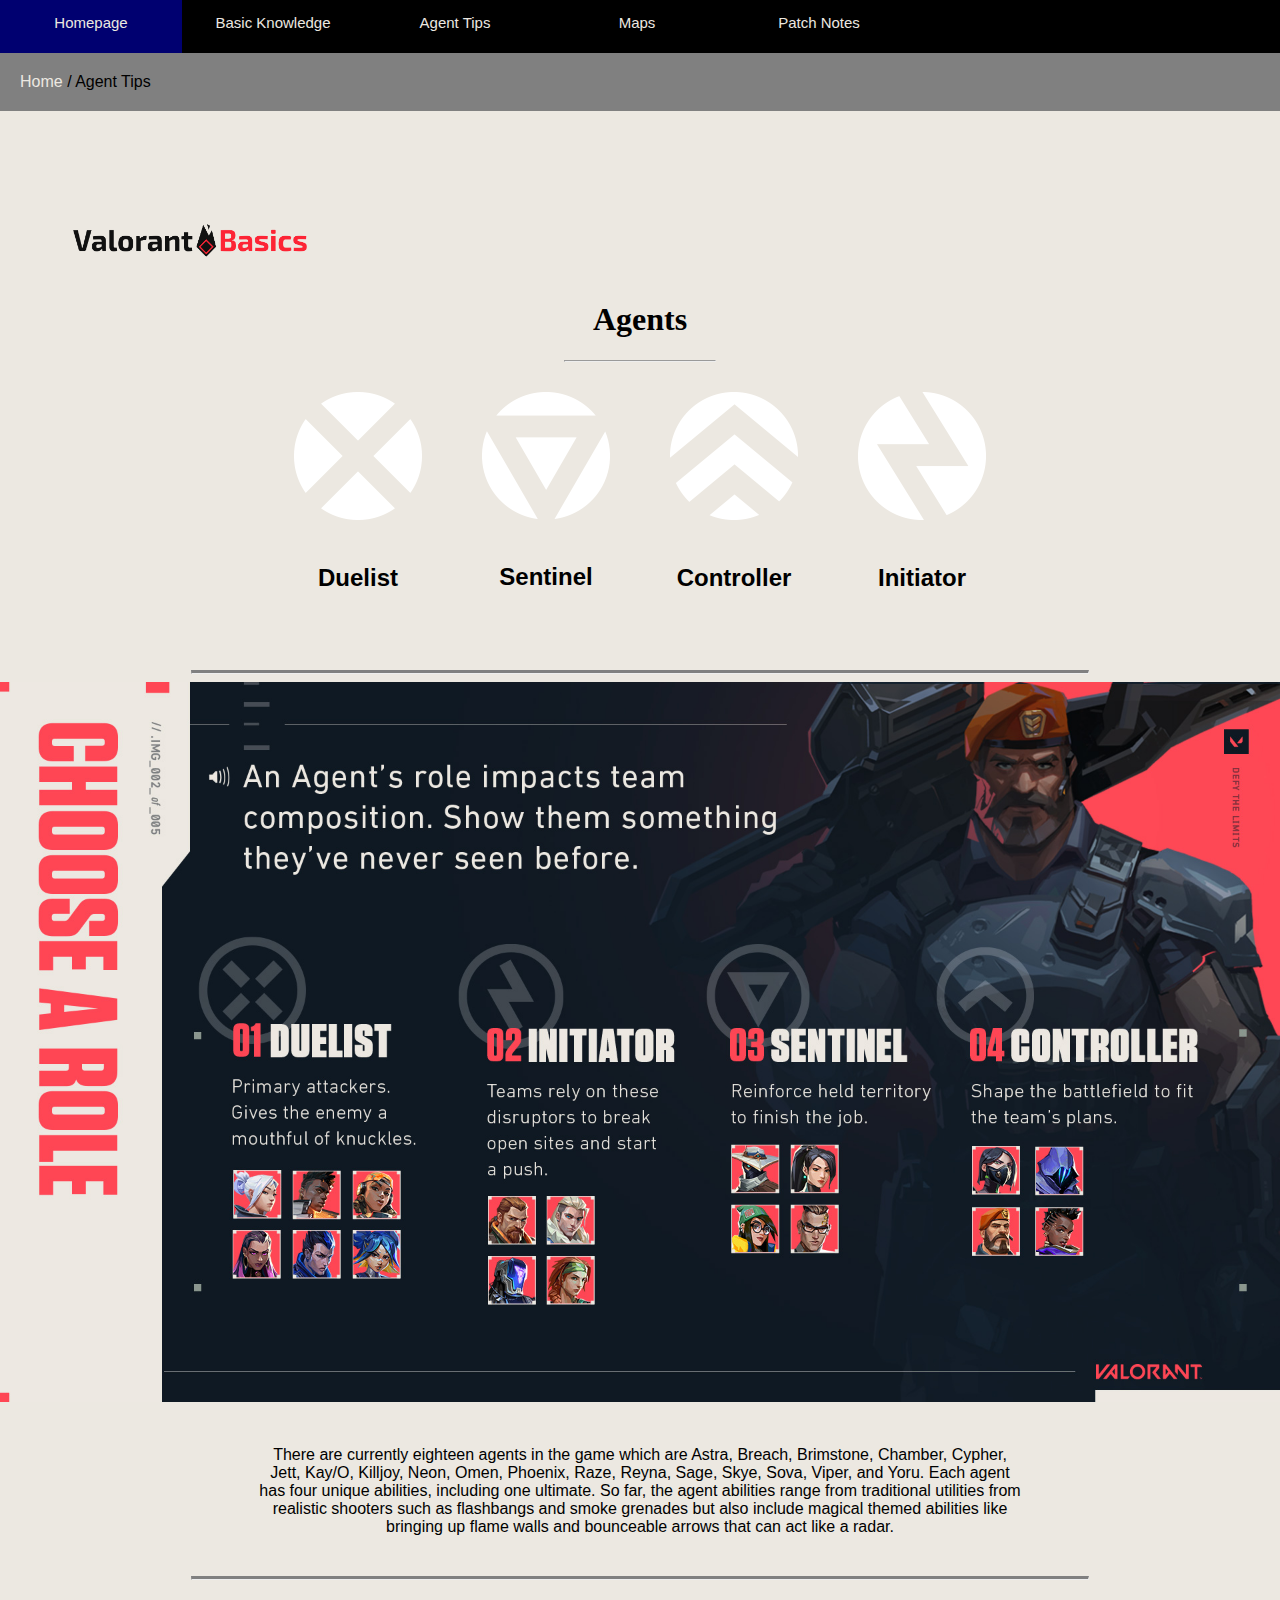
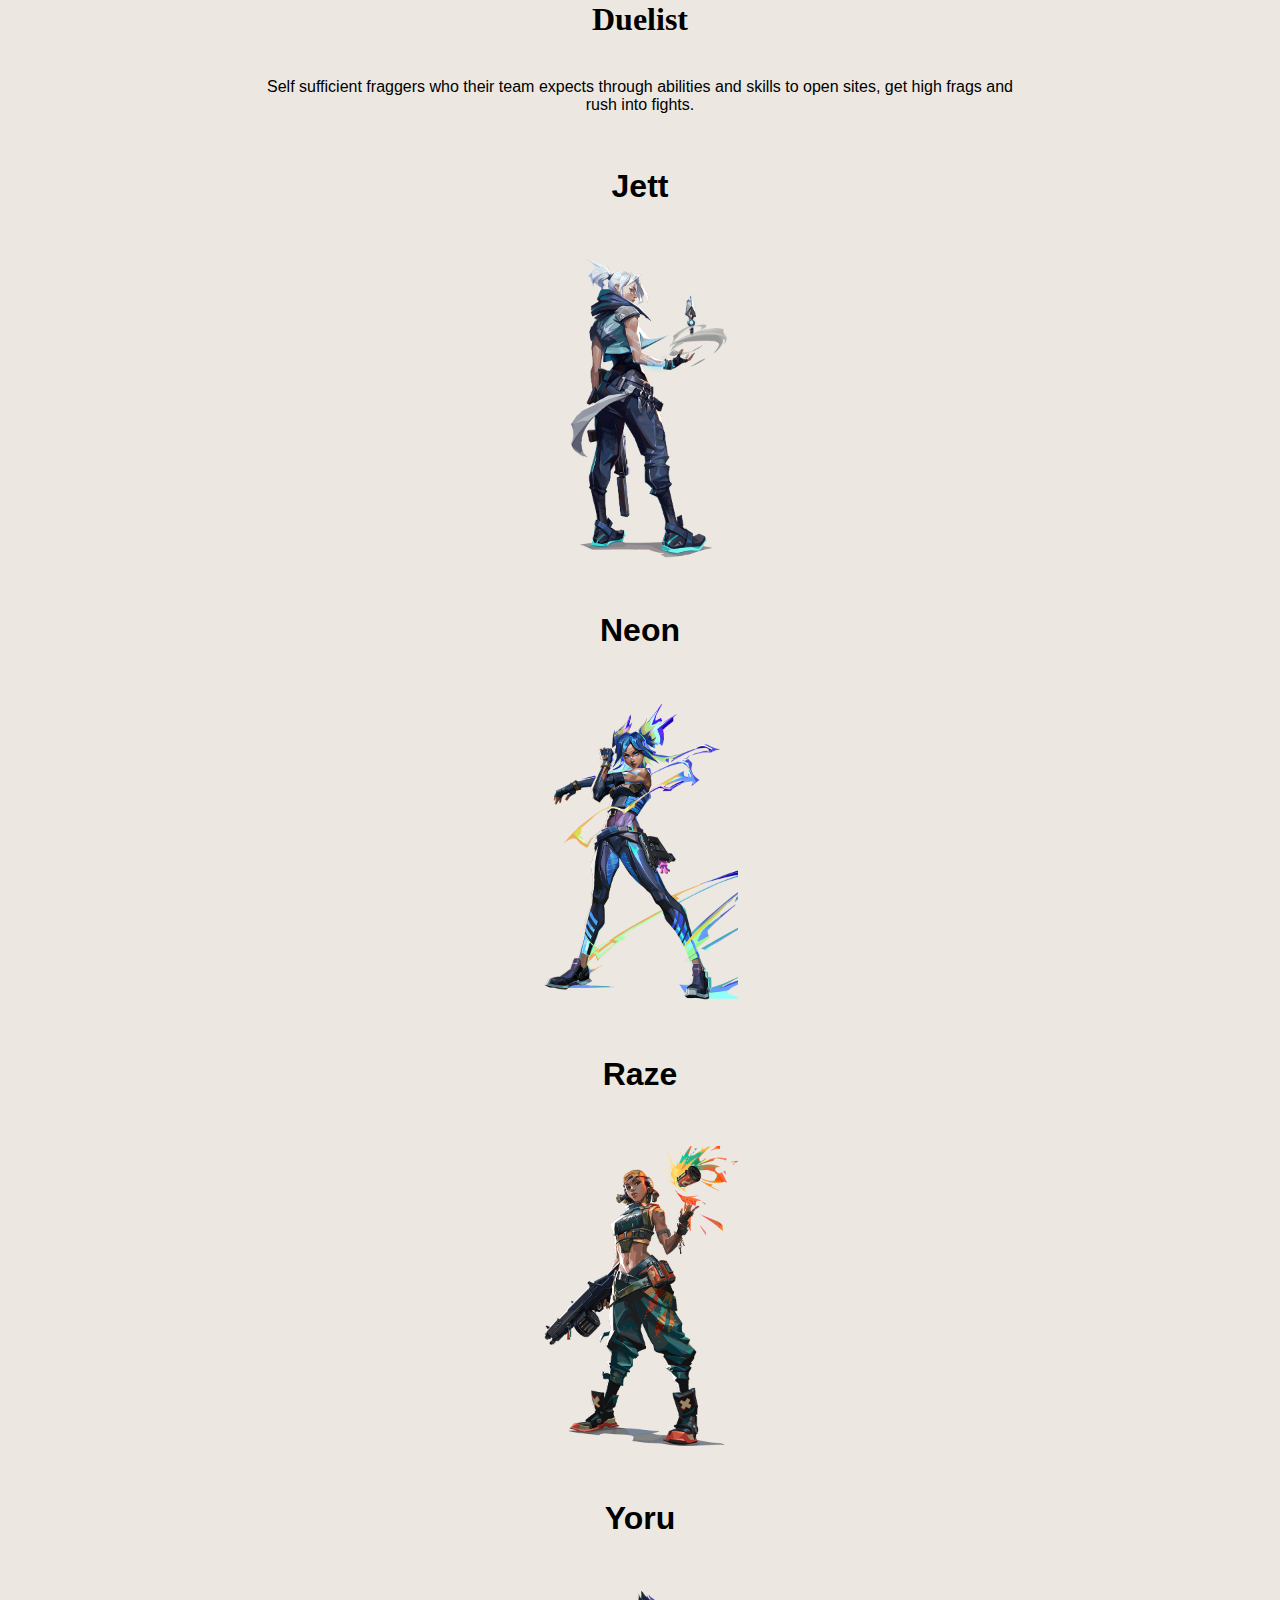
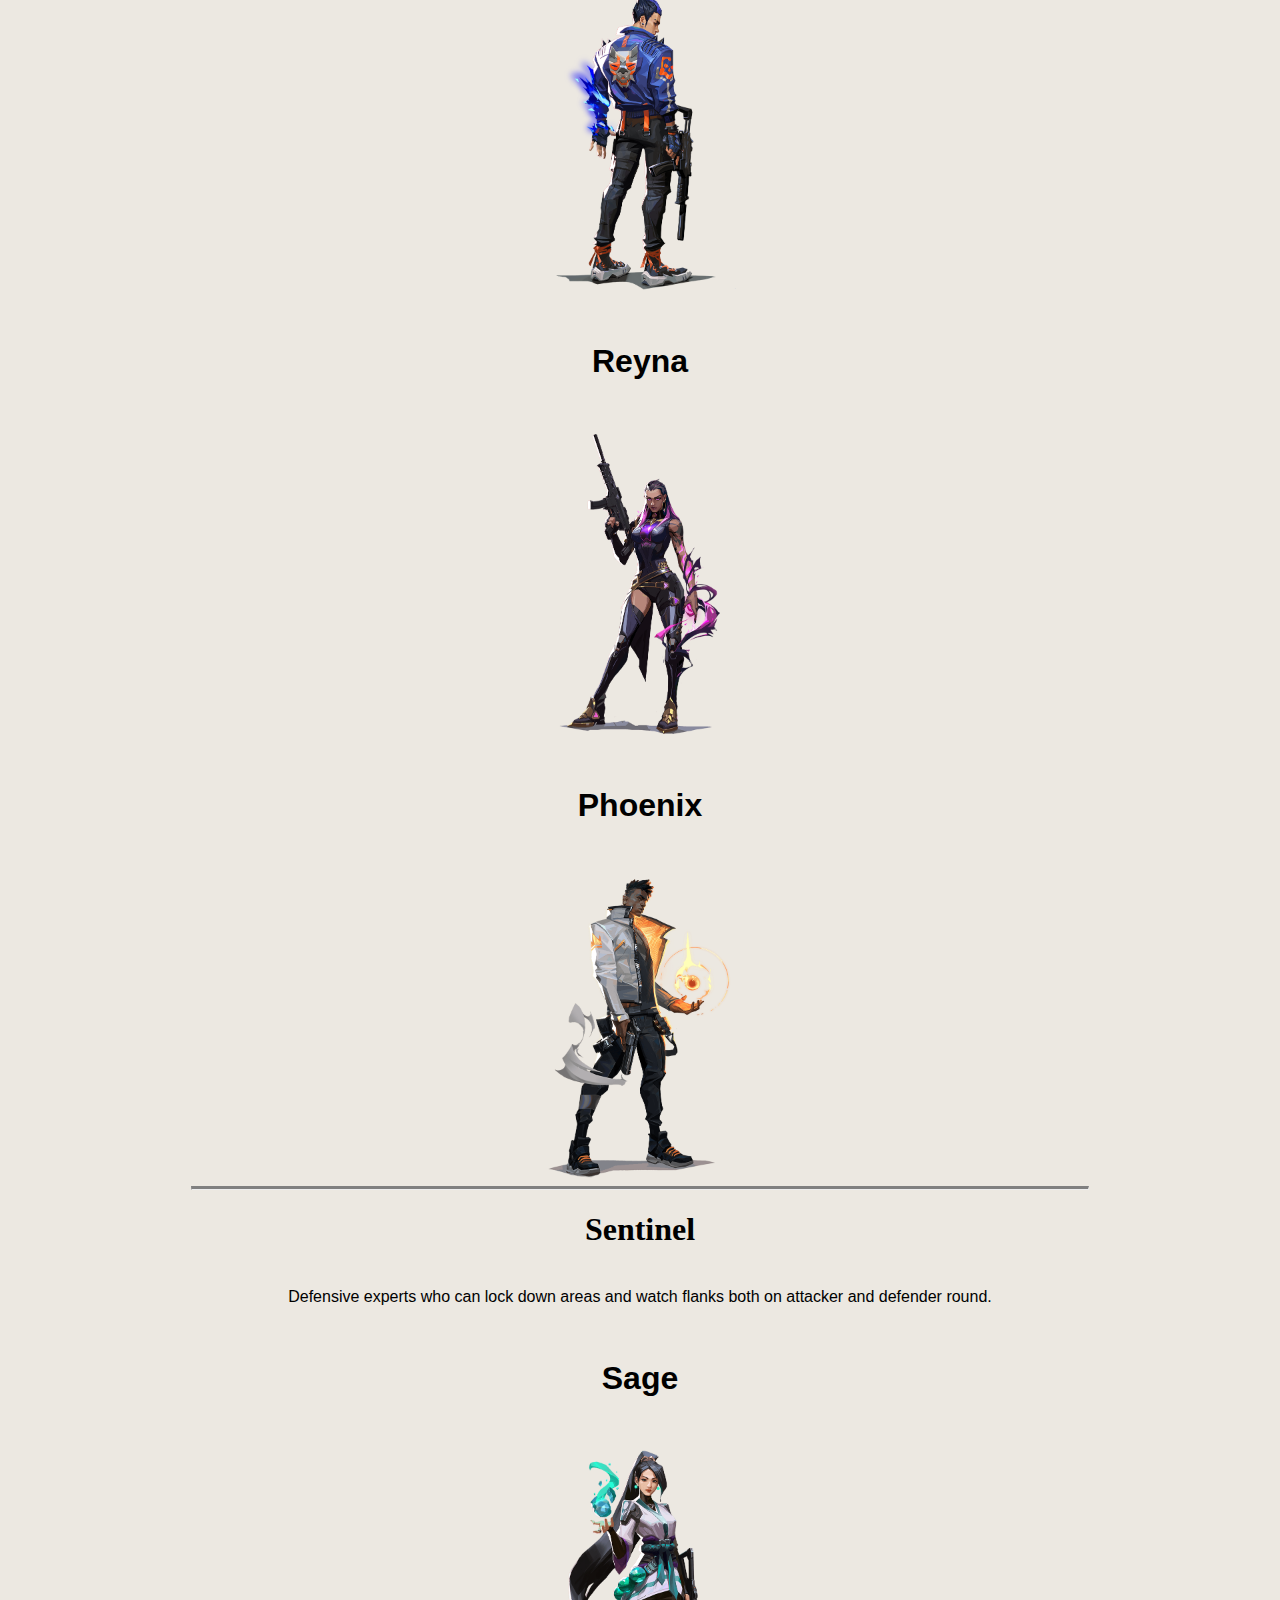
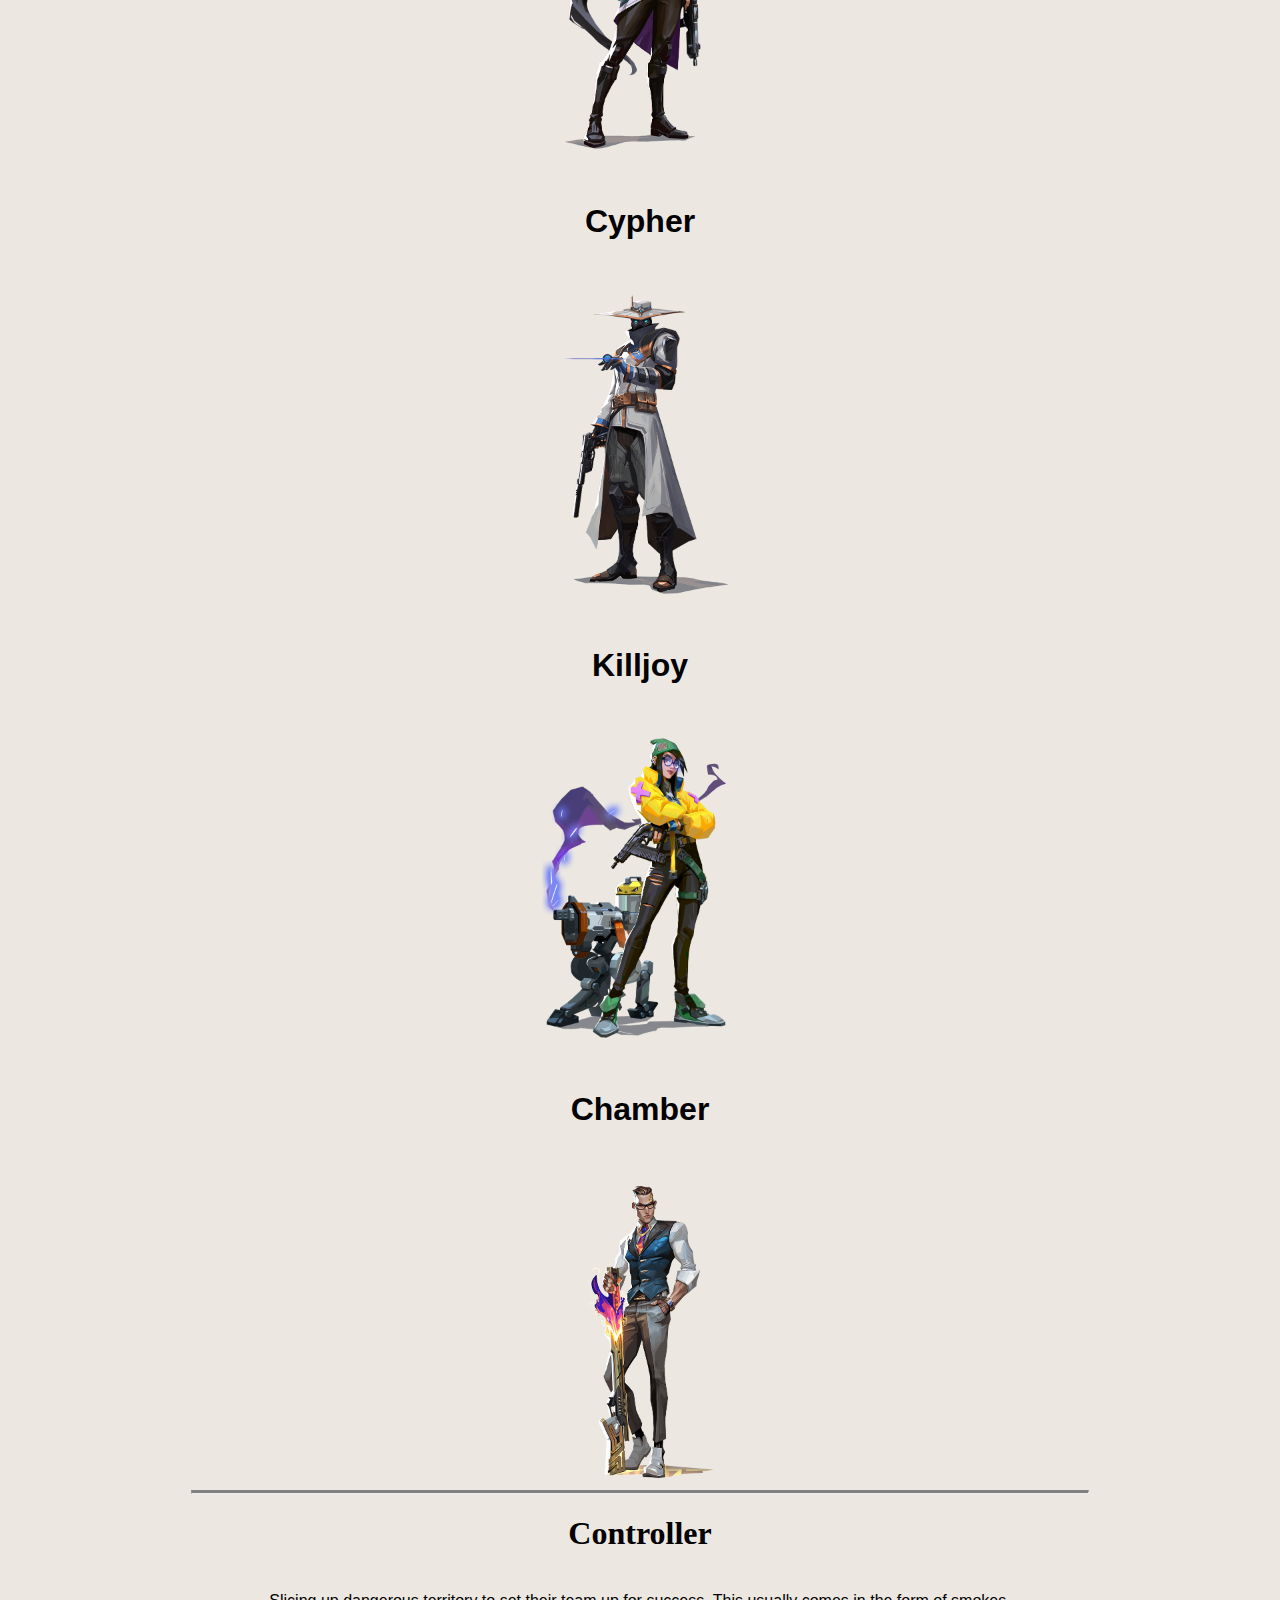
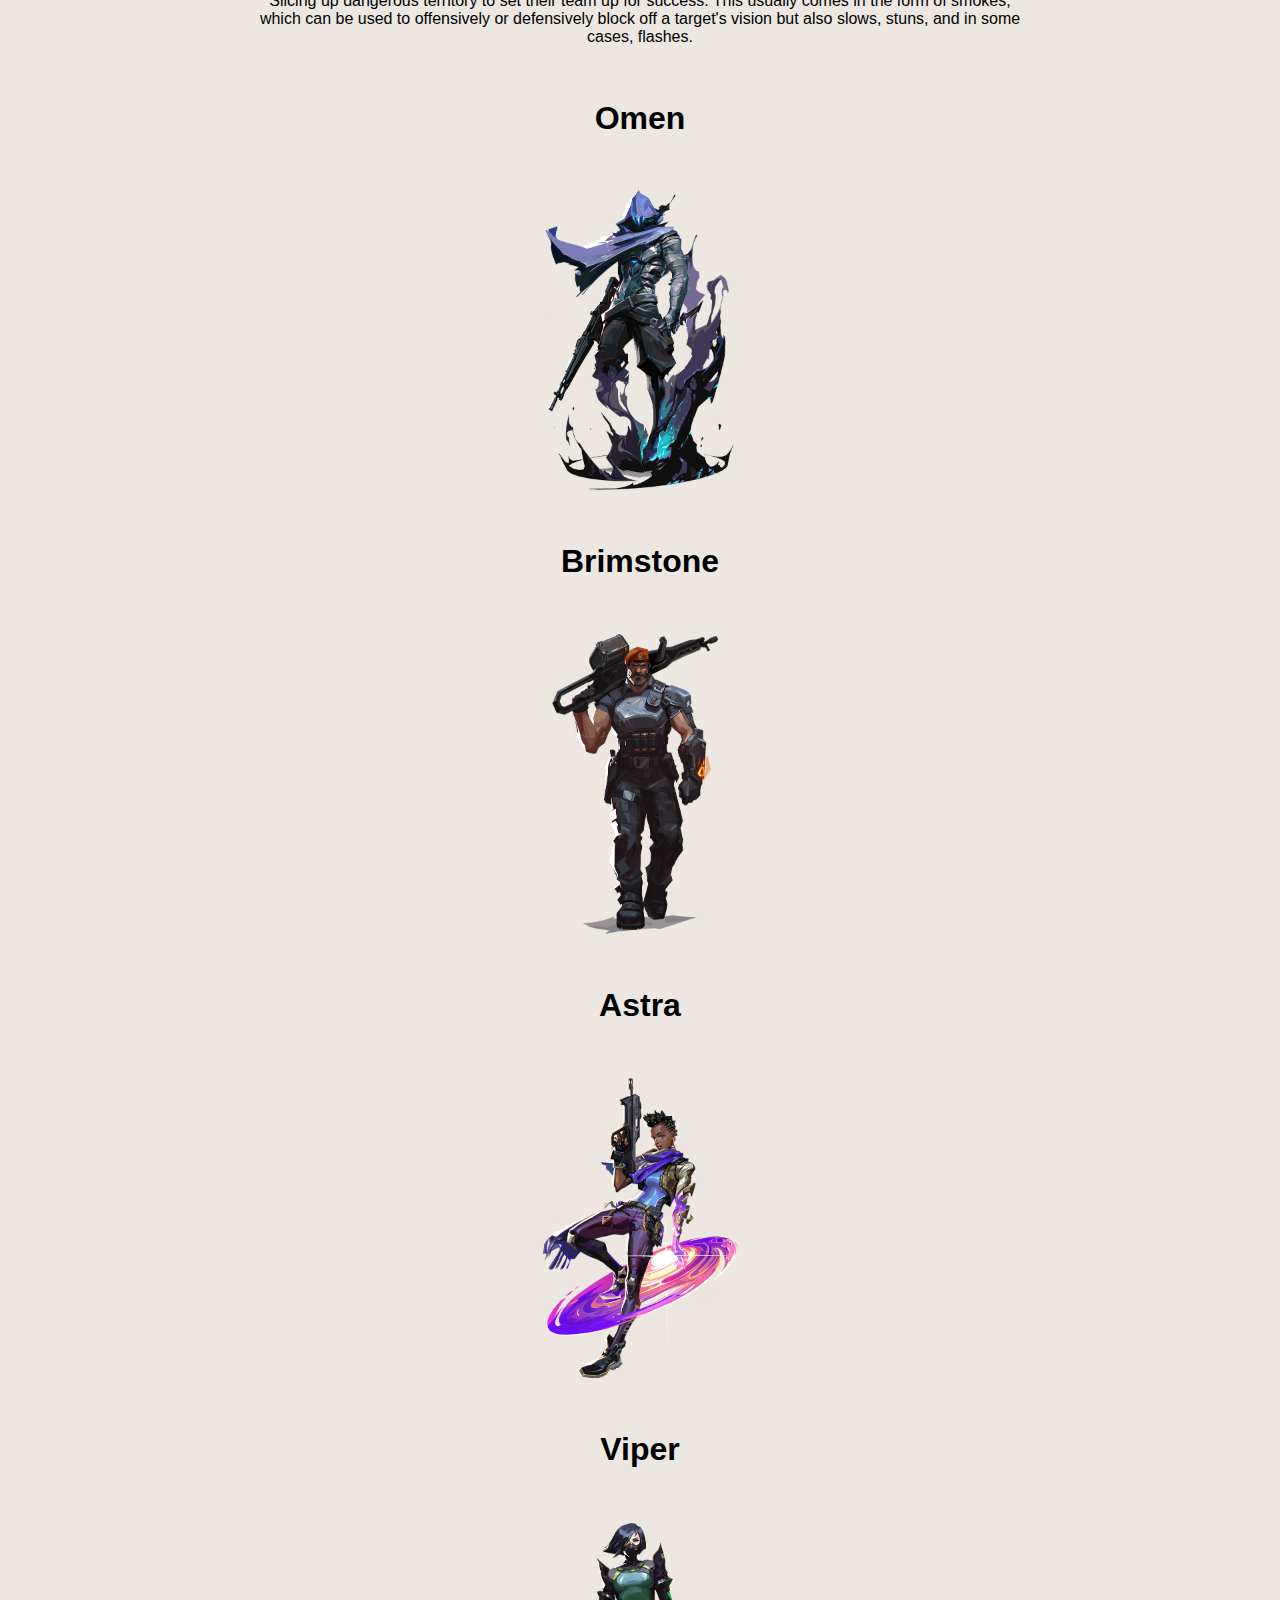
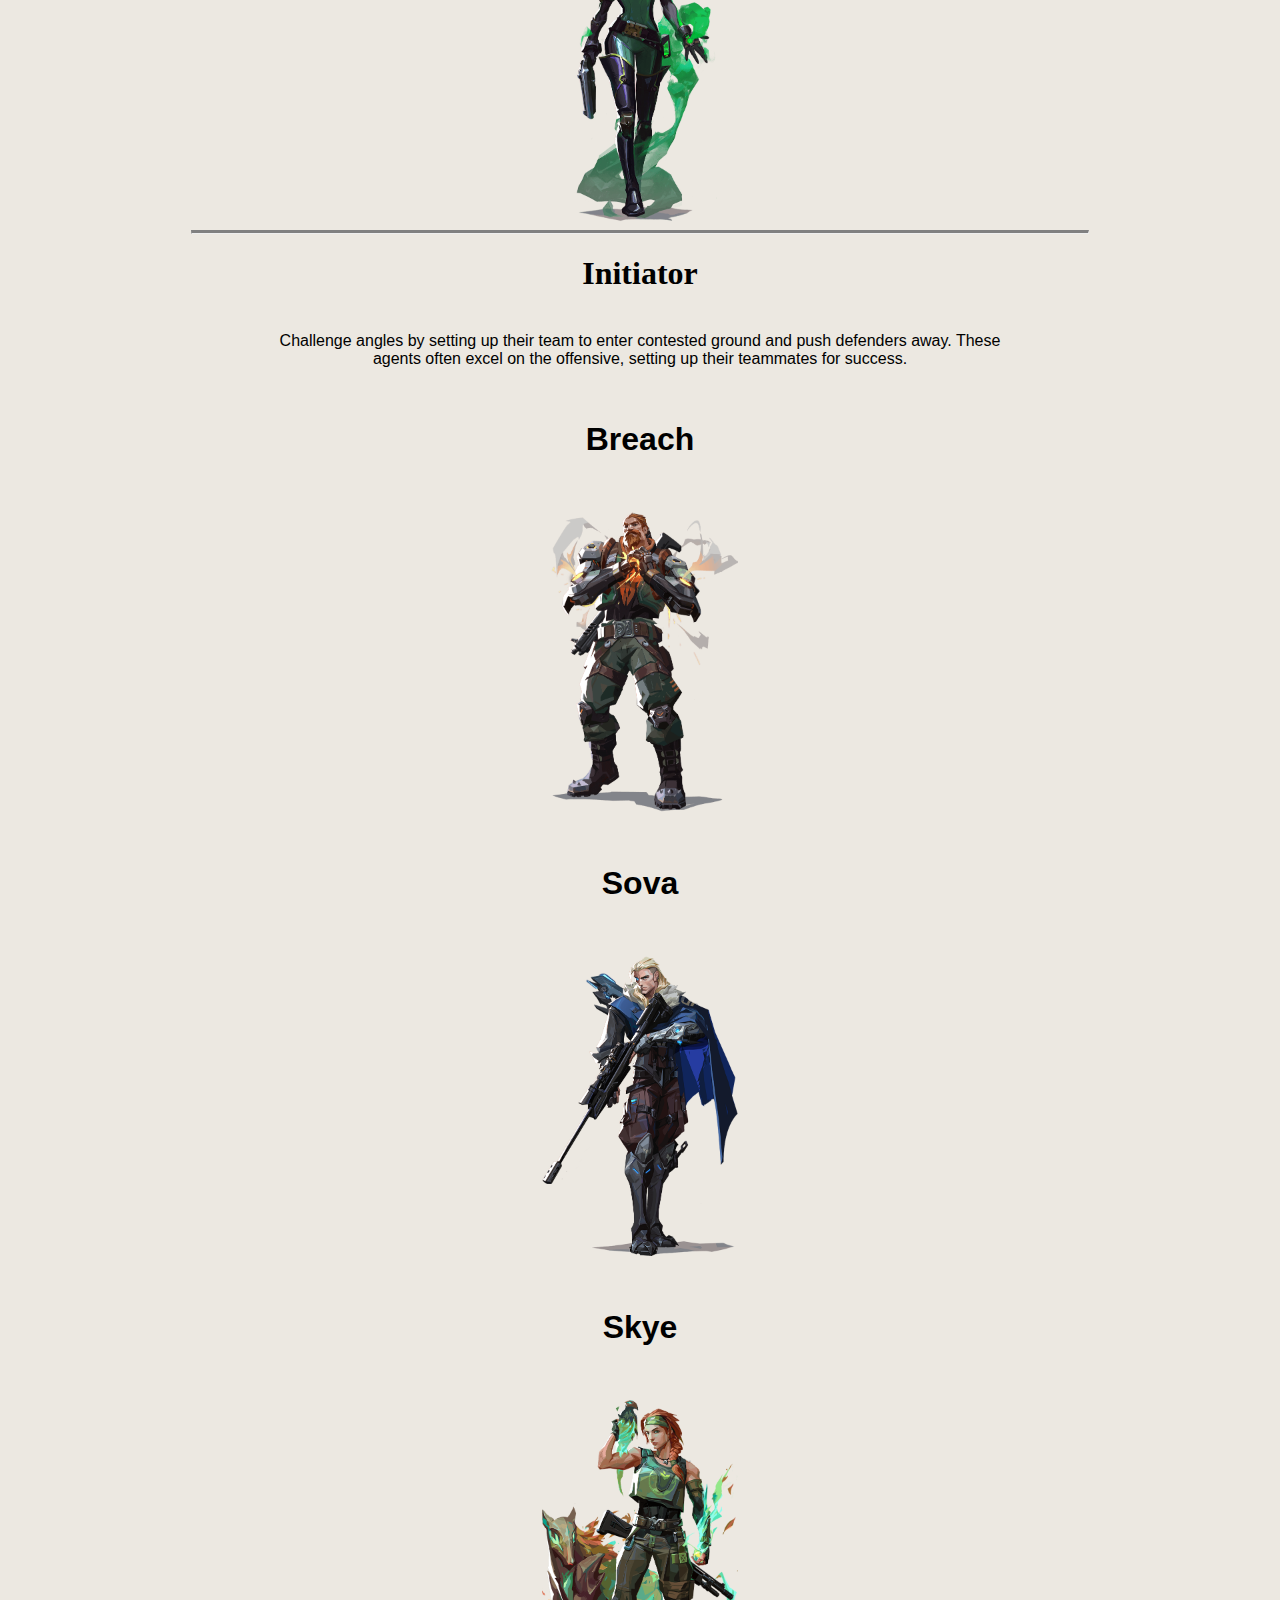
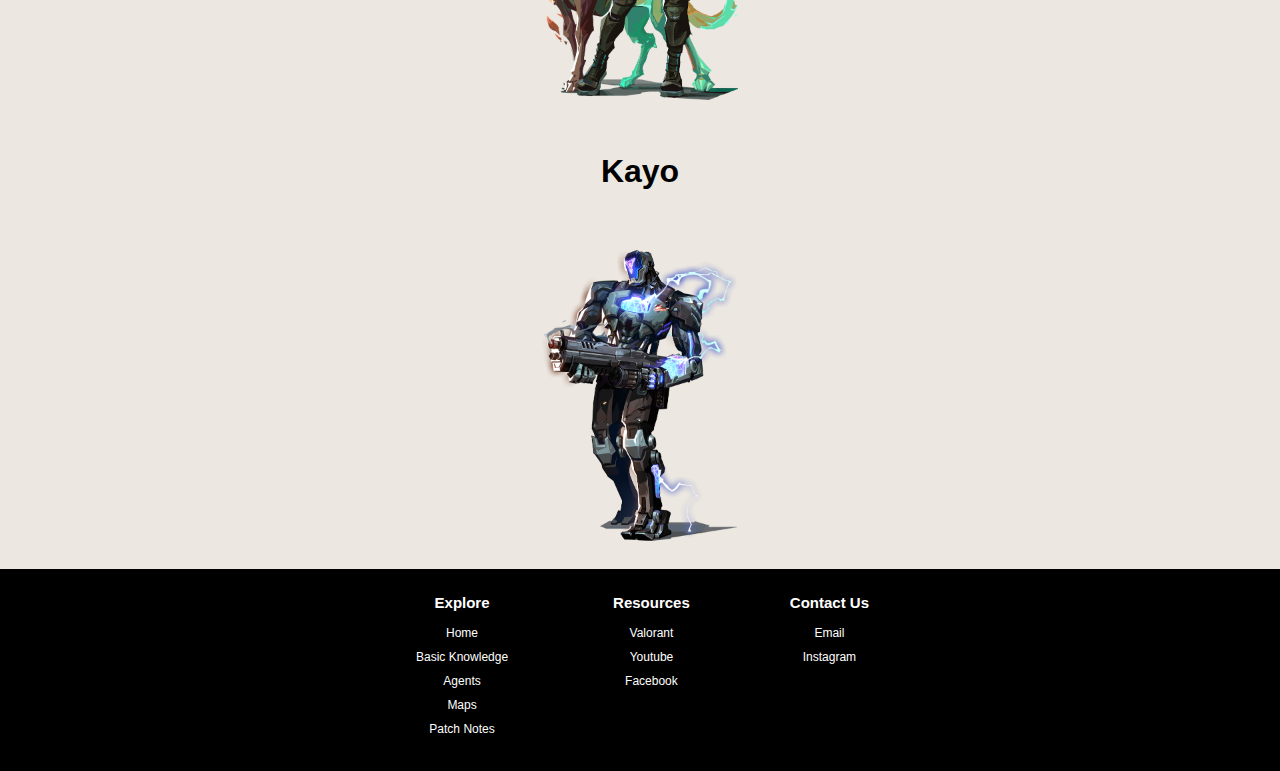
==== commit 5ec356f7: "Updated Footer  ++Link to email and Instagram" ====
--- a/Agent_Tips.html
+++ b/Agent_Tips.html
@@ -776,9 +776,8 @@
         </div>
         <div class="container">
             <h3>Contact Us</h3>
-            <a href="#">WhatsApp</a>
-            <a href="#">Instagram</a>
-            <a href="#">Facebook</a>
+            <a href="mailto:sebastyankur@gmail.com">Email</a>
+            <a href="https://www.instagram.com/valorantesports/">Instagram</a>
         </div>
     </footer>
 </html>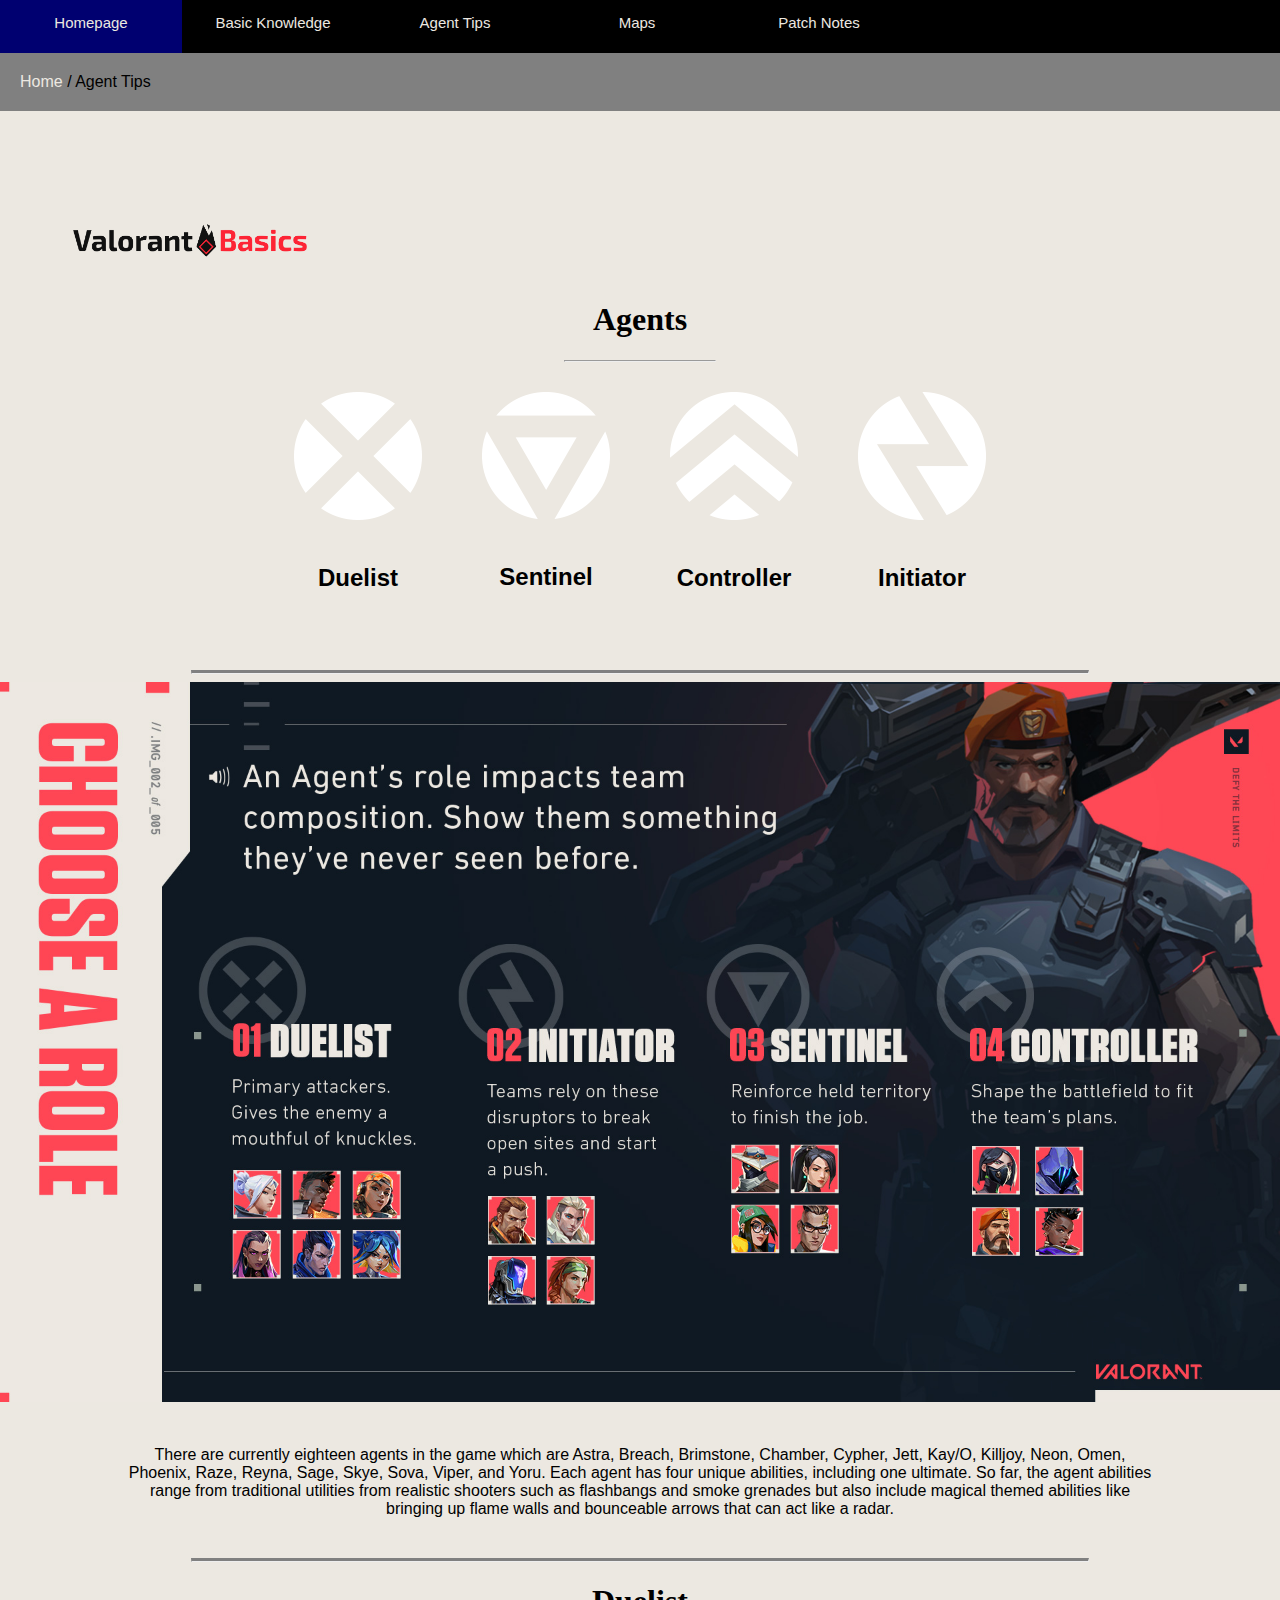
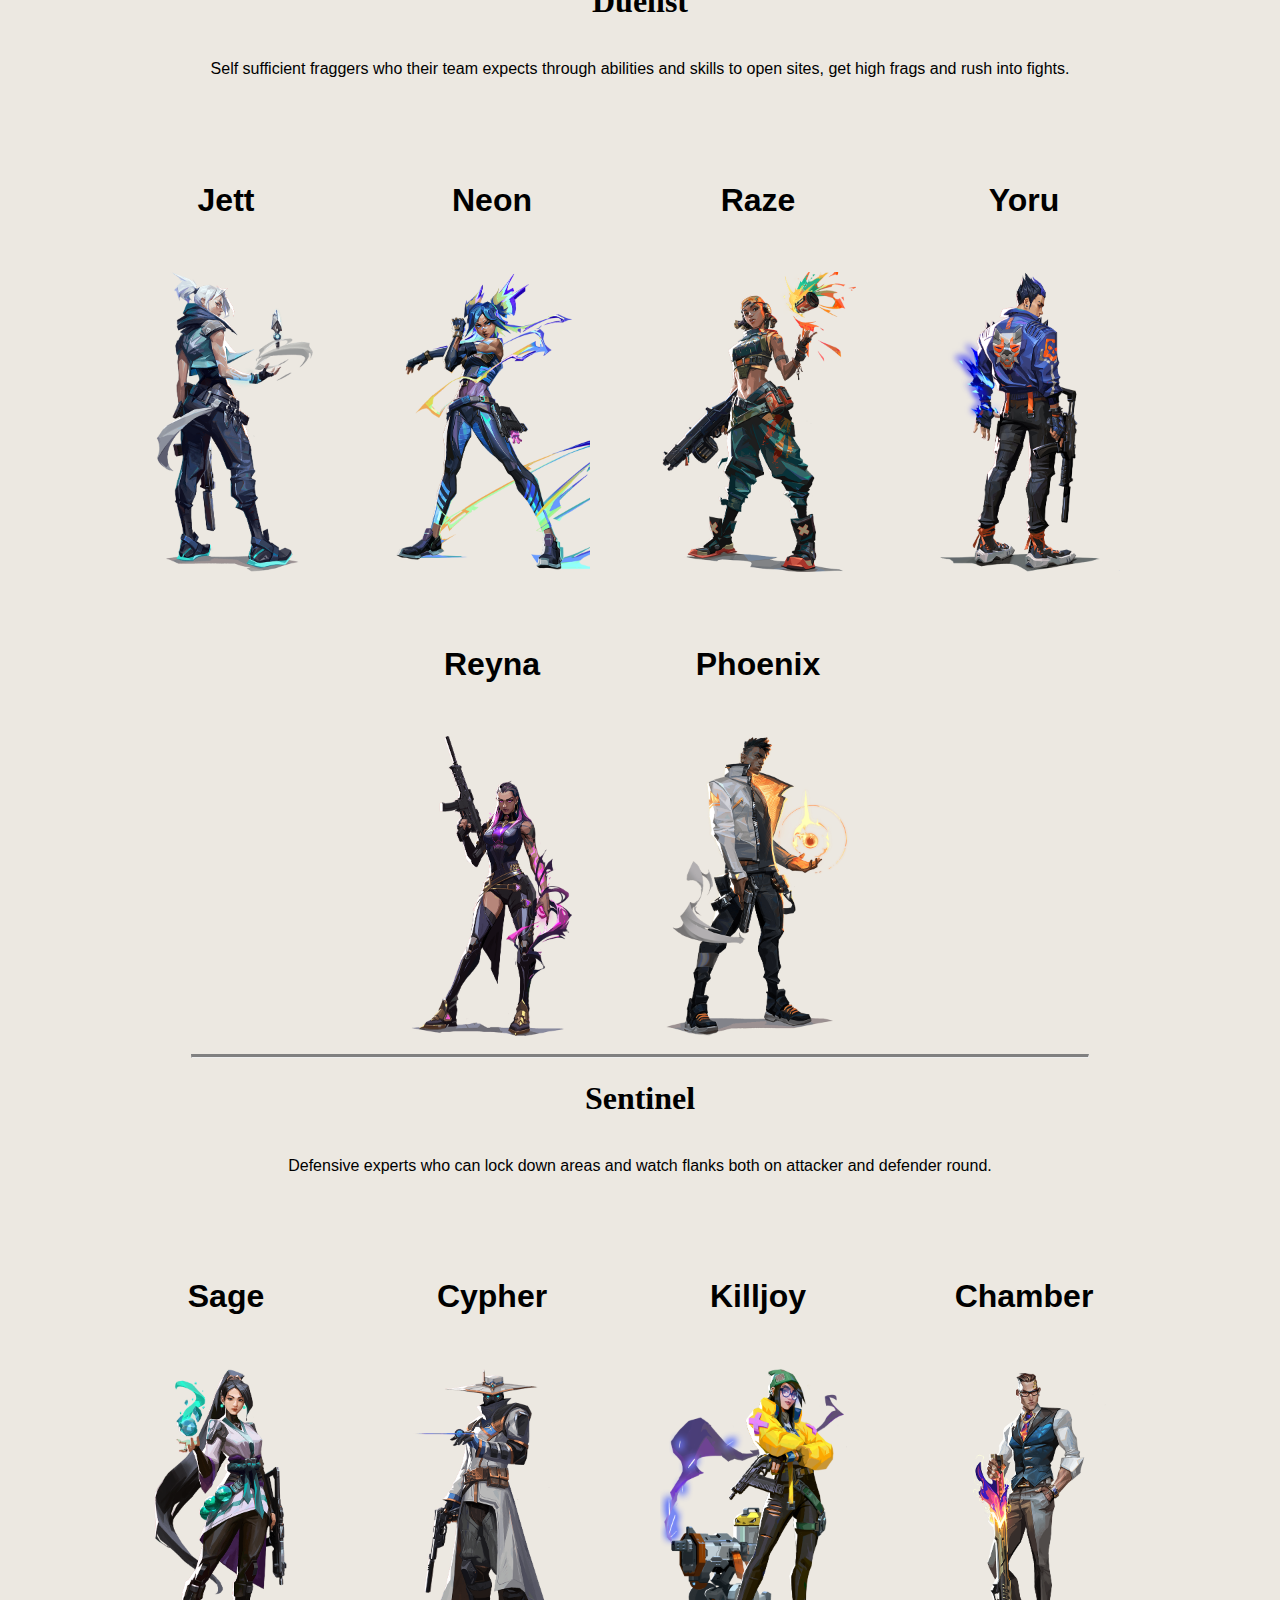
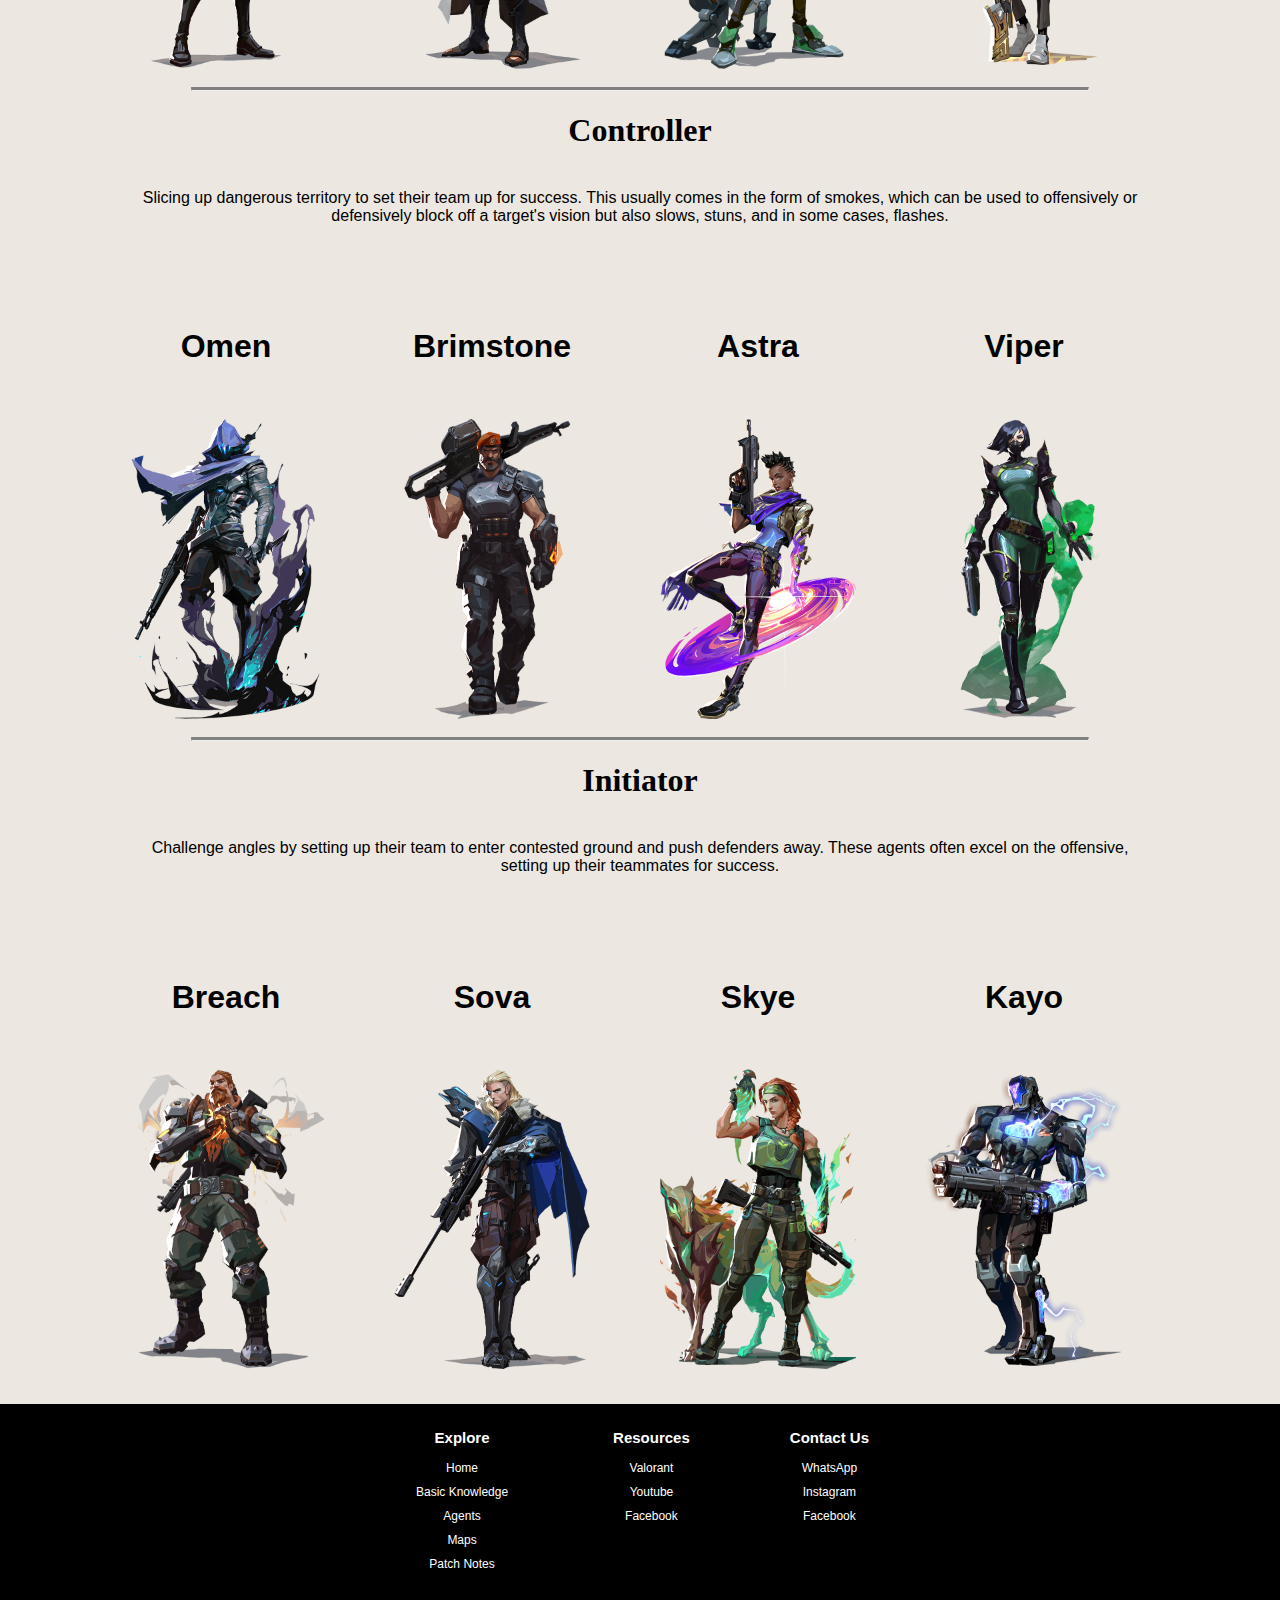
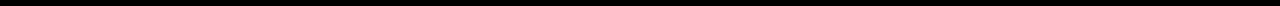
==== commit bb4063a7: "Change Display Format for Agents; PN Text Margins;" ====
--- a/Agent_Tips.html
+++ b/Agent_Tips.html
@@ -71,7 +71,7 @@
             <p>Self sufficient fraggers who their team expects through abilities and skills to open sites, get high frags and rush into fights.</p>
             <div class="agentBase">
                 <!--Jett Section-->
-                <div onclick="addOrRemoveContent('Jett')">
+                <div onclick="addOrRemoveContent('Jett')" class="agentIcon">
                     <h5>Jett</h5>
                     <img class="agent" src="Assets/role/Duelist/Jett.png" alt="Jett">
                 </div>
@@ -107,7 +107,7 @@
                 </div>
                 
                 <!--Neon Section-->
-                <div onclick="addOrRemoveContent('Neon')">                            
+                <div onclick="addOrRemoveContent('Neon')" class="agentIcon">
                     <h5>Neon</h5>
                     <img class="agent" src="Assets/role/Duelist/Neon.png" alt="Neon">
                 </div>
@@ -143,7 +143,7 @@
                 </div>
                 
                 <!--Raze Section-->
-                <div onclick="addOrRemoveContent('Raze')">
+                <div onclick="addOrRemoveContent('Raze')" class="agentIcon">
                     <h5>Raze</h5>
                     <img class="agent" src="Assets/role/Duelist/Raze.png" alt="Raze">
                 </div>
@@ -174,12 +174,12 @@
                             <img class="icon" src="Assets/role/Duelist/Raze_X.png" alt="Raze_X_Ability">
                             <h2>X - SHOWSTOPPER</h2>
                         </div>
-                        <p>EQUIP a rocket launcher. FIRE shoots a rocket that does massive area damage on contact with anything.</p>                        </div>
+                        <p>EQUIP a rocket launcher. FIRE shoots a rocket that does massive area damage on contact with anything.</p>
                     </div>
                 </div>
                 
                 <!--Yoru Section-->
-                <div onclick="addOrRemoveContent('Yoru')">
+                <div onclick="addOrRemoveContent('Yoru')" class="agentIcon">
                     <h5>Yoru</h5>
                     <img class="agent" src="Assets/role/Duelist/Yoru.png" alt="Yoru">
                 </div>
@@ -216,7 +216,7 @@
                 </div>
 
                 <!--Reyna Section-->
-                <div onclick="addOrRemoveContent('Reyna')">
+                <div onclick="addOrRemoveContent('Reyna')" class="agentIcon">
                     <h5>Reyna</h5>
                     <img class="agent" src="Assets/role/Duelist/Reyna.png" alt="Reyna">
                 </div>
@@ -252,7 +252,7 @@
                 </div>
 
                 <!--Pheonix Section-->
-                <div onclick="addOrRemoveContent('Pheonix')">
+                <div onclick="addOrRemoveContent('Pheonix')" class="agentIcon">
                     <h5>Phoenix</h5>
                     <img class="agent" src="Assets/role/Duelist/Phoenix.png" alt="Phoenix">
                 </div>
@@ -296,7 +296,7 @@
             <p>Defensive experts who can lock down areas and watch flanks both on attacker and defender round.</p>
             <div class="agentBase">
                 <!--Sage Section-->
-                <div onclick="addOrRemoveContent('Sage')">
+                <div onclick="addOrRemoveContent('Sage')" class="agentIcon">
                     <h5>Sage</h5>
                     <img class="agent" src="Assets/role/Sentinel/Sage.png" alt="Sage">
                 </div>
@@ -333,7 +333,7 @@
                 </div>
 
                 <!--Cypher Section-->
-                <div onclick="addOrRemoveContent('Cypher')">
+                <div onclick="addOrRemoveContent('Cypher')" class="agentIcon">
                     <h5>Cypher</h5>
                     <img class="agent" src="Assets/role/Sentinel/Cypher.png" alt="Cypher">
                 </div>
@@ -370,7 +370,7 @@
                 </div>
 
                 <!--KillJoy Section-->
-                <div onclick="addOrRemoveContent('KillJoy')">
+                <div onclick="addOrRemoveContent('KillJoy')" class="agentIcon">
                     <h5>Killjoy</h5>
                     <img class="agent" src="Assets/role/Sentinel/KillJoy.png" alt="KillJoy">
                 </div>
@@ -406,7 +406,7 @@
                 </div>
 
                 <!--Chamber Section-->
-                <div onclick="addOrRemoveContent('Chamber')">
+                <div onclick="addOrRemoveContent('Chamber')" class="agentIcon">
                     <h5>Chamber</h5>
                     <img class="agent" src="Assets/role/Sentinel/Chamber.png" alt="Chamber">
                 </div>
@@ -450,7 +450,7 @@
             <p>Slicing up dangerous territory to set their team up for success. This usually comes in the form of smokes, which can be used to offensively or defensively block off a target's vision but also slows, stuns, and in some cases, flashes.</p>
             <div class="agentBase">
                 <!--Omen Section-->
-                <div onclick="addOrRemoveContent('Omen')">
+                <div onclick="addOrRemoveContent('Omen')" class="agentIcon">
                     <h5>Omen</h5>
                     <img class="agent" src="Assets/role/Controller/Omen.png" alt="Omen">
                 </div>
@@ -487,7 +487,7 @@
                 </div>
 
                 <!--Brimstone Section-->
-                <div onclick="addOrRemoveContent('Brimstone')">
+                <div onclick="addOrRemoveContent('Brimstone')" class="agentIcon">
                     <h5>Brimstone</h5>
                     <img class="agent" src="Assets/role/Controller/Brimstone.png" alt="Brimstone">
                 </div>
@@ -524,7 +524,7 @@
                 </div>
                 
                 <!--Astra Section-->
-                <div onclick="addOrRemoveContent('Astra')">
+                <div onclick="addOrRemoveContent('Astra')" class="agentIcon">
                     <h5>Astra</h5>
                     <img class="agent" src="Assets/role/Controller/Astra.png" alt="Astra">
                 </div>
@@ -560,7 +560,7 @@
                 </div>
 
                 <!--Viper Section-->
-                <div onclick="addOrRemoveContent('Viper')">
+                <div onclick="addOrRemoveContent('Viper')" class="agentIcon">
                     <h5>Viper</h5>
                     <img class="agent" src="Assets/role/Controller/Viper.png" alt="Viper">
                 </div>
@@ -605,7 +605,7 @@
             <p>Challenge angles by setting up their team to enter contested ground and push defenders away. These agents often excel on the offensive, setting up their teammates for success. </p>
             <div class="agentBase">
                 <!--Breach Section-->
-                <div onclick="addOrRemoveContent('Breach')">
+                <div onclick="addOrRemoveContent('Breach')" class="agentIcon">
                     <h5>Breach</h5>
                     <img class="agent" src="Assets/role/Initiator/Breach.png" alt="Breach">
                 </div>
@@ -642,7 +642,7 @@
                 </div>
                 
                 <!--Sova Section-->
-                <div onclick="addOrRemoveContent('Sova')">
+                <div onclick="addOrRemoveContent('Sova')" class="agentIcon">
                     <h5>Sova</h5>
                     <img class="agent" src="Assets/role/Initiator/Sova.png" alt="Sova">
                 </div>
@@ -678,7 +678,7 @@
                 </div>
 
                 <!--Skye Section-->
-                <div onclick="addOrRemoveContent('Skye')">
+                <div onclick="addOrRemoveContent('Skye')" class="agentIcon">
                     <h5>Skye</h5>
                     <img class="agent" src="Assets/role/Initiator/Skye.png" alt="Skye">
                 </div>
@@ -715,7 +715,7 @@
                 </div>
 
                 <!--Kayo Section-->
-                <div onclick="addOrRemoveContent('Kayo')">
+                <div onclick="addOrRemoveContent('Kayo')" class="agentIcon">
                     <h5>Kayo</h5>
                     <img class="agent" src="Assets/role/Initiator/Kayo.png" alt="Sova">
                 </div>
@@ -776,8 +776,9 @@
         </div>
         <div class="container">
             <h3>Contact Us</h3>
-            <a href="mailto:sebastyankur@gmail.com">Email</a>
-            <a href="https://www.instagram.com/valorantesports/">Instagram</a>
+            <a href="#">WhatsApp</a>
+            <a href="#">Instagram</a>
+            <a href="#">Facebook</a>
         </div>
     </footer>
 </html>--- a/Styles.css
+++ b/Styles.css
@@ -56,7 +56,7 @@
 }
 
 body p {
-    margin: 40px 20% 40px 20%;
+    margin: 40px 10% 40px 10%;
 }
 /*End*/
 
@@ -259,6 +259,7 @@
 
 .patchNoteBody h2, .patchNoteBody p, .patchNoteBody ul {
     text-align: left;
+    margin: 20px 20% 30px 5%;
 }
 
 .patchNoteBody h2 {
@@ -459,6 +460,17 @@
     color: white;
 }
 
+.agentBase {
+    display: flex;
+    flex-direction: row;
+    flex-wrap: wrap;
+    justify-content: center;
+}
+
+.agentBase div.agentIcon {
+    margin: 10px 50px 10px 20px;
+}
+
 .abilityBase {
     display:flex; 
     flex-direction: row; 
@@ -479,4 +491,5 @@
 
 .abilityBase h2 {
     font-size: 1.25em;
-}+}
+
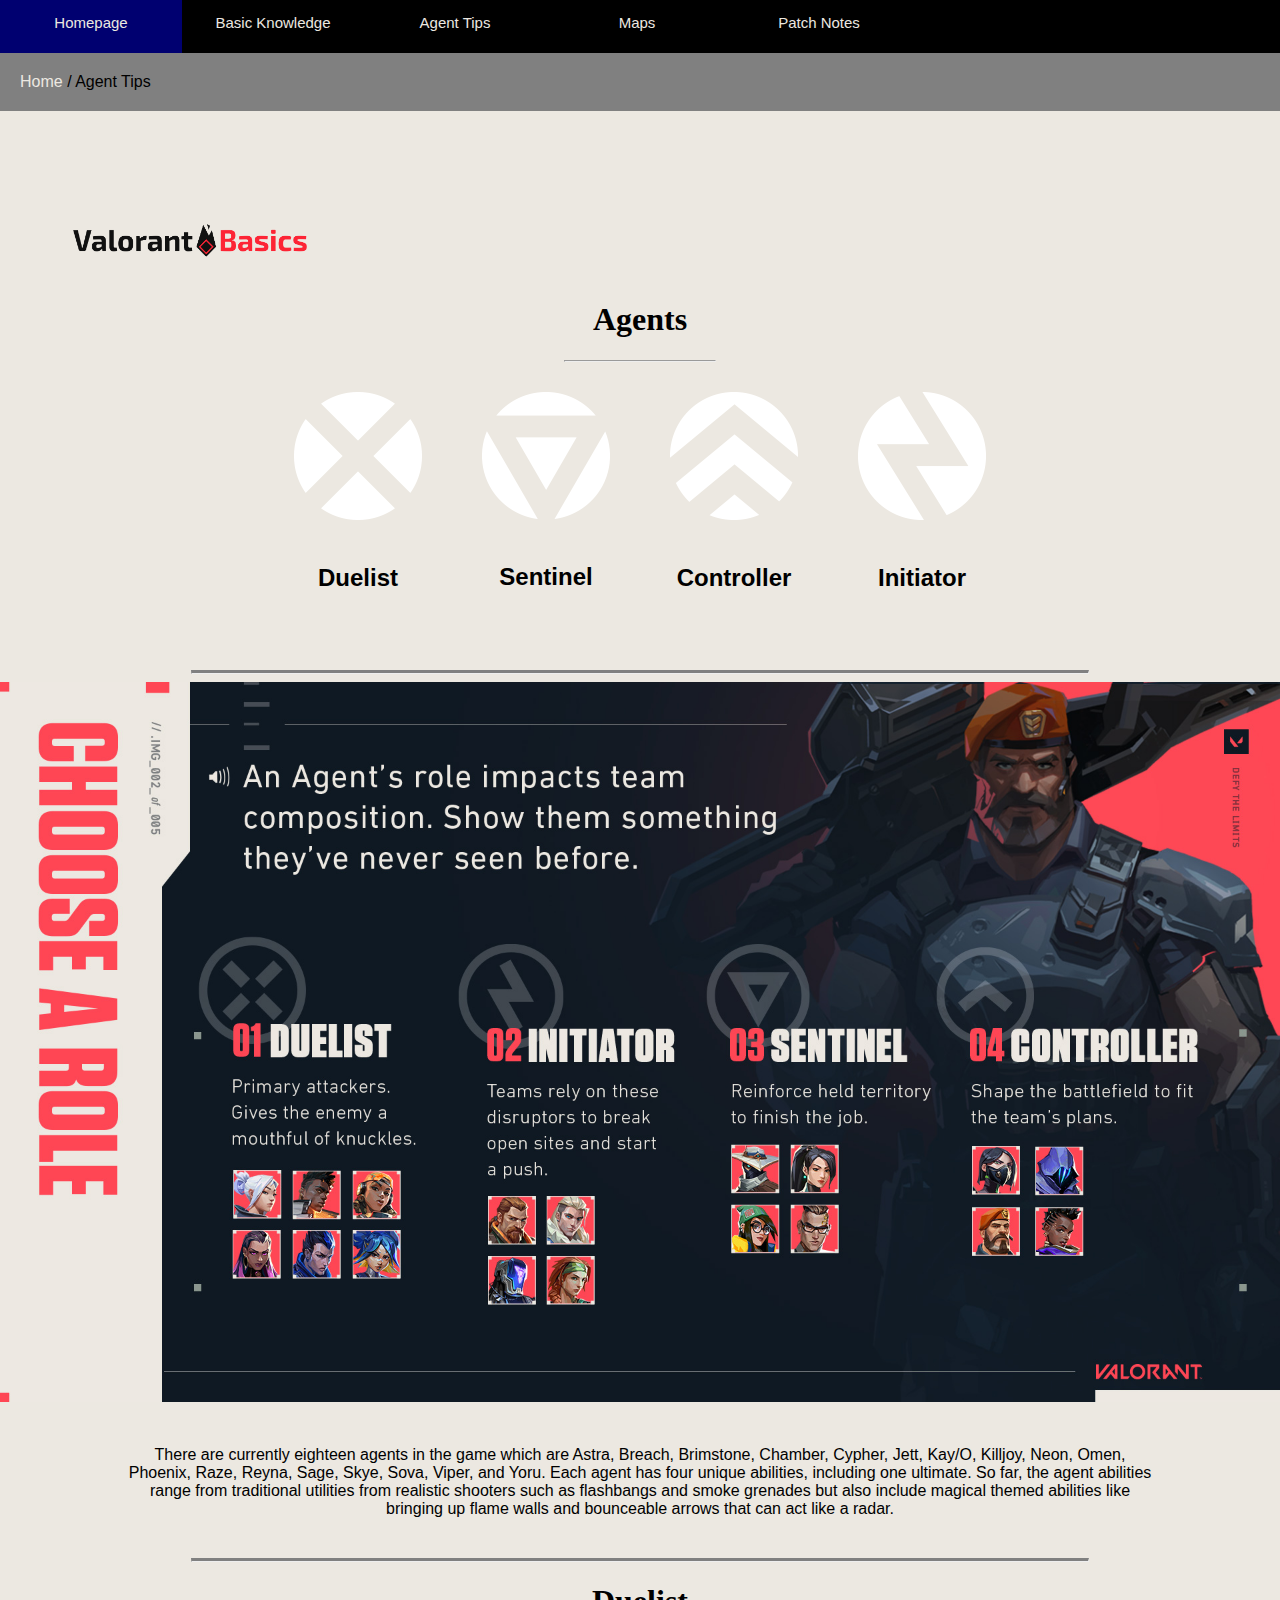
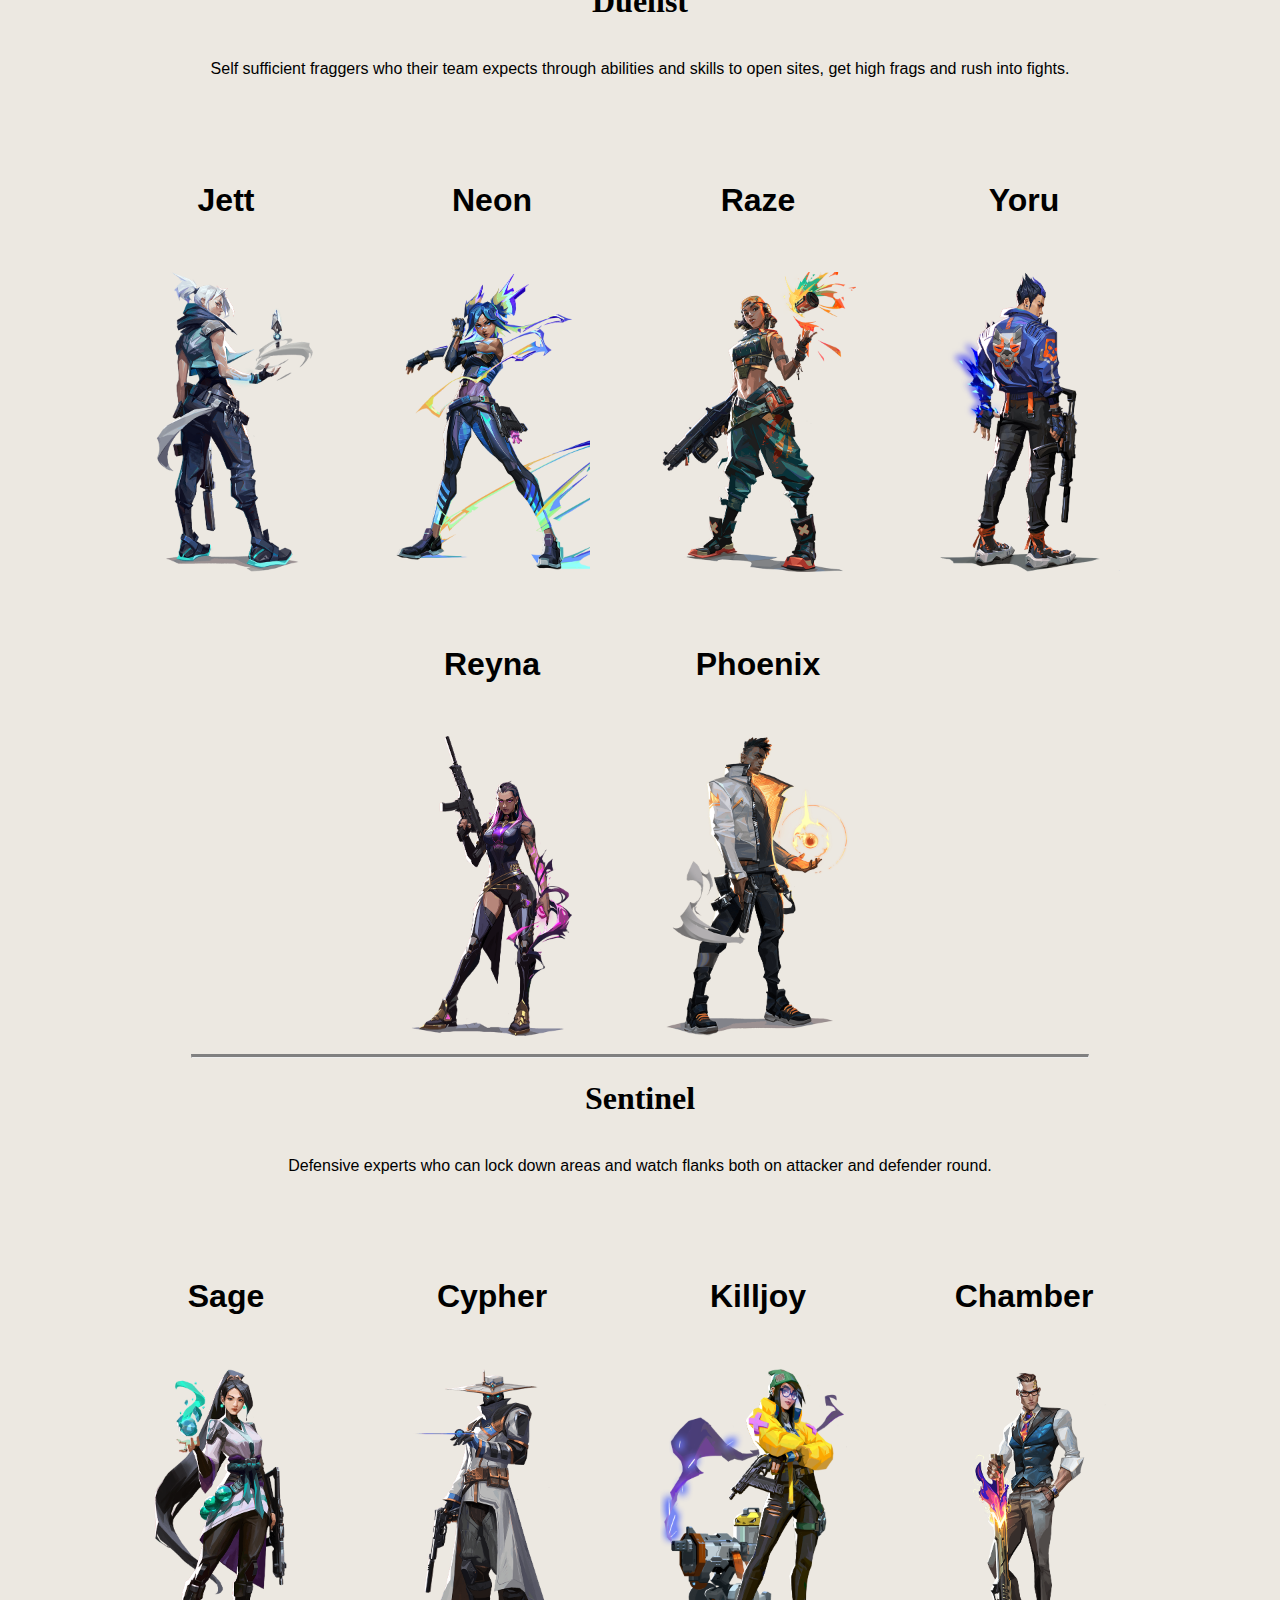
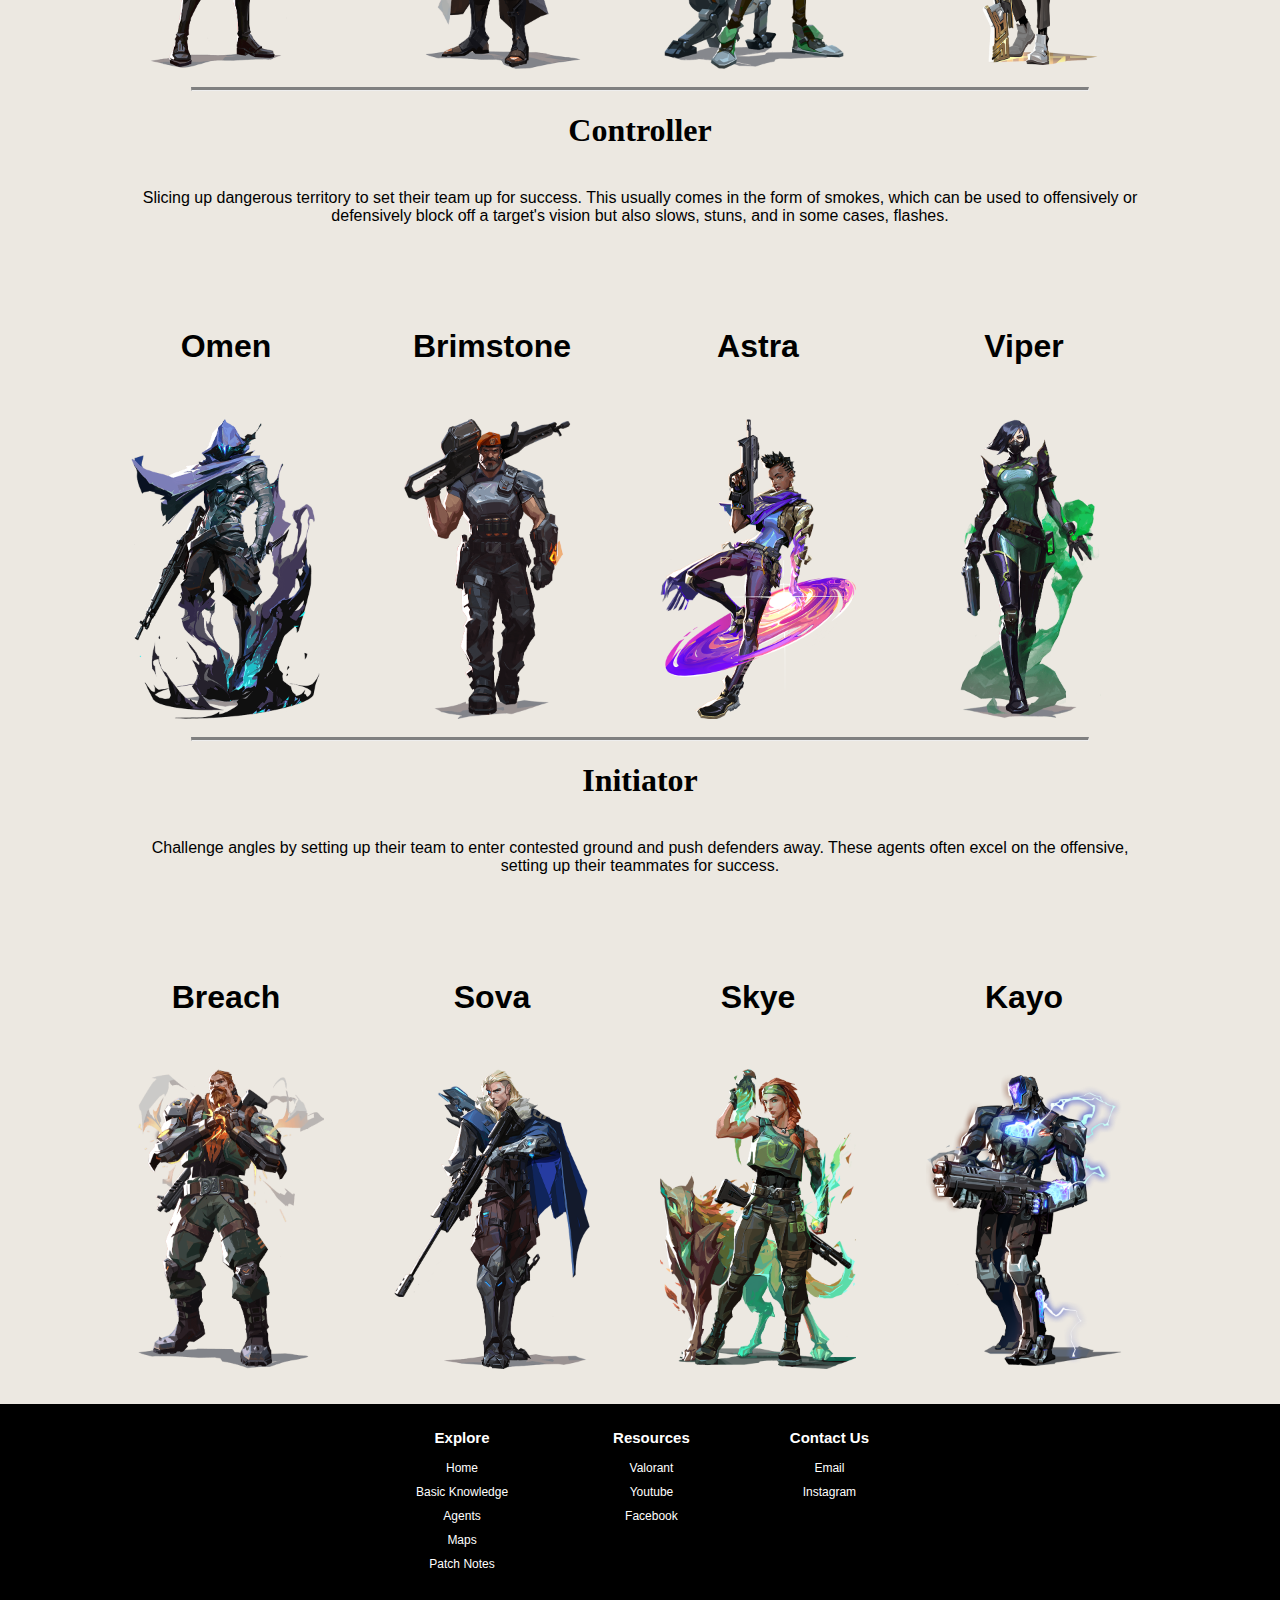
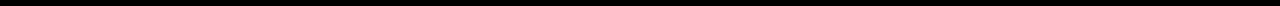
==== commit 0903f66c: "Merge branch 'main' of https://github.com/sebastyankur/ValorantBasic" ====
--- a/Agent_Tips.html
+++ b/Agent_Tips.html
@@ -776,9 +776,8 @@
         </div>
         <div class="container">
             <h3>Contact Us</h3>
-            <a href="#">WhatsApp</a>
-            <a href="#">Instagram</a>
-            <a href="#">Facebook</a>
+            <a href="mailto:sebastyankur@gmail.com">Email</a>
+            <a href="https://www.instagram.com/valorantesports/">Instagram</a>
         </div>
     </footer>
 </html>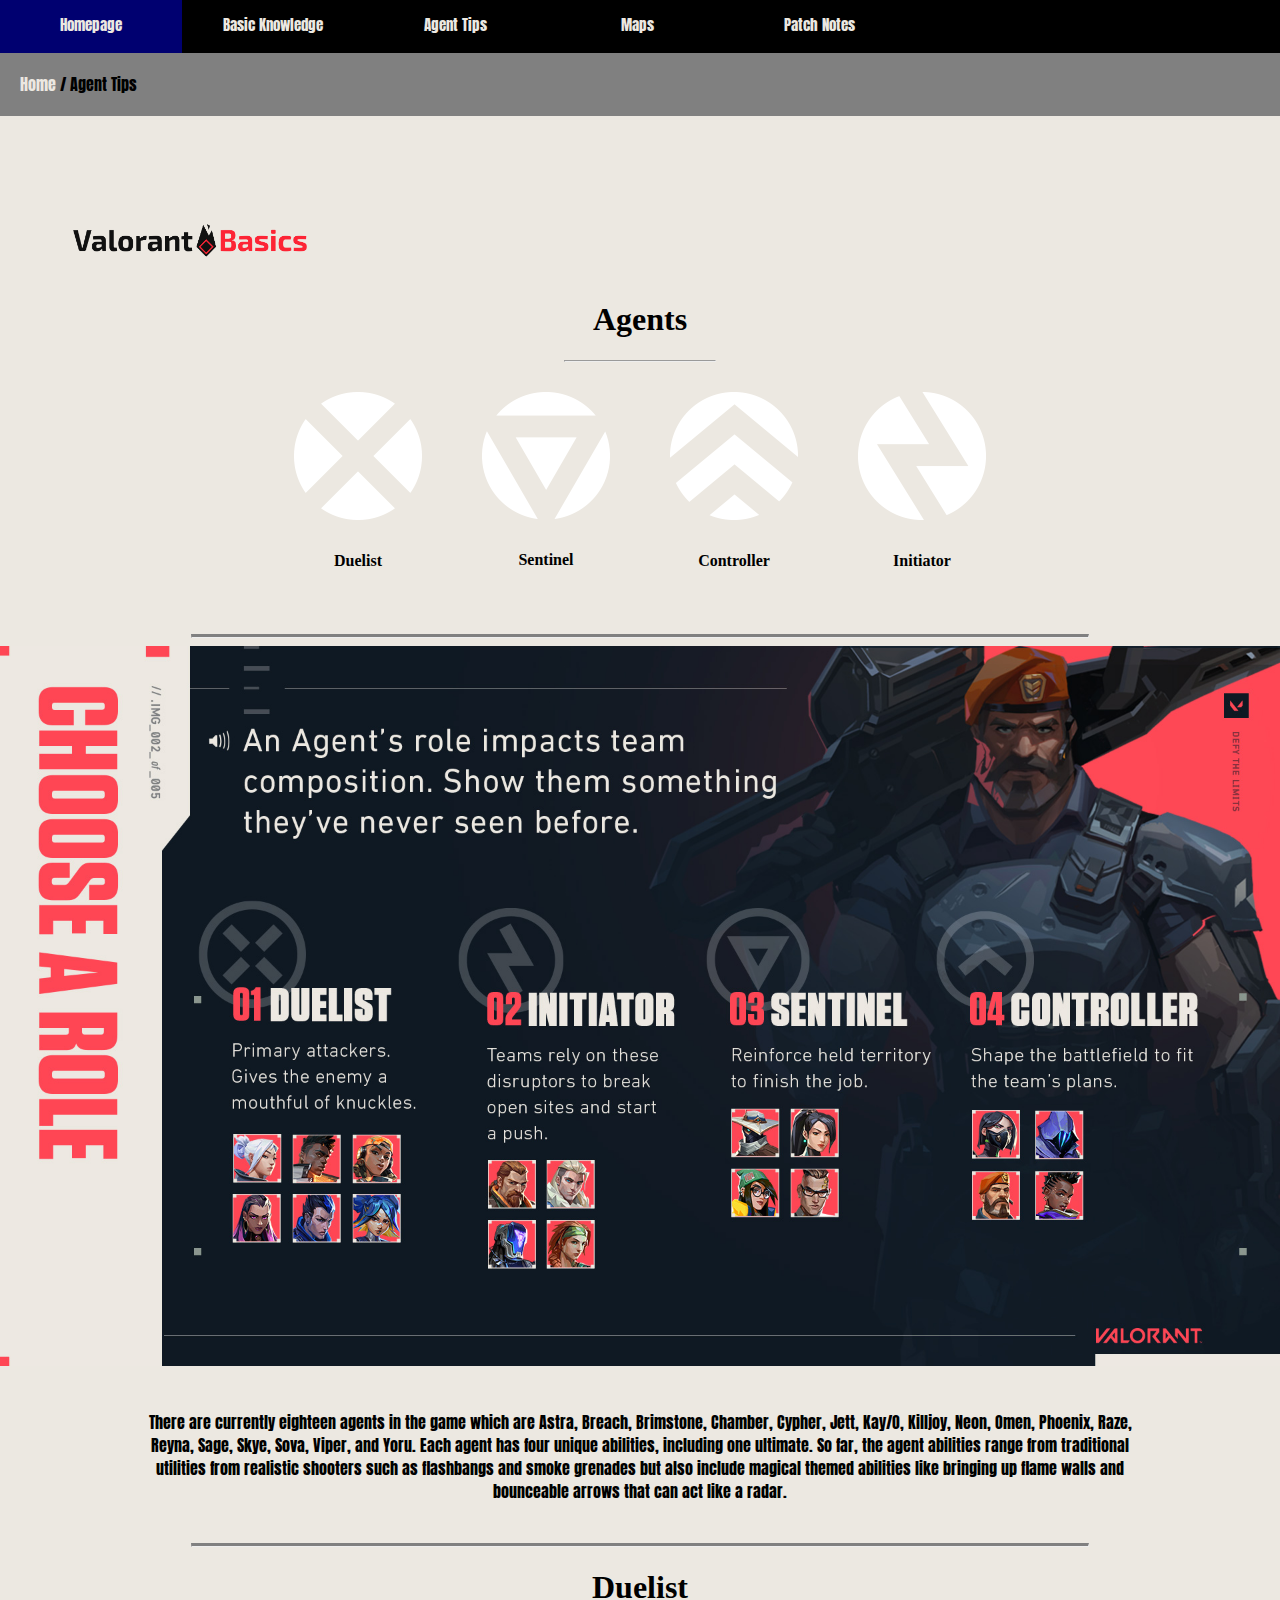
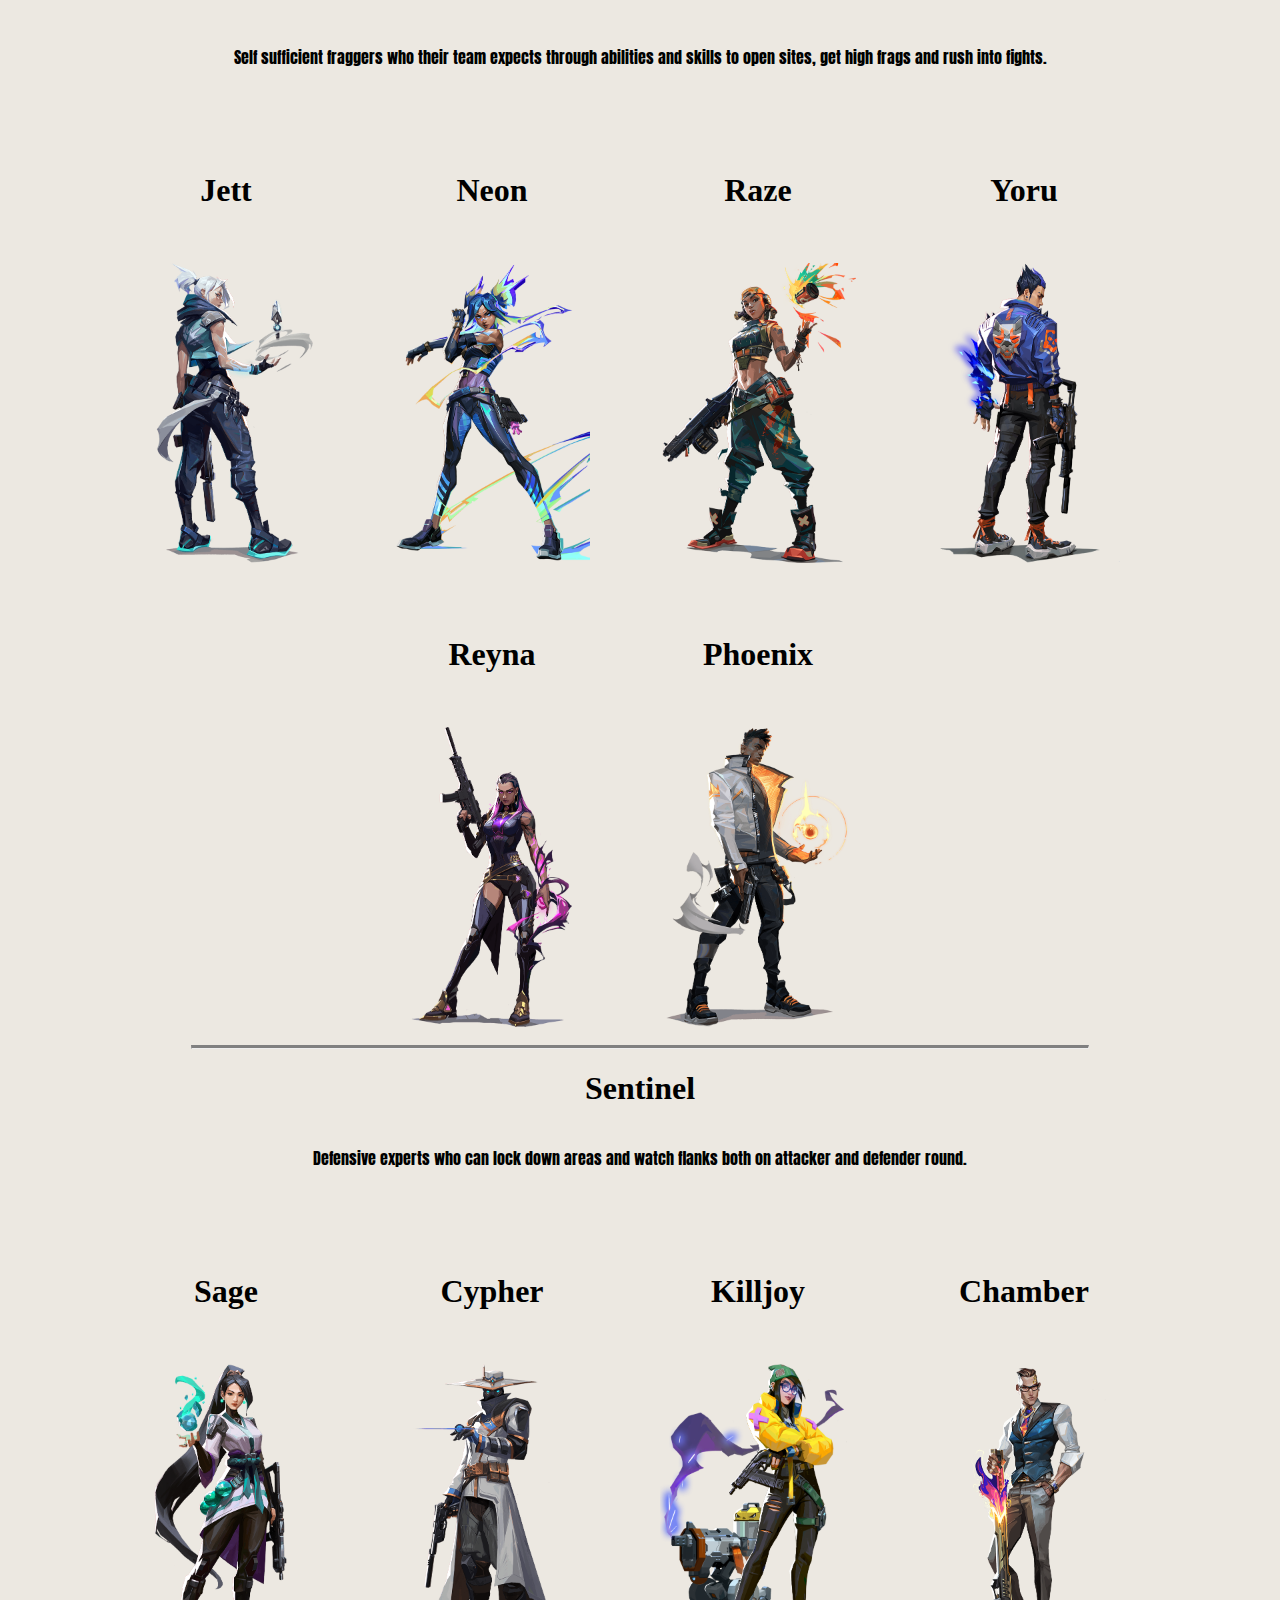
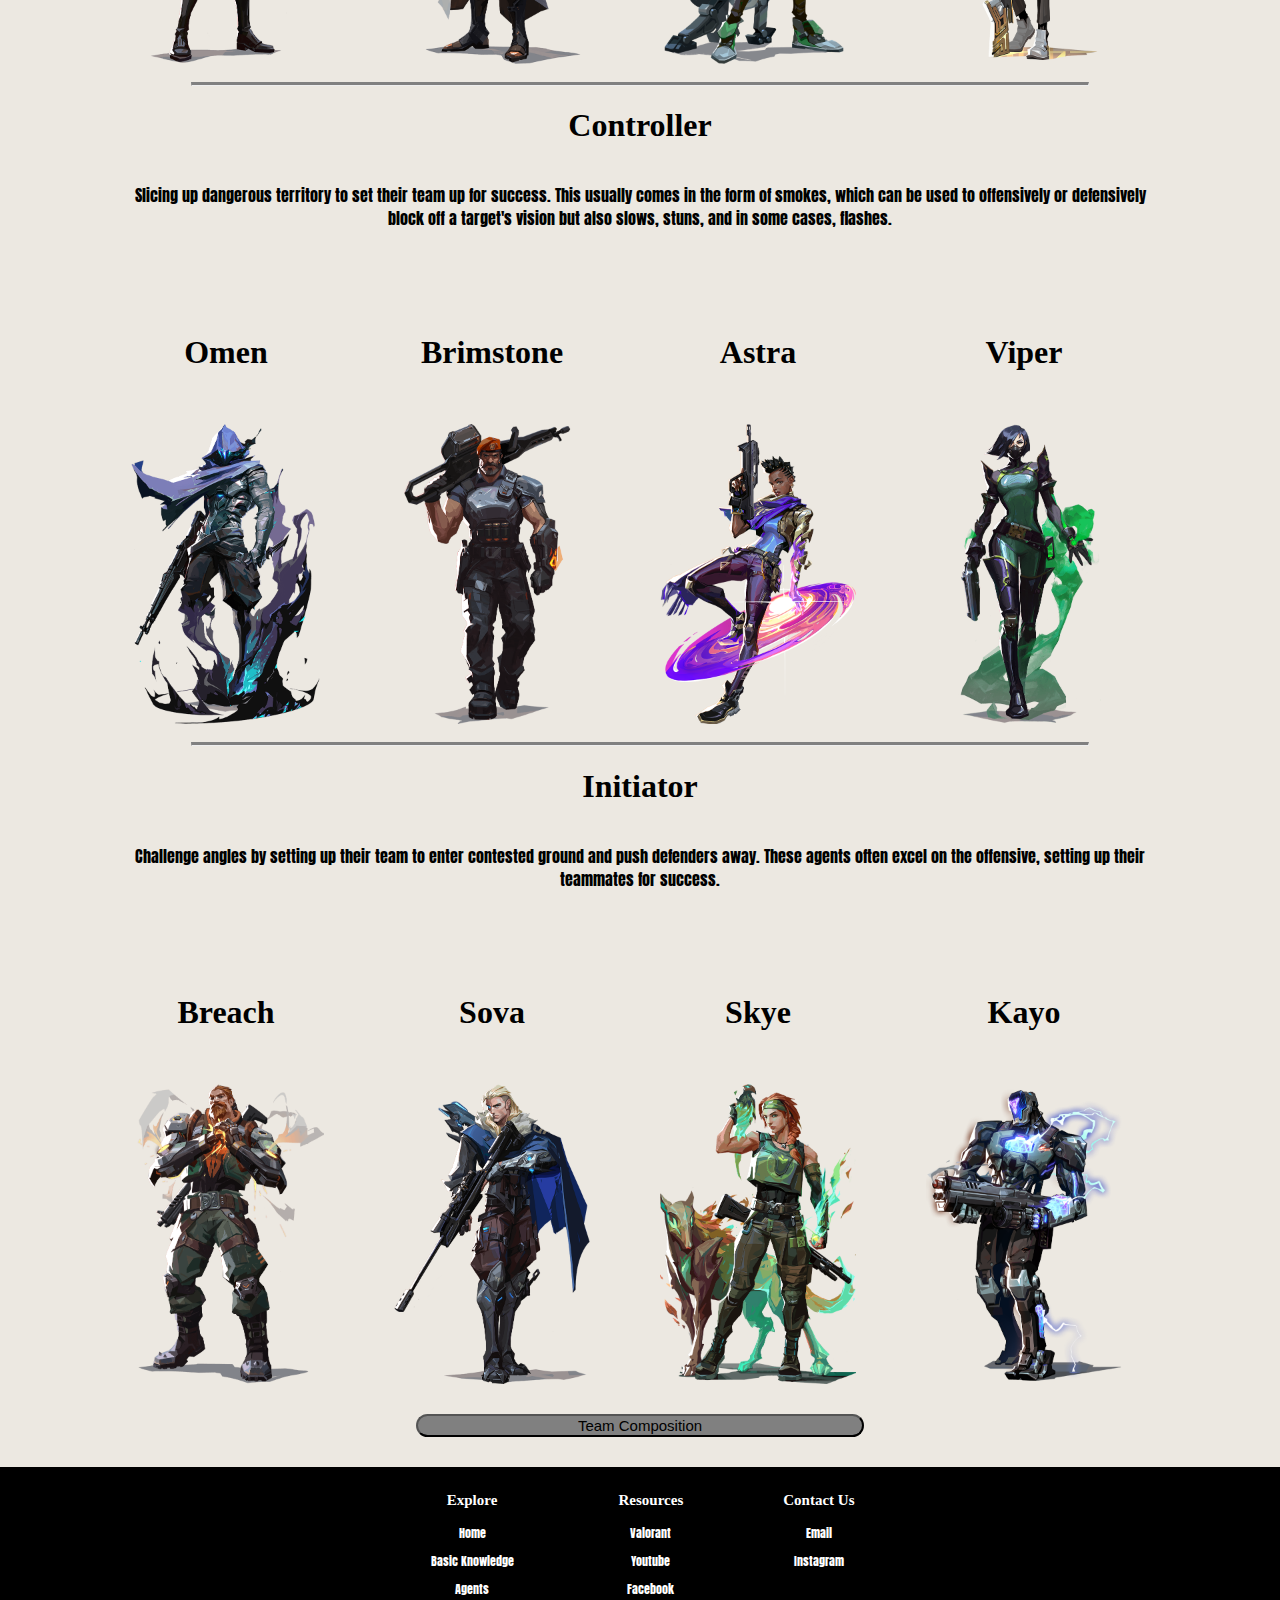
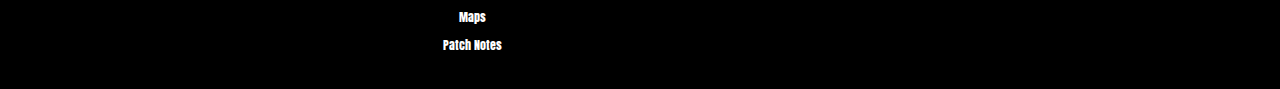
==== commit f7bb04bd: "Added Fonts; Added Border for Ability Base" ====
--- a/Agent_Tips.html
+++ b/Agent_Tips.html
@@ -751,6 +751,8 @@
                 </div>
             </div>
         </div>
+        <button class="transfer"><a href="Basic_Information.html#Team_Composition">Team Composition</a></button>
+
 
     </body>
     
--- a/Styles.css
+++ b/Styles.css
@@ -4,6 +4,16 @@
     src: url(Valorant_Font.ttf);
 }
 
+@font-face {
+    font-family: Anton;
+    src: url(Anton-Regular.ttf);
+}
+
+@font-face {
+    font-family: SourceSans;
+    src: url(SourceSansPro-Regular.ttf);
+}
+
 header {
     text-align: left;
 }
@@ -16,7 +26,7 @@
 body {
     text-align: center;
     color: #000;
-    font-family: Arial, Helvetica, sans-serif;
+    font-family: Anton, SourceSans;
     font-size: 1em;
     background-color: #ece8e1;
     margin: 0;
@@ -38,6 +48,7 @@
 /*Text Formats*/
 h1, h2, h3, h4, h5 {
     font-size: 2em;
+    font-family: Valo, Anton SourceSans;
 }
 
 .titles {
@@ -156,6 +167,7 @@
     border-radius: 15px;
     width: 35%;
     font-size: 15px;
+    margin: 20px 0px 5px 0px;
 }
 
 button.transfer a {
@@ -180,6 +192,10 @@
 /*Custom format for map display*/
 div.mapBase {
     margin: auto;
+}
+
+div.mapBase h5 {
+    font-size: 1em;
 }
 
 div.mapBase div.map {
@@ -229,12 +245,12 @@
     background-color: transparent;
 }
 ::-webkit-scrollbar-thumb {
-    background-color: gray;
+    background-color: rgb(81, 80, 80);
     border-radius: 10px;
 
 }
 ::-webkit-scrollbar-thumb:hover {
-    background-color: darkgrey;
+    background-color: rgb(151, 149, 149);
 }
 /*End*/
 
@@ -251,7 +267,7 @@
 div.PN_Content {
     display: none;
     overflow: hidden;
-    background-color: grey;
+    background-color: lightskyblue;
     margin-bottom: 5px;
     text-align: justify;
     padding: 10px;
@@ -343,10 +359,13 @@
     margin: 10px;
 }
 
+div.Agents h5 {
+    font-size: 1em;
+}
+
 div.Agents a{
     color: black;
     text-decoration: none;
-    font-size: 12px;
 }
 
 img {    
@@ -383,12 +402,12 @@
 }
 
 footer h1, footer h2, footer h3, footer h4, footer h5 {
-    font-size: 15px !important;
+    font-size: 15px;
     color: inherit;
 }
 
 footer a {
-    font-size: 12px !important;
+    font-size: 12px;
     color: inherit;
     display: block;
     margin: 5px 5px 10px 5px;
@@ -401,7 +420,6 @@
 
 footer .container {
     margin: 10px 50px 25px 50px;  
-
 }
 
 
@@ -442,7 +460,7 @@
     right: 10%;
     bottom: 10%;
     z-index: 3;
-    background-color: green;
+    background-color: lightseagreen;
     text-align: center;
     overflow: auto;
 }
@@ -475,12 +493,16 @@
     display:flex; 
     flex-direction: row; 
     margin-left: 20px;
+    width: 100%;
+    border: 3px solid #000;
+    margin: 0px;
+    margin-top: -3px;
 }
 
 .abilityBase div {
     margin-right: 20px;
     height: 100%;
-    width: 25;
+    width: 35%;
 }
 
 .abilityBase p {
